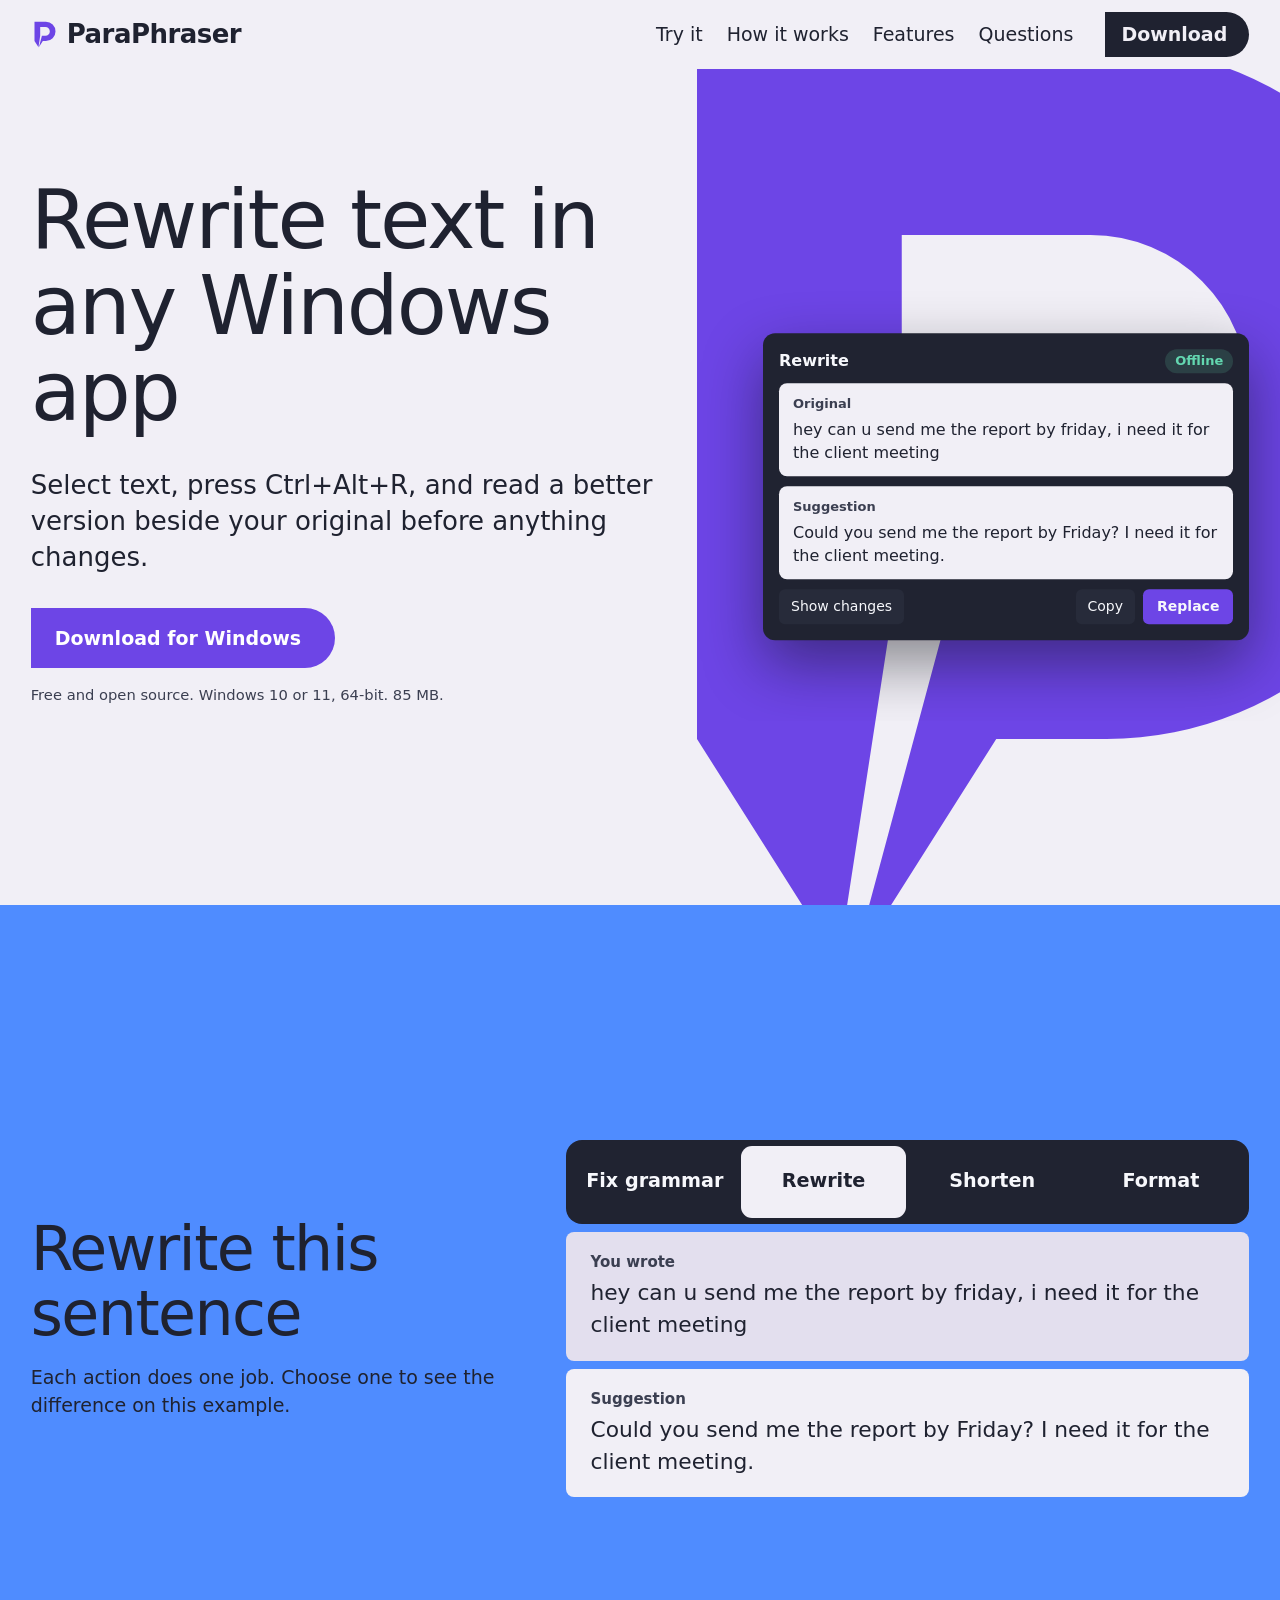
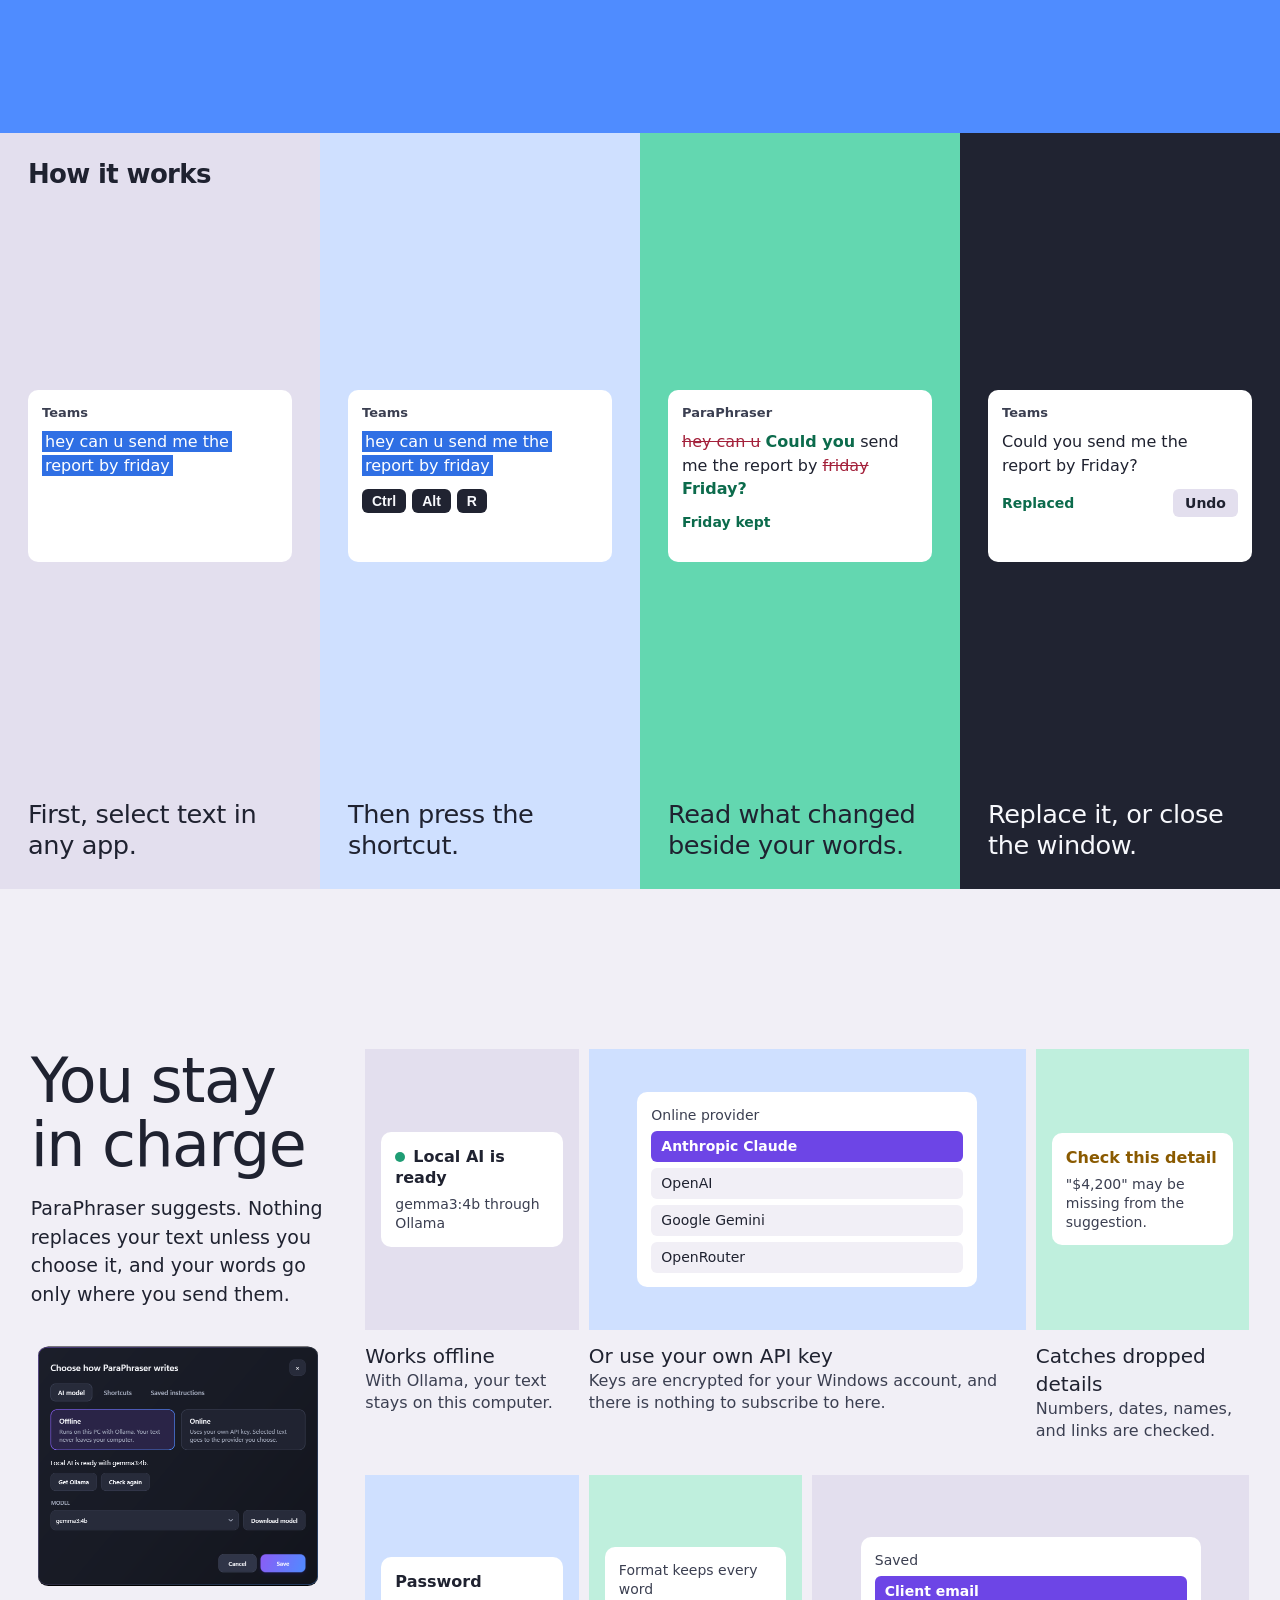
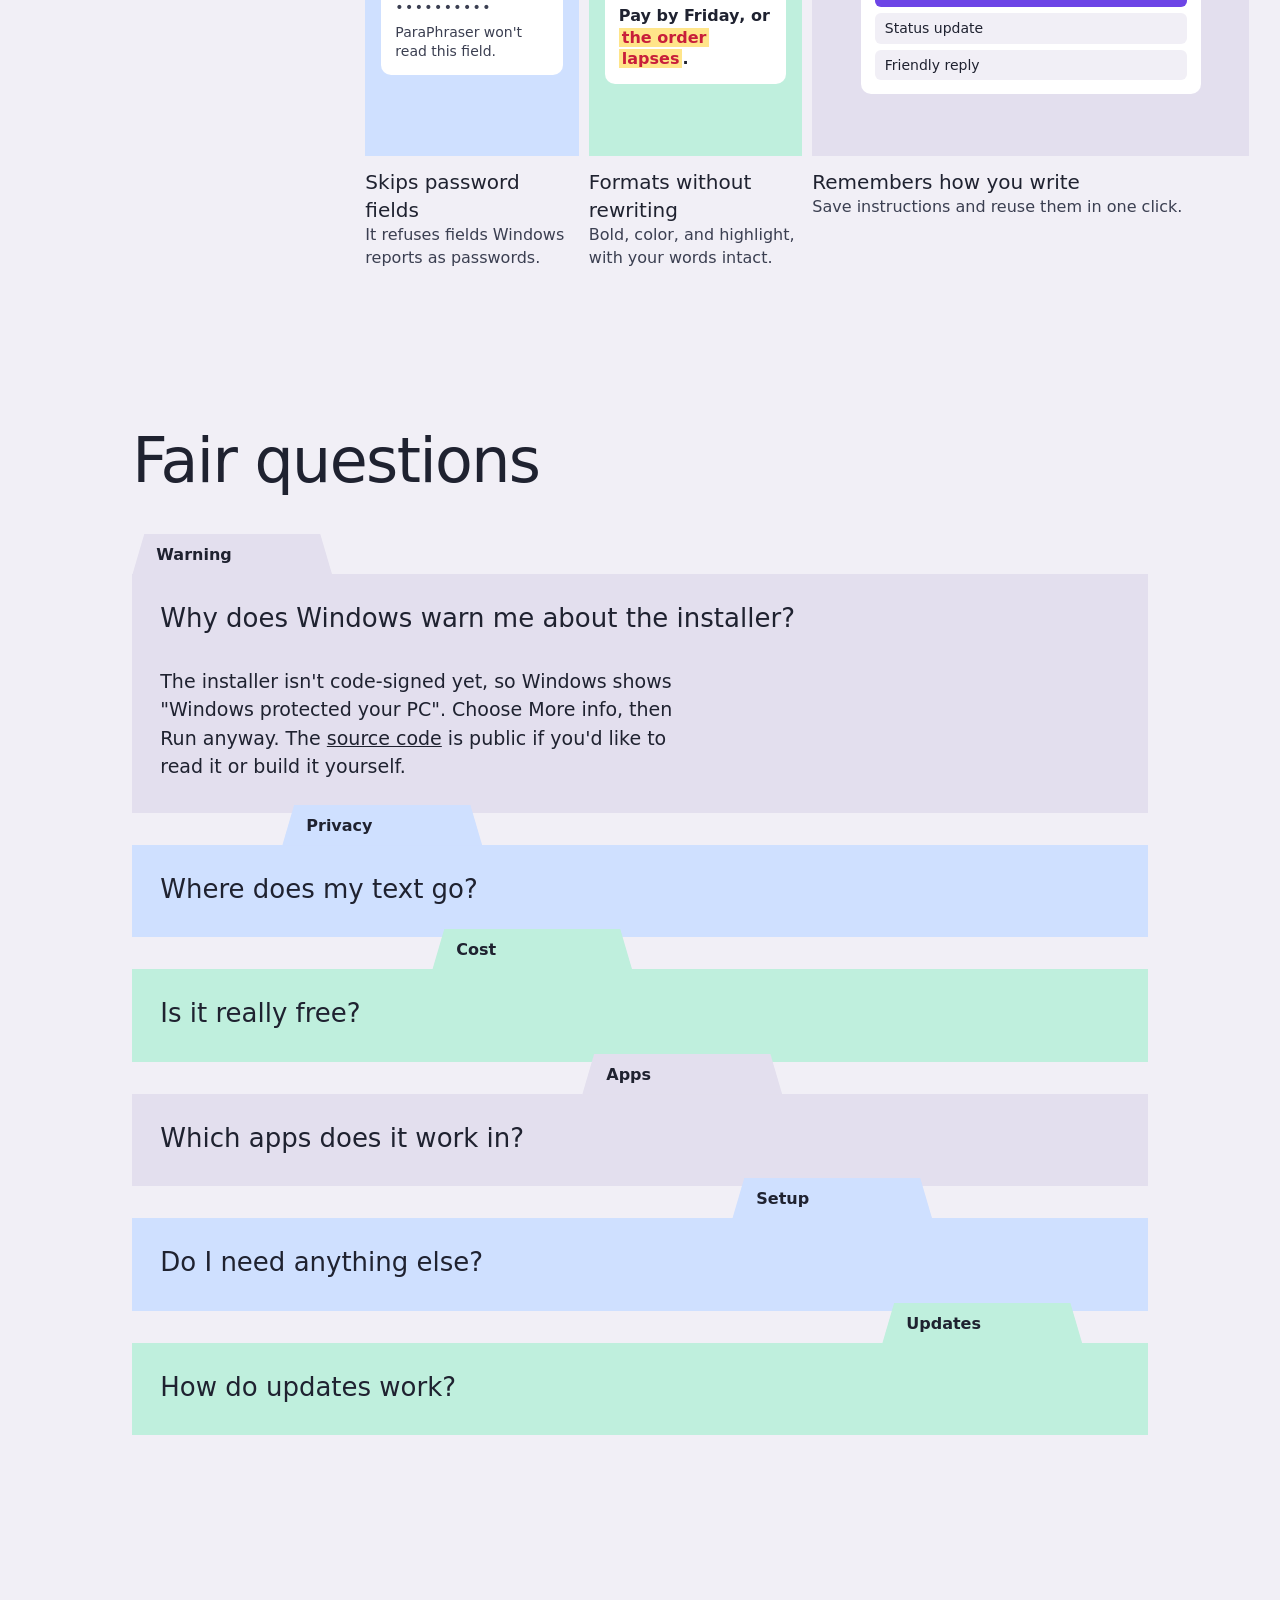
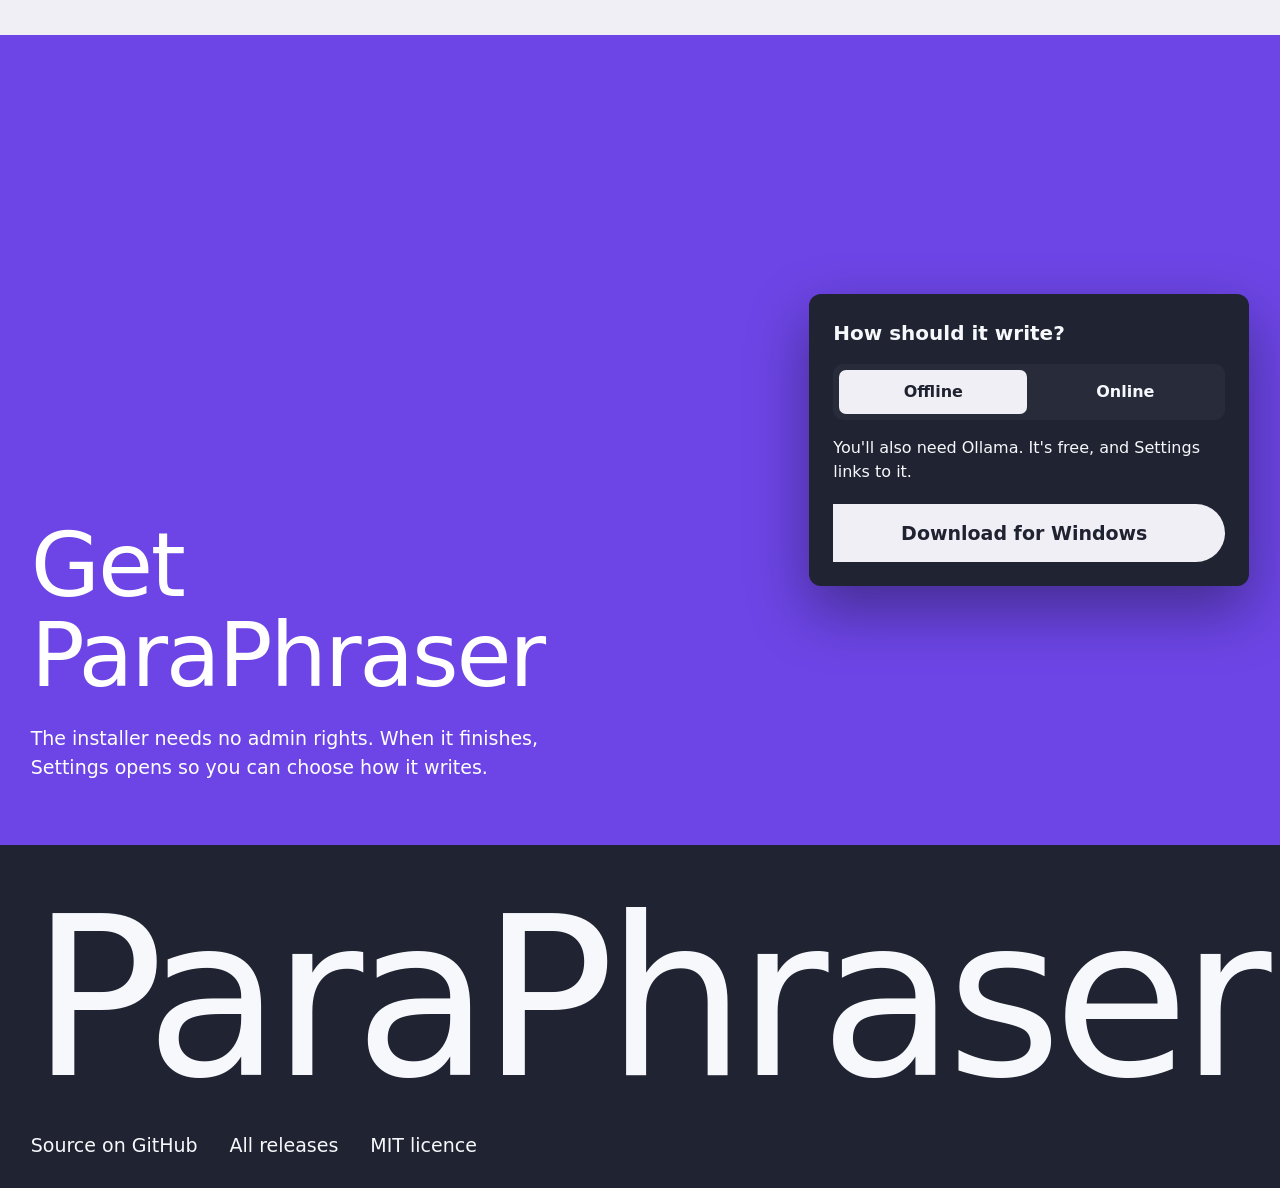
==== site/index.html @ 7316e39d "Add download page and GitHub Pages deployment - Add a static download page in site/ with an interact" ====
<!doctype html>
<html lang="en">
<head>
<meta charset="utf-8">
<meta name="viewport" content="width=device-width, initial-scale=1">
<title>ParaPhraser: rewrite text in any Windows app</title>
<meta name="description" content="Select text in any Windows app, press a shortcut, and review a better version beside your original. Free, open source, and able to run offline.">
<meta name="theme-color" content="#6D45E6">
<link rel="icon" href="logo.svg" type="image/svg+xml">
<link rel="preconnect" href="https://api.fontshare.com">
<link rel="preconnect" href="https://cdn.fontshare.com" crossorigin>
<link href="https://api.fontshare.com/v2/css?f[]=roundo@400,500,600&display=swap" rel="stylesheet">
<link rel="stylesheet" href="styles.css">
<script>document.documentElement.classList.add('js')</script>
</head>
<body>
<svg width="0" height="0" class="defs" aria-hidden="true">
  <symbol id="nib" viewBox="0 0 64 64"><path fill-rule="evenodd" d="M8 4H34A22 22 0 0 1 34 48H27L17.5 63L8 48ZM21 16H33A10 10 0 0 1 33 36H21ZM21 36H25L18 62H17Z"/></symbol>
</svg>

<header class="bar">
  <a class="wordmark" href="#top"><svg aria-hidden="true"><use href="#nib"/></svg>ParaPhraser</a>
  <nav aria-label="Main">
    <a href="#try">Try it</a>
    <a href="#how">How it works</a>
    <a href="#features">Features</a>
    <a href="#questions">Questions</a>
  </nav>
  <a class="bar-action" href="#download">Download</a>
</header>

<main id="top">
  <section class="hero">
    <svg class="hero-shape" aria-hidden="true"><use href="#nib"/></svg>
    <div class="hero-copy">
      <h1>Rewrite text in any Windows app</h1>
      <p class="lead">Select text, press Ctrl+Alt+R, and read a better version beside your original before anything changes.</p>
      <a class="button" href="https://github.com/KrishPatel10/ParaPhraser/releases/latest/download/KrishPatel.ParaPhraser-win-Setup.exe">Download for Windows</a>
      <p class="note">Free and open source. Windows 10 or 11, 64-bit. 85 MB.</p>
    </div>
    <div class="hero-picture" data-ui role="img" aria-label="The ParaPhraser window showing an original sentence above a more polished suggestion, with Copy and Replace buttons.">
      <div class="win">
        <div class="win-head"><span>Rewrite</span><span class="pill">Offline</span></div>
        <div class="paper"><b>Original</b>hey can u send me the report by friday, i need it for the client meeting</div>
        <div class="paper"><b>Suggestion</b>Could you send me the report by Friday? I need it for the client meeting.</div>
        <div class="win-actions"><span class="ghost">Show changes</span><span class="ghost">Copy</span><span class="solid">Replace</span></div>
      </div>
    </div>
  </section>

  <section class="try" id="try" data-mode="rewrite">
    <div class="try-copy reveal">
      <h2><span id="try-word">Rewrite</span> this sentence</h2>
      <p>Each action does one job. Choose one to see the difference on this example.</p>
    </div>
    <div class="try-control reveal" data-ui>
      <div class="segments" role="group" aria-label="Choose what ParaPhraser does">
        <button type="button" data-mode="grammar" aria-pressed="false">Fix grammar</button>
        <button type="button" data-mode="rewrite" aria-pressed="true">Rewrite</button>
        <button type="button" data-mode="shorten" aria-pressed="false">Shorten</button>
        <button type="button" data-mode="format" aria-pressed="false">Format</button>
      </div>
      <div class="try-result" aria-live="polite">
        <div class="paper quiet"><b>You wrote</b>hey can u send me the report by friday, i need it for the client meeting</div>
        <div class="paper"><b id="try-label">Suggestion</b><span id="try-output">Could you send me the report by Friday? I need it for the client meeting.</span></div>
      </div>
    </div>
  </section>

  <section class="how" id="how">
    <article class="step reveal">
      <h2>How it works</h2>
      <div class="card" data-ui><span class="card-app">Teams</span><p><mark>hey can u send me the report by friday</mark></p></div>
      <p class="clause">First, select text in any app.</p>
    </article>
    <article class="step reveal">
      <div class="card" data-ui><span class="card-app">Teams</span><p><mark>hey can u send me the report by friday</mark></p><div class="keys"><kbd>Ctrl</kbd><kbd>Alt</kbd><kbd>R</kbd></div></div>
      <p class="clause">Then press the shortcut.</p>
    </article>
    <article class="step reveal">
      <div class="card" data-ui><span class="card-app">ParaPhraser</span><p><del>hey can u</del> <ins>Could you</ins> send me the report by <del>friday</del> <ins>Friday?</ins></p><div class="keys"><span class="ok">Friday kept</span></div></div>
      <p class="clause">Read what changed beside your words.</p>
    </article>
    <article class="step reveal">
      <div class="card" data-ui><span class="card-app">Teams</span><p>Could you send me the report by Friday?</p><div class="keys"><span class="ok">Replaced</span><span class="undo">Undo</span></div></div>
      <p class="clause">Replace it, or close the window.</p>
    </article>
  </section>

  <section class="features" id="features">
    <div class="features-copy reveal">
      <h2>You stay in charge</h2>
      <p>ParaPhraser suggests. Nothing replaces your text unless you choose it, and your words go only where you send them.</p>
      <img class="shot" src="settings.png" width="588" height="503" loading="lazy" alt="ParaPhraser Settings, with Offline selected and the local gemma3:4b model ready.">
    </div>
    <div class="tiles">
      <figure class="reveal">
        <div class="tile t1"><div class="spec" data-ui><span class="row"><i class="dot"></i>Local AI is ready</span><span class="sub">gemma3:4b through Ollama</span></div></div>
        <figcaption><strong>Works offline</strong>With Ollama, your text stays on this computer.</figcaption>
      </figure>
      <figure class="reveal wide">
        <div class="tile t2"><div class="spec spec-wide" data-ui><span class="sub">Online provider</span><span class="choice on">Anthropic Claude</span><span class="choice">OpenAI</span><span class="choice">Google Gemini</span><span class="choice">OpenRouter</span></div></div>
        <figcaption><strong>Or use your own API key</strong>Keys are encrypted for your Windows account, and there is nothing to subscribe to here.</figcaption>
      </figure>
      <figure class="reveal">
        <div class="tile t3"><div class="spec" data-ui><span class="row warn">Check this detail</span><span class="sub">"$4,200" may be missing from the suggestion.</span></div></div>
        <figcaption><strong>Catches dropped details</strong>Numbers, dates, names, and links are checked.</figcaption>
      </figure>
      <figure class="reveal">
        <div class="tile t2"><div class="spec" data-ui><span class="row">Password</span><span class="sub dots">••••••••••</span><span class="sub">ParaPhraser won't read this field.</span></div></div>
        <figcaption><strong>Skips password fields</strong>It refuses fields Windows reports as passwords.</figcaption>
      </figure>
      <figure class="reveal">
        <div class="tile t3"><div class="spec" data-ui><span class="sub">Format keeps every word</span><span class="row">Pay by <strong>Friday</strong>, or <span class="red">the order lapses</span>.</span></div></div>
        <figcaption><strong>Formats without rewriting</strong>Bold, color, and highlight, with your words intact.</figcaption>
      </figure>
      <figure class="reveal wide">
        <div class="tile t1"><div class="spec spec-wide" data-ui><span class="sub">Saved</span><span class="choice on">Client email</span><span class="choice">Status update</span><span class="choice">Friendly reply</span></div></div>
        <figcaption><strong>Remembers how you write</strong>Save instructions and reuse them in one click.</figcaption>
      </figure>
    </div>
  </section>

  <section class="faq" id="questions">
    <h2 class="reveal">Fair questions</h2>
    <div class="drawer">
      <details name="faq" open style="--i:0">
        <summary><span class="tab">Warning</span><span class="q">Why does Windows warn me about the installer?</span></summary>
        <p>The installer isn't code-signed yet, so Windows shows "Windows protected your PC". Choose More info, then Run anyway. The <a href="https://github.com/KrishPatel10/ParaPhraser">source code</a> is public if you'd like to read it or build it yourself.</p>
      </details>
      <details name="faq" style="--i:1">
        <summary><span class="tab">Privacy</span><span class="q">Where does my text go?</span></summary>
        <p>In offline mode, it stays on your computer. In online mode, the selected text and your instruction go to the provider you chose. ParaPhraser keeps no history, and its logs never contain your text or keys.</p>
      </details>
      <details name="faq" style="--i:2">
        <summary><span class="tab">Cost</span><span class="q">Is it really free?</span></summary>
        <p>Yes. ParaPhraser is open source under the MIT licence and needs no account. Offline mode costs nothing. In online mode, your provider's own pricing applies to your key.</p>
      </details>
      <details name="faq" style="--i:3">
        <summary><span class="tab">Apps</span><span class="q">Which apps does it work in?</span></summary>
        <p>Most apps where you can copy and paste, such as Notepad, Word, Outlook, Teams, and browsers. Windows blocks it from typing into apps running as administrator, and rich formatting depends on what the app supports.</p>
      </details>
      <details name="faq" style="--i:4">
        <summary><span class="tab">Setup</span><span class="q">Do I need anything else?</span></summary>
        <p>Yes, one of two things: <a href="https://ollama.com/">Ollama</a> for offline mode, or an API key from Anthropic, OpenAI, Google, or OpenRouter. Settings opens on first launch and walks you through it, and can download the offline model for you.</p>
      </details>
      <details name="faq" style="--i:5">
        <summary><span class="tab">Updates</span><span class="q">How do updates work?</span></summary>
        <p>ParaPhraser checks GitHub when it starts, even in offline mode, and downloads new versions in the background. That check contains none of your text, and it won't restart until you choose to. Uninstall it from Windows Settings at any time.</p>
      </details>
    </div>
  </section>

  <section class="close" id="download">
    <div class="close-copy reveal">
      <h2>Get ParaPhraser</h2>
      <p>The installer needs no admin rights. When it finishes, Settings opens so you can choose how it writes.</p>
    </div>
    <div class="dialog reveal" data-ui>
      <h3>How should it write?</h3>
      <div class="segments small" role="group" aria-label="Choose how ParaPhraser writes">
        <button type="button" data-how="offline" aria-pressed="true">Offline</button>
        <button type="button" data-how="online" aria-pressed="false">Online</button>
      </div>
      <p id="how-note">You'll also need Ollama. It's free, and Settings links to it.</p>
      <a class="button full" href="https://github.com/KrishPatel10/ParaPhraser/releases/latest/download/KrishPatel.ParaPhraser-win-Setup.exe">Download for Windows</a>
    </div>
  </section>
</main>

<footer class="end">
  <p class="end-name">ParaPhraser</p>
  <nav aria-label="Project">
    <a href="https://github.com/KrishPatel10/ParaPhraser">Source on GitHub</a>
    <a href="https://github.com/KrishPatel10/ParaPhraser/releases">All releases</a>
    <a href="https://github.com/KrishPatel10/ParaPhraser/blob/main/LICENSE">MIT licence</a>
  </nav>
</footer>
<script src="site.js"></script>
</body>
</html>
---- site/styles.css ----
:root {
  --ground: #f1eff6;
  --ground-2: #e3dfee;
  --ink: #1f2230;
  --soft: #3b3f51;
  --accent: #6d45e6;
  --on-accent: #ffffff;
  --blue: #4f8cff;
  --mint: #63d7b0;
  --night: #202331;
  --night-2: #272b3a;
  --tile-1: #e3dfee;
  --tile-2: #cfe0ff;
  --tile-3: #bfefdd;
  --margin: clamp(16px, 2.4vw, 32px);
  --step-small: clamp(0.875rem, 0.84rem + 0.1vw, 0.9375rem);
  --step-body: clamp(1.0625rem, 1rem + 0.25vw, 1.1875rem);
  --step-lead: clamp(1.25rem, 1.1rem + 0.7vw, 1.625rem);
  --step-head: clamp(2rem, 1.3rem + 3.2vw, 4rem);
  --step-hero: clamp(2.75rem, 6.4vw, 7rem);
  --ease: cubic-bezier(.2, .8, .2, 1);
  --face: "Roundo", "Segoe UI Variable Text", "Segoe UI", system-ui, sans-serif;
}

*, *::before, *::after { box-sizing: border-box; }
html { scroll-behavior: smooth; scroll-padding-top: 72px; -webkit-text-size-adjust: 100%; }
body { margin: 0; background: var(--ground); color: var(--ink); font: 400 var(--step-body)/1.5 var(--face); overflow-x: clip; }
h1, h2, h3, p, figure { margin: 0; }
h1, h2 { font-weight: 500; letter-spacing: -.025em; line-height: 1.05; }
h2 { font-size: var(--step-head); }
a { color: inherit; }
button { font: inherit; color: inherit; cursor: pointer; }
.defs { position: absolute; }
:focus-visible { outline: 3px solid var(--blue); outline-offset: 3px; }
::selection { background: var(--accent); color: var(--on-accent); }

/* Bowl of the P on the right, square stem on the left: the logo's own shape. */
.button {
  display: inline-block; padding: 16px 34px 16px 24px; border-radius: 0 999px 999px 0;
  background: var(--accent); color: var(--on-accent); font-weight: 600; text-decoration: none;
  transition: transform .15s var(--ease), background-color .15s;
}
.button:hover { background: #5a35cf; transform: translateX(4px); }
.button:active { transform: translateX(1px) scale(.98); }

.bar {
  position: sticky; top: 0; z-index: 10; display: flex; align-items: center; gap: 32px;
  padding: 12px var(--margin); background: var(--ground);
}
.wordmark { display: inline-flex; align-items: center; gap: 8px; font-weight: 600; font-size: var(--step-lead); letter-spacing: -.02em; text-decoration: none; }
.wordmark svg { width: 28px; height: 28px; fill: var(--accent); }
.bar nav { display: flex; gap: 24px; margin-left: auto; }
.bar nav a, .end nav a { text-decoration: none; }
.bar nav a:hover, .end nav a:hover { text-decoration: underline; text-underline-offset: 4px; }
.bar-action { padding: 8px 22px 8px 16px; border-radius: 0 999px 999px 0; background: var(--ink); color: var(--ground); font-weight: 600; text-decoration: none; transition: transform .15s var(--ease); }
.bar-action:hover { transform: translateX(3px); }

.hero { position: relative; min-height: calc(100svh - 64px); overflow: hidden; padding: clamp(40px, 12vh, 120px) var(--margin) 48px; }
.hero-shape { position: absolute; width: 112vh; height: 112vh; left: calc(84% - 56vh); top: calc(50% - 56vh); fill: var(--accent); }
.hero-copy { position: relative; max-width: 54vw; }
h1 { font-size: var(--step-hero); max-width: 12.4em; }
.lead { margin-top: 32px; max-width: 30em; font-size: var(--step-lead); line-height: 1.4; }
.hero-copy .button { margin-top: 32px; }
.note { margin-top: 16px; font-size: var(--step-small); color: var(--soft); }
.hero-picture { position: absolute; right: var(--margin); top: 50%; width: min(38vw, 560px); translate: 0 -50%; }

/* Everything below this line inside [data-ui] is the product's own interface. */
[data-ui] { font-family: "Segoe UI Variable Text", "Segoe UI", var(--face); }
[data-ui] .win { background: var(--night); color: #f7f8fc; border-radius: 12px; padding: 16px; display: grid; gap: 10px; box-shadow: 0 24px 60px rgb(8 10 16 / .45); }
[data-ui] .win-head { display: flex; justify-content: space-between; align-items: center; font-weight: 600; font-size: 16px; }
[data-ui] .pill { padding: 2px 10px; border-radius: 999px; background: rgb(99 215 176 / .16); color: var(--mint); font-size: 13px; }
[data-ui] .paper { background: var(--ground); color: var(--ink); border-radius: 8px; padding: 12px 14px; font-size: 16px; line-height: 1.45; }
[data-ui] .paper b { display: block; margin-bottom: 4px; font-size: 13px; font-weight: 600; color: var(--soft); }
[data-ui] .win-actions { display: flex; gap: 8px; justify-content: flex-end; font-size: 14px; }
[data-ui] .ghost { padding: 7px 12px; border-radius: 6px; background: var(--night-2); margin-right: auto; }
[data-ui] .ghost + .ghost { margin-right: 0; }
[data-ui] .solid { padding: 7px 14px; border-radius: 6px; background: var(--accent); font-weight: 600; }

.try { display: grid; grid-template-columns: 5fr 7fr; gap: 48px; align-items: center; min-height: 92svh; padding: 120px var(--margin); background: var(--blue); color: var(--ink); transition: background-color .3s; }
.try[data-mode="grammar"] { background: var(--mint); }
.try[data-mode="shorten"] { background: #f7c64a; }
.try[data-mode="format"] { background: #f49ac1; }
.try-copy p { margin-top: 16px; max-width: 28em; }
.segments { display: grid; grid-template-columns: repeat(4, 1fr); gap: 4px; padding: 6px; border-radius: 16px; background: var(--night); }
.segments button { min-height: 72px; padding: 8px; border: 0; border-radius: 11px; background: transparent; color: #f7f8fc; font-size: clamp(16px, 1.5vw, 22px); font-weight: 600; transition: background-color .15s, transform .1s; }
.segments button:hover { background: var(--night-2); }
.segments button:active { transform: scale(.97); }
.segments button[aria-pressed="true"] { background: var(--ground); color: var(--ink); }
.try-result { display: grid; gap: 8px; margin-top: 8px; }
.try-result .paper { font-size: clamp(18px, 1.7vw, 24px); padding: 20px 24px; }
.try-result .paper b { font-size: 15px; }
.try-result .quiet { background: var(--ground-2); }
#try-output strong { background: #ffe58a; font-weight: 700; padding: 0 2px; }

.how { display: grid; grid-template-columns: repeat(4, 1fr); }
.step { position: relative; display: flex; flex-direction: column; min-height: 84svh; padding: 28px; }
.step:nth-child(1) { background: var(--ground-2); }
.step:nth-child(2) { background: var(--tile-2); }
.step:nth-child(3) { background: var(--mint); }
.step:nth-child(4) { background: var(--night); color: #f7f8fc; }
.step h2 { position: absolute; left: 28px; top: 28px; font-size: var(--step-lead); font-weight: 600; }
.card { position: absolute; left: 28px; right: 28px; top: 34%; max-width: 280px; margin-inline: auto; min-height: 172px; padding: 14px; border-radius: 10px; background: #fff; color: var(--ink); font-size: 16px; line-height: 1.45; transition: transform .15s var(--ease); }
.step:hover .card { transform: translateY(-6px); }
[data-ui] .card-app { display: block; margin-bottom: 8px; font-size: 13px; font-weight: 600; color: var(--soft); }
[data-ui] mark { background: #2f6fe4; color: #fff; padding: 1px 3px; -webkit-box-decoration-break: clone; box-decoration-break: clone; }
[data-ui] del { color: #a3203a; }
[data-ui] ins { color: #0c6b4c; text-decoration: none; font-weight: 600; }
[data-ui] .keys { display: flex; align-items: center; gap: 6px; margin-top: 12px; }
[data-ui] kbd { padding: 4px 10px; border-radius: 6px; background: var(--night); color: #f7f8fc; font: 600 14px "Segoe UI", sans-serif; }
[data-ui] .ok { color: #0c6b4c; font-size: 14px; font-weight: 600; }
[data-ui] .undo { margin-left: auto; padding: 4px 12px; border-radius: 6px; background: var(--ground-2); font-size: 14px; font-weight: 600; }
.clause { margin-top: auto; font-size: clamp(22px, 2vw, 30px); line-height: 1.2; letter-spacing: -.015em; }

.features { display: grid; grid-template-columns: 3fr 9fr; gap: 40px; padding: 160px var(--margin); }
.features-copy p { margin-top: 16px; max-width: 30ch; }
.shot { display: block; width: 100%; height: auto; margin-top: 32px; clip-path: inset(2.5% round 3.5%); }
.tiles { display: grid; grid-template-columns: repeat(4, 1fr); gap: 32px 10px; }
.tiles figure.wide { grid-column: span 2; }
.tile { display: grid; place-items: center; height: clamp(240px, 22vw, 320px); padding: 16px; }
.t1 { background: var(--tile-1); } .t2 { background: var(--tile-2); } .t3 { background: var(--tile-3); }
figcaption { margin-top: 12px; color: var(--soft); font-size: 16px; line-height: 1.4; }
figcaption strong { display: block; color: var(--ink); font-size: 20px; font-weight: 500; }
.spec { display: grid; gap: 6px; width: 100%; max-width: 280px; padding: 14px; border-radius: 10px; background: #fff; font-size: 15px; line-height: 1.35; }
.spec-wide { max-width: 340px; }
[data-ui] .row { font-size: 16px; font-weight: 600; }
[data-ui] .row strong { font-weight: 700; }
[data-ui] .sub { font-size: 14px; color: var(--soft); }
[data-ui] .dots { letter-spacing: .1em; }
[data-ui] .dot { display: inline-block; width: 10px; height: 10px; margin-right: 8px; border-radius: 50%; background: #1f9d74; }
[data-ui] .warn { color: #8a5a00; }
[data-ui] .red { color: #c81e3a; background: #ffe58a; padding: 0 3px; -webkit-box-decoration-break: clone; box-decoration-break: clone; }
[data-ui] .choice { padding: 6px 10px; border-radius: 6px; background: var(--ground); font-size: 14px; }
[data-ui] .choice.on { background: var(--accent); color: #fff; font-weight: 600; }

.faq { padding: 0 var(--margin) 200px; display: grid; grid-template-columns: repeat(12, 1fr); }
.faq h2, .drawer { grid-column: 2 / 12; }
.drawer { margin-top: 88px; }
details { position: relative; margin-top: -8px; padding: 0; background: var(--bg); --bg: var(--tile-1); }
details:nth-child(3n + 2) { --bg: var(--tile-2); }
details:nth-child(3n) { --bg: var(--tile-3); }
details + details { margin-top: 32px; }
summary { display: block; list-style: none; cursor: pointer; padding: 28px 28px 32px; }
summary::-webkit-details-marker { display: none; }
.tab { position: absolute; top: -40px; left: calc(var(--i) * 150px); width: 200px; height: 41px; padding: 9px 24px; background: var(--bg); font-size: 16px; font-weight: 600; clip-path: polygon(0 100%, 12px 0, calc(100% - 12px) 0, 100% 100%); }
.q { display: block; font-size: var(--step-lead); font-weight: 500; line-height: 1.25; transition: transform .15s var(--ease); }
summary:hover .q { transform: translateX(6px); }
details p { max-width: 50ch; padding: 0 28px 32px; }

.close { display: grid; grid-template-columns: 6fr 6fr; gap: 48px; min-height: 90svh; padding: 64px var(--margin); background: var(--accent); color: var(--on-accent); align-items: center; }
.close-copy { align-self: end; }
.close h2 { font-size: clamp(3.25rem, 7vw, 7rem); line-height: 1; max-width: 6em; }
.close-copy p { margin-top: 24px; max-width: 30em; }
[data-ui].dialog { justify-self: end; width: min(100%, 440px); padding: 24px; border-radius: 12px; background: var(--night); color: #f7f8fc; box-shadow: 0 24px 60px rgb(8 10 16 / .4); }
.dialog h3 { font-size: 20px; font-weight: 600; margin-bottom: 16px; }
.segments.small { grid-template-columns: 1fr 1fr; background: var(--night-2); border-radius: 10px; }
.segments.small button { min-height: 44px; font-size: 16px; border-radius: 7px; }
.dialog p { margin: 16px 0 20px; font-size: 16px; min-height: 3em; }
.button.full { display: block; text-align: center; padding-block: 15px; background: var(--ground); color: var(--ink); }
.button.full:hover { background: #fff; }

.end { padding: 48px var(--margin) 28px; background: var(--night); color: #f7f8fc; }
.end-name { font-size: clamp(3rem, 17.3vw, 26rem); font-weight: 500; letter-spacing: -.04em; line-height: .95; white-space: nowrap; }
.end nav { display: flex; flex-wrap: wrap; gap: 8px 32px; margin-top: 28px; }

@media (max-width: 960px) {
  .bar nav { display: none; }
  .bar-action { margin-left: auto; }
  .hero { padding-top: 40px; padding-bottom: 0; display: flex; flex-direction: column; }
  .hero-copy { max-width: none; }
  h1 { font-size: clamp(2.5rem, 11.5vw, 5.5rem); }
  .lead { font-size: 18px; margin-top: 24px; }
  .hero-picture { position: relative; right: auto; top: auto; translate: none; width: 100%; max-width: 520px; margin: 40px 0 32px auto; }
  .hero-shape { width: 110vw; height: 110vw; left: -5vw; top: auto; bottom: calc(280px - 110vw); }
  .try { grid-template-columns: 1fr; padding-block: 72px; min-height: 86svh; }
  .segments { grid-template-columns: 1fr 1fr; }
  .segments button { min-height: 56px; }
  .how { grid-template-columns: 1fr; }
  .step { min-height: 0; padding: 24px 20px 40px; }
  .step h2 { position: static; order: -2; margin-bottom: 16px; font-size: 24px; }
  .clause { order: -1; margin-top: 0; font-size: 24px; }
  .card { position: static; margin: 24px 0 0; width: 100%; max-width: none; min-height: 0; }
  .features { grid-template-columns: 1fr; padding-block: 96px; }
  .tiles { grid-template-columns: 1fr 1fr; gap: 24px 8px; }
  .tiles figure.wide:nth-child(2) { order: -1; }
  .tile { height: 220px; padding: 8px; }
  .tiles figure.wide .tile { height: auto; padding: 24px 16px; }
  figcaption { font-size: 15px; }
  figcaption strong { font-size: 17px; }
  .spec { padding: 10px; font-size: 14px; }
  .faq { display: block; padding-bottom: 120px; }
  .faq h2 { font-size: 9vw; }
  .tab { width: 120px; left: calc(var(--i) * 48px); padding: 9px 16px; font-size: 15px; }
  summary { padding: 20px 20px 24px; }
  details p { padding: 0 20px 24px; font-size: 16px; }
  .close { grid-template-columns: 1fr; align-items: start; min-height: 84svh; }
  .close-copy { align-self: start; }
  .close h2 { font-size: 13vw; }
  .dialog { justify-self: stretch; width: 100%; }
}

/* Motion. Hidden only when the script is here to reveal it. */
.js .reveal { opacity: 0; transform: translateY(24px); }
.js .reveal.in { opacity: 1; transform: none; transition: opacity .6s var(--ease) var(--delay, 0ms), transform .6s var(--ease) var(--delay, 0ms); }
.js .hero-picture { animation: shutter 1.1s var(--ease) .15s both; }
.js .hero-copy > * { animation: rise .6s var(--ease) both; }
.js .hero-copy > :nth-child(2) { animation-delay: 80ms; }
.js .hero-copy > :nth-child(3) { animation-delay: 160ms; }
.js .hero-copy > :nth-child(4) { animation-delay: 240ms; }
.hero-shape { animation: settle 1.6s var(--ease) both; transform-origin: 40% 60%; }
@keyframes shutter { from { clip-path: inset(0 0 100% 0); scale: 1.06; } to { clip-path: inset(-80px); scale: 1; } }
@keyframes rise { from { opacity: 0; transform: translateY(24px); } }
@keyframes settle { from { transform: scale(1.08) rotate(-2deg); } }

@media (prefers-reduced-motion: reduce) {
  html { scroll-behavior: auto; }
  *, *::before, *::after { animation: none !important; transition: none !important; }
  .js .reveal { opacity: 1; transform: none; }
}
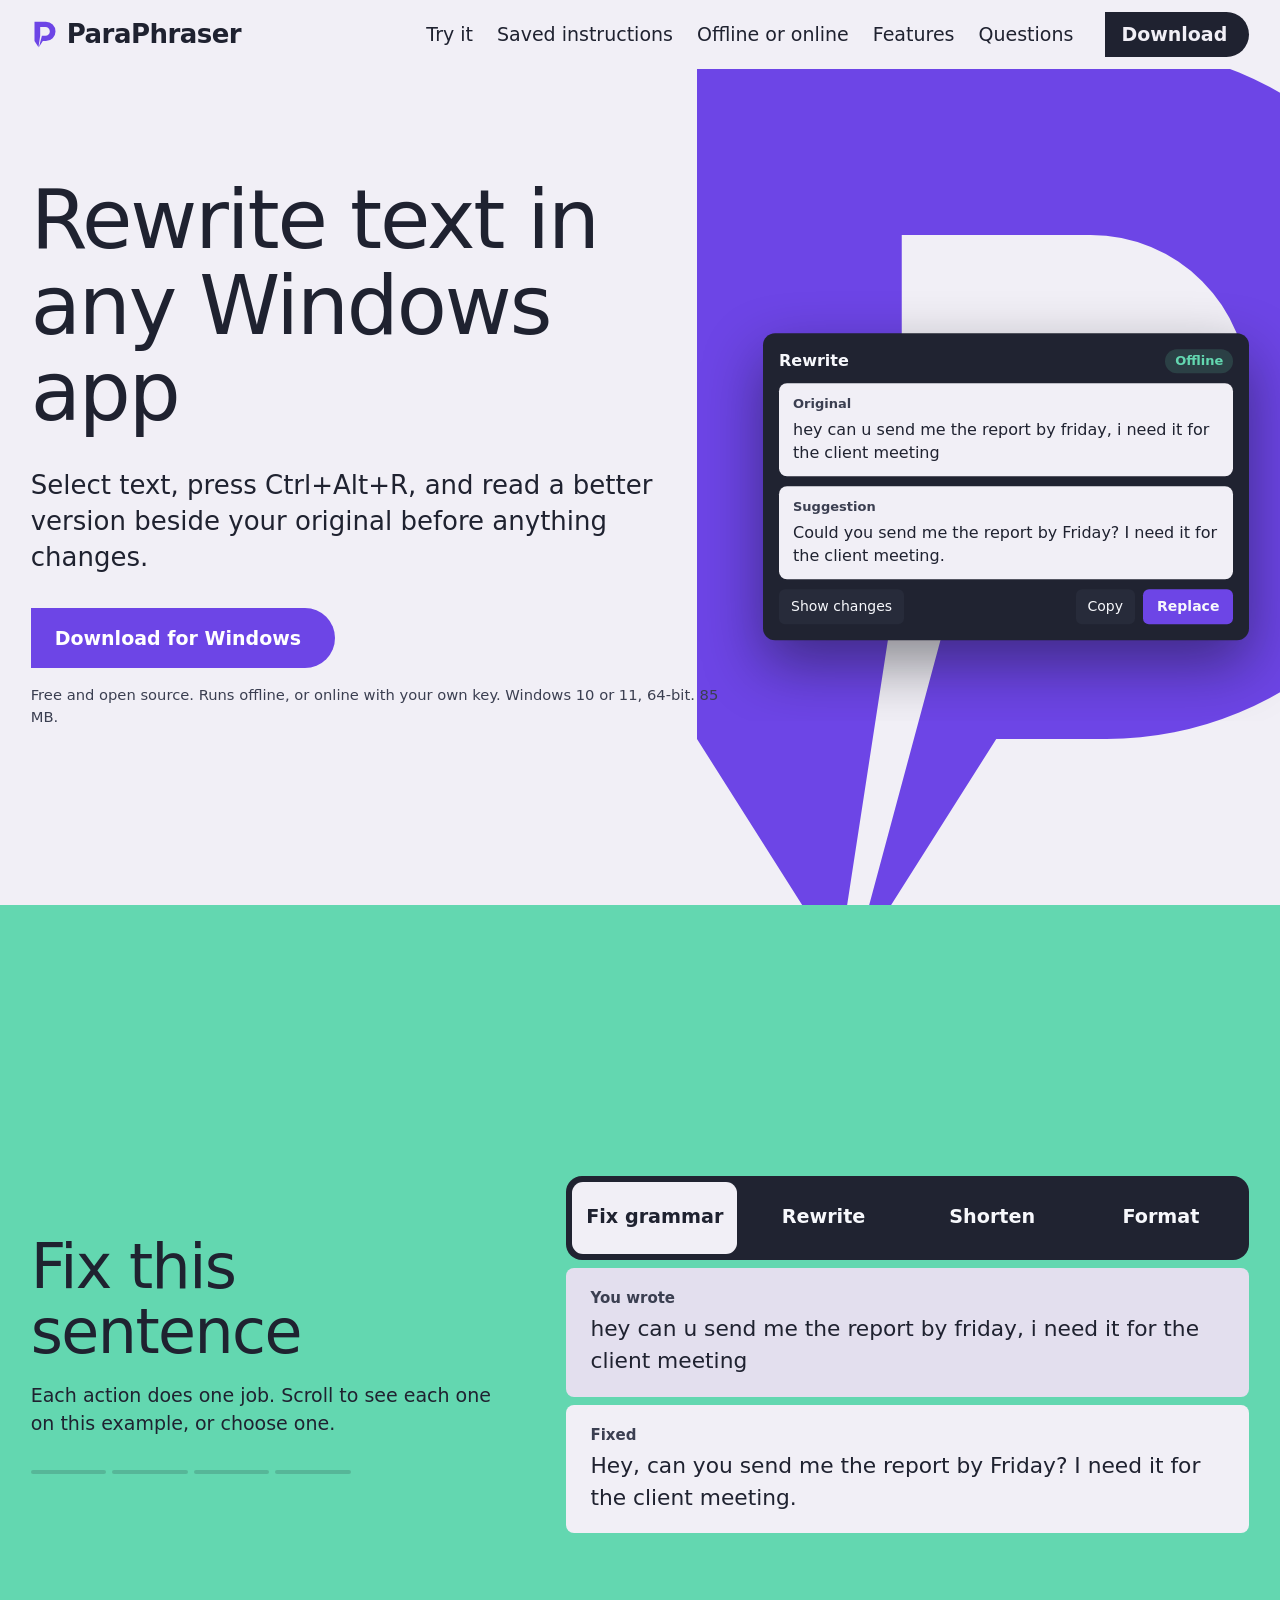
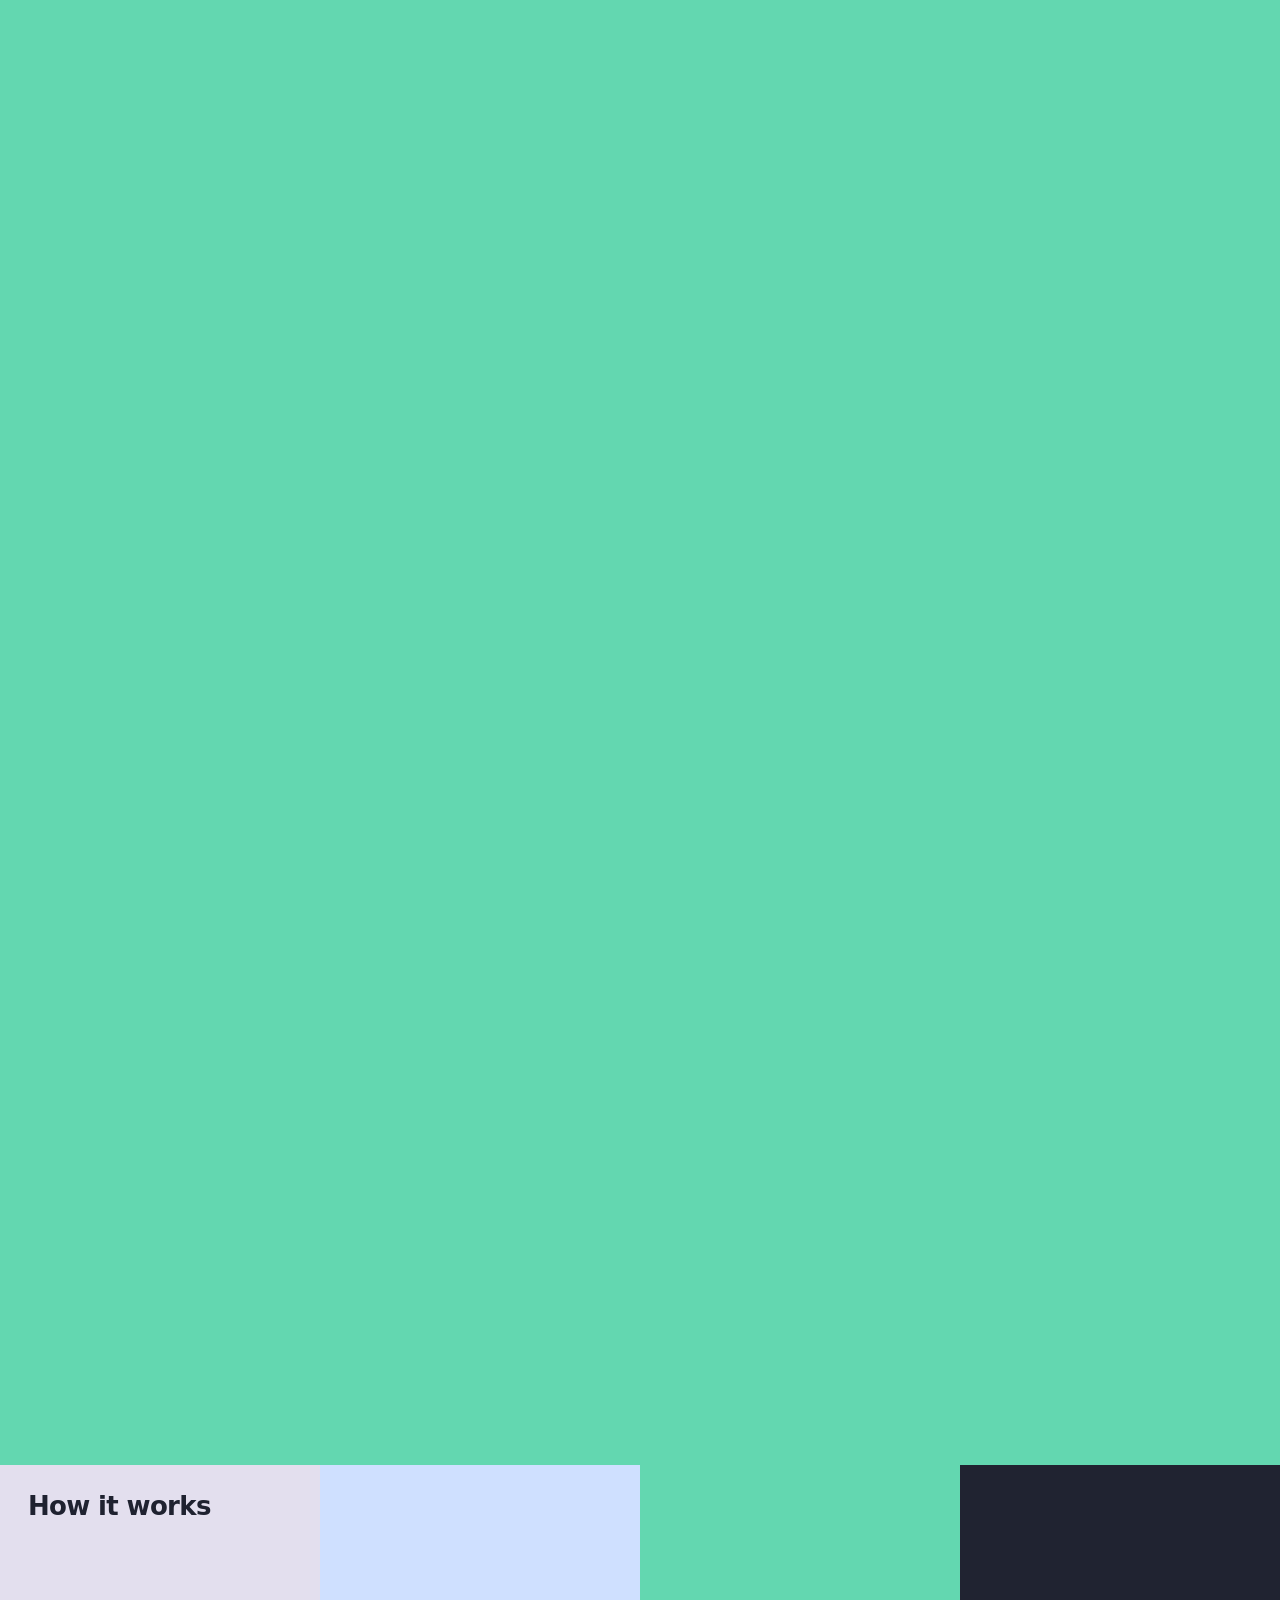
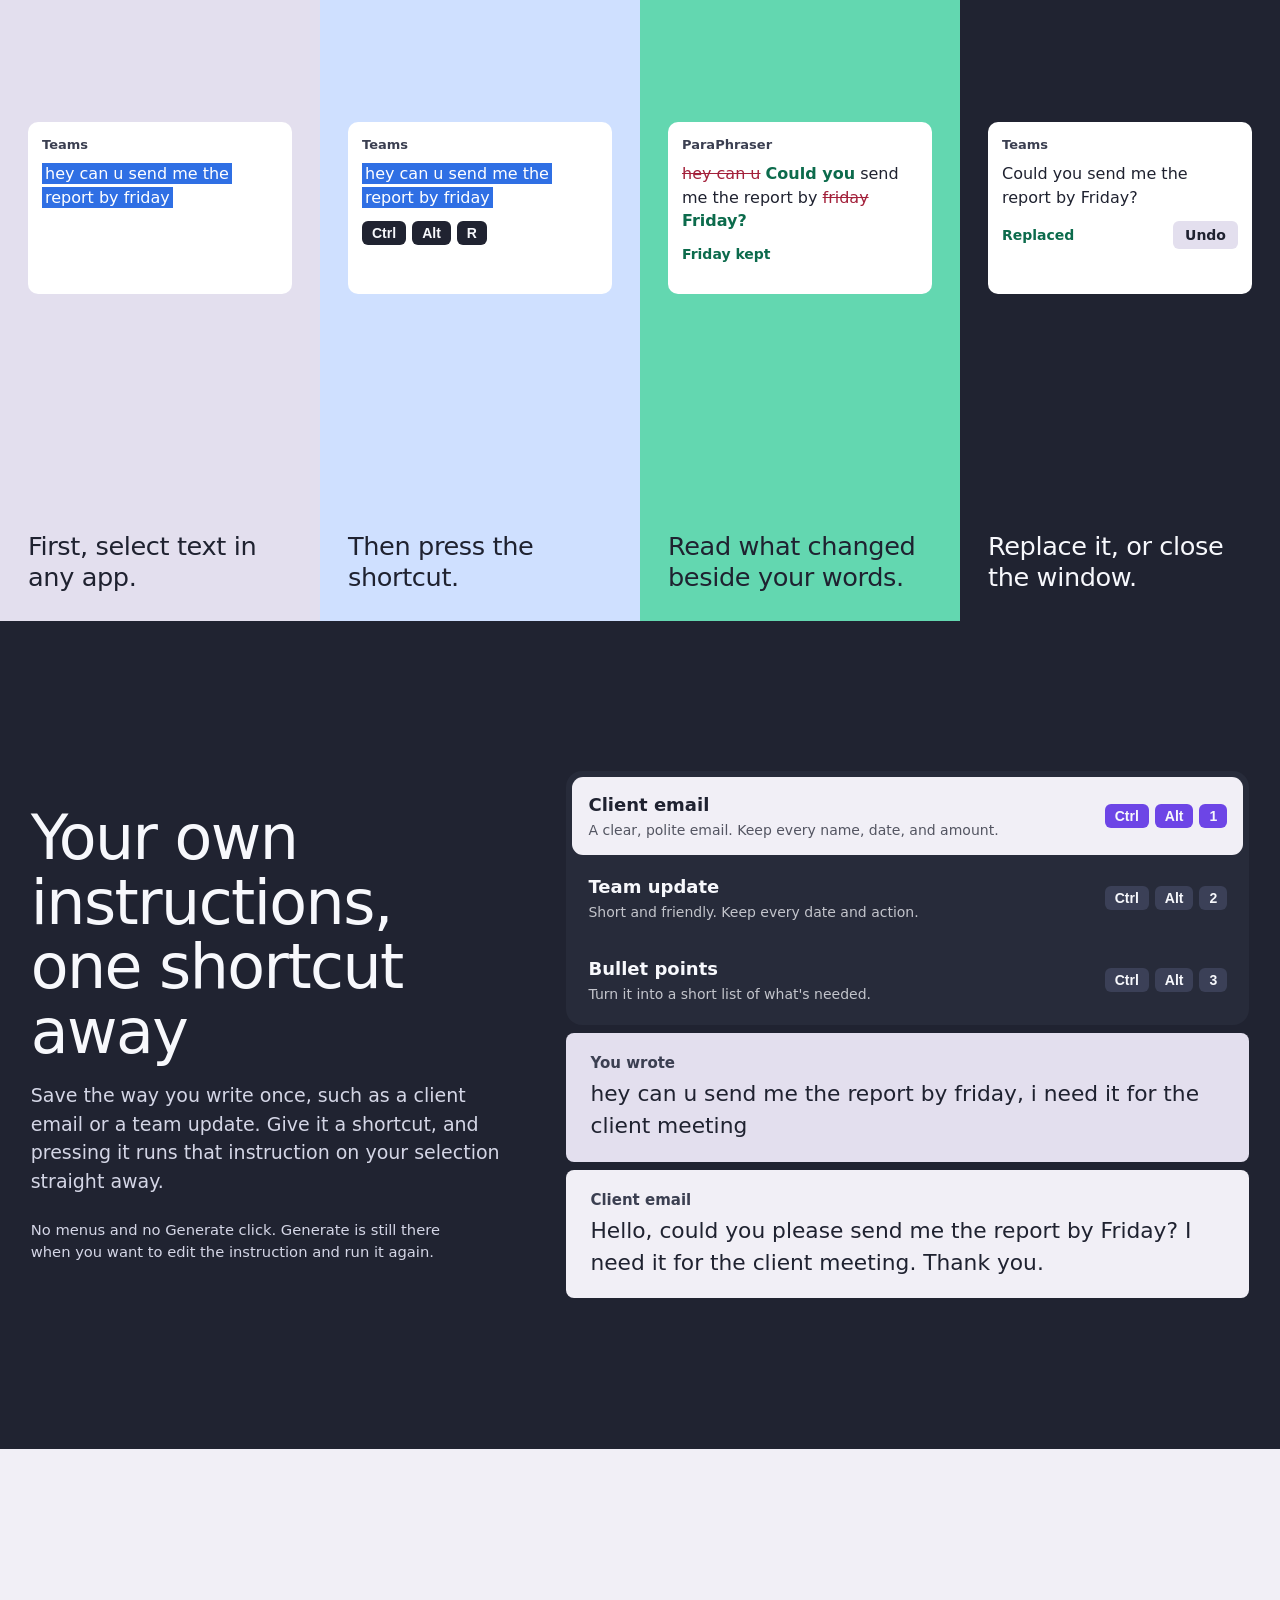
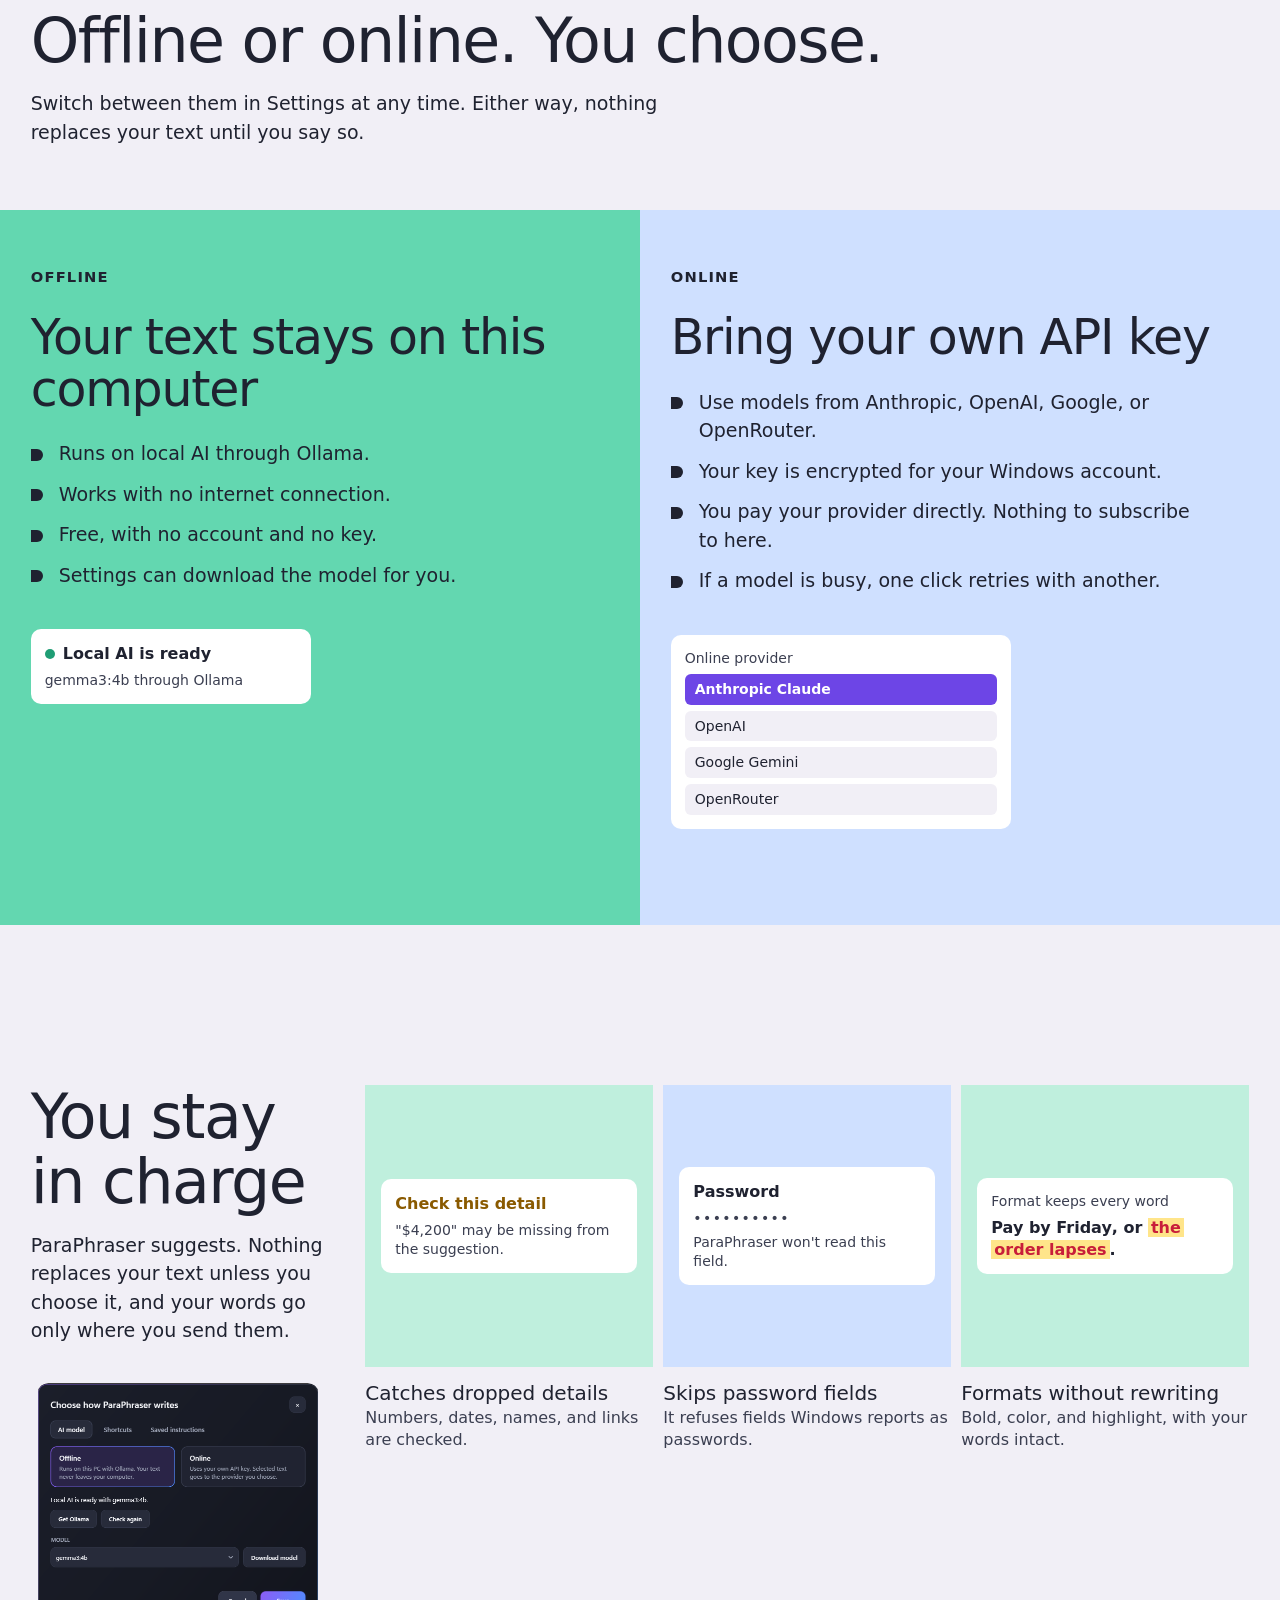
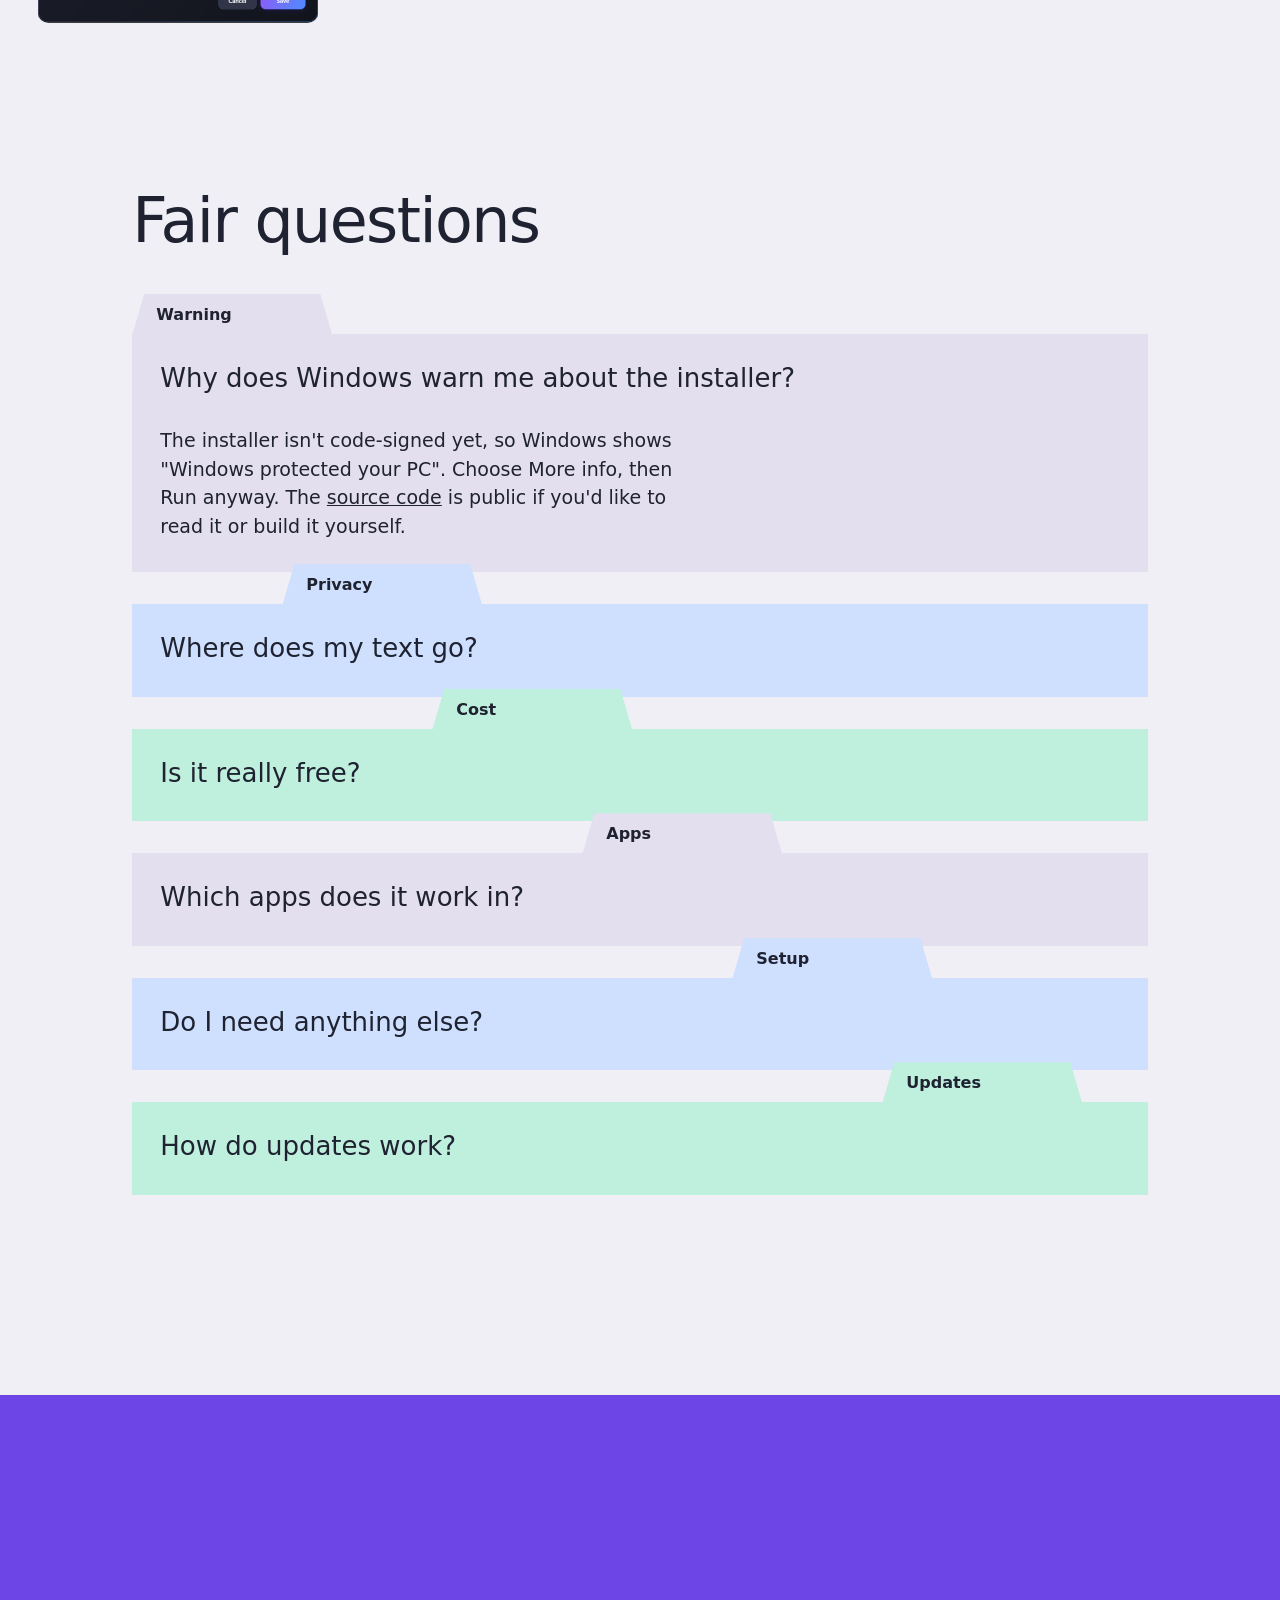
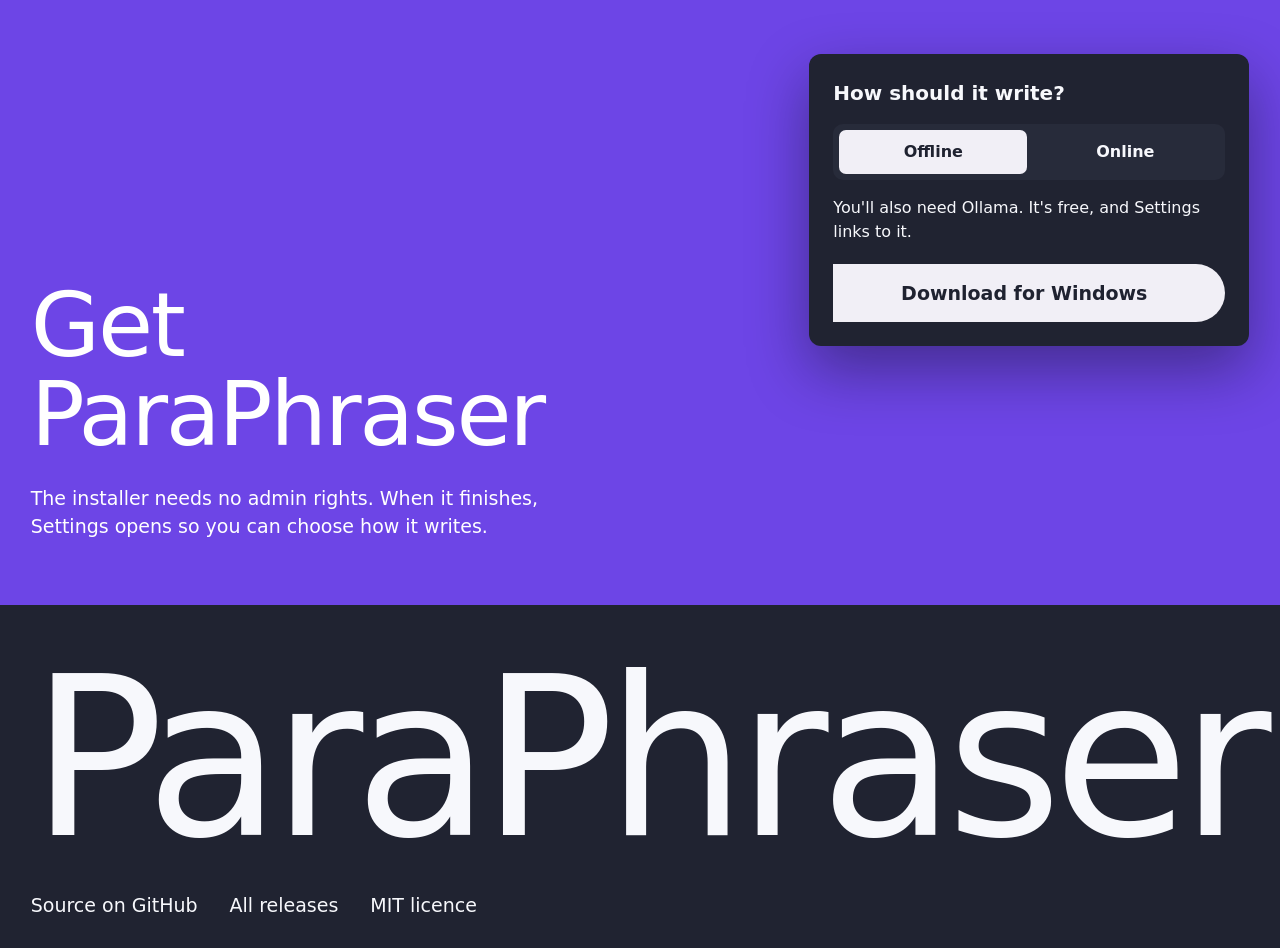
==== commit 1af4d094: "Add shortcuts for saved instructions and feature them on the site Each saved instruction can now hav" ====
--- a/site/index.html
+++ b/site/index.html
@@ -22,7 +22,8 @@
   <a class="wordmark" href="#top"><svg aria-hidden="true"><use href="#nib"/></svg>ParaPhraser</a>
   <nav aria-label="Main">
     <a href="#try">Try it</a>
-    <a href="#how">How it works</a>
+    <a href="#instructions">Saved instructions</a>
+    <a href="#modes">Offline or online</a>
     <a href="#features">Features</a>
     <a href="#questions">Questions</a>
   </nav>
@@ -35,8 +36,8 @@
     <div class="hero-copy">
       <h1>Rewrite text in any Windows app</h1>
       <p class="lead">Select text, press Ctrl+Alt+R, and read a better version beside your original before anything changes.</p>
-      <a class="button" href="https://github.com/KrishPatel10/ParaPhraser/releases/latest/download/KrishPatel.ParaPhraser-win-Setup.exe">Download for Windows</a>
-      <p class="note">Free and open source. Windows 10 or 11, 64-bit. 85 MB.</p>
+      <a class="button" data-download href="https://github.com/KrishPatel10/ParaPhraser/releases/latest">Download for Windows</a>
+      <p class="note">Free and open source. Runs offline, or online with your own key. Windows 10 or 11, 64-bit. 85 MB.</p>
     </div>
     <div class="hero-picture" data-ui role="img" aria-label="The ParaPhraser window showing an original sentence above a more polished suggestion, with Copy and Replace buttons.">
       <div class="win">
@@ -48,22 +49,25 @@
     </div>
   </section>
 
-  <section class="try" id="try" data-mode="rewrite">
+  <section class="try" id="try" data-mode="grammar">
+    <div class="try-stage">
     <div class="try-copy reveal">
-      <h2><span id="try-word">Rewrite</span> this sentence</h2>
-      <p>Each action does one job. Choose one to see the difference on this example.</p>
+      <h2><span id="try-word">Fix</span> this sentence</h2>
+      <p>Each action does one job. Scroll to see each one on this example, or choose one.</p>
+      <div class="try-steps" aria-hidden="true"><span></span><span></span><span></span><span></span></div>
     </div>
     <div class="try-control reveal" data-ui>
       <div class="segments" role="group" aria-label="Choose what ParaPhraser does">
-        <button type="button" data-mode="grammar" aria-pressed="false">Fix grammar</button>
-        <button type="button" data-mode="rewrite" aria-pressed="true">Rewrite</button>
+        <button type="button" data-mode="grammar" aria-pressed="true">Fix grammar</button>
+        <button type="button" data-mode="rewrite" aria-pressed="false">Rewrite</button>
         <button type="button" data-mode="shorten" aria-pressed="false">Shorten</button>
         <button type="button" data-mode="format" aria-pressed="false">Format</button>
       </div>
       <div class="try-result" aria-live="polite">
         <div class="paper quiet"><b>You wrote</b>hey can u send me the report by friday, i need it for the client meeting</div>
-        <div class="paper"><b id="try-label">Suggestion</b><span id="try-output">Could you send me the report by Friday? I need it for the client meeting.</span></div>
-      </div>
+        <div class="paper"><b id="try-label">Fixed</b><span id="try-output">Hey, can you send me the report by Friday? I need it for the client meeting.</span></div>
+      </div>
+    </div>
     </div>
   </section>
 
@@ -84,6 +88,54 @@
     <article class="step reveal">
       <div class="card" data-ui><span class="card-app">Teams</span><p>Could you send me the report by Friday?</p><div class="keys"><span class="ok">Replaced</span><span class="undo">Undo</span></div></div>
       <p class="clause">Replace it, or close the window.</p>
+    </article>
+  </section>
+
+  <section class="saved" id="instructions">
+    <div class="saved-copy reveal">
+      <h2>Your own instructions, one shortcut away</h2>
+      <p>Save the way you write once, such as a client email or a team update. Give it a shortcut, and pressing it runs that instruction on your selection straight away.</p>
+      <p class="saved-note">No menus and no Generate click. Generate is still there when you want to edit the instruction and run it again.</p>
+    </div>
+    <div class="reveal" data-ui>
+      <div class="saved-list" role="group" aria-label="Choose a saved instruction">
+        <button type="button" data-saved="email" aria-pressed="true"><span class="saved-name">Client email</span><span class="saved-text">A clear, polite email. Keep every name, date, and amount.</span><span class="keys"><kbd>Ctrl</kbd><kbd>Alt</kbd><kbd>1</kbd></span></button>
+        <button type="button" data-saved="update" aria-pressed="false"><span class="saved-name">Team update</span><span class="saved-text">Short and friendly. Keep every date and action.</span><span class="keys"><kbd>Ctrl</kbd><kbd>Alt</kbd><kbd>2</kbd></span></button>
+        <button type="button" data-saved="bullets" aria-pressed="false"><span class="saved-name">Bullet points</span><span class="saved-text">Turn it into a short list of what's needed.</span><span class="keys"><kbd>Ctrl</kbd><kbd>Alt</kbd><kbd>3</kbd></span></button>
+      </div>
+      <div class="try-result" aria-live="polite">
+        <div class="paper quiet"><b>You wrote</b>hey can u send me the report by friday, i need it for the client meeting</div>
+        <div class="paper"><b id="saved-label">Client email</b><span id="saved-output">Hello, could you please send me the report by Friday? I need it for the client meeting. Thank you.</span></div>
+      </div>
+    </div>
+  </section>
+
+  <section class="modes" id="modes">
+    <div class="modes-head reveal">
+      <h2>Offline or online. You choose.</h2>
+      <p>Switch between them in Settings at any time. Either way, nothing replaces your text until you say so.</p>
+    </div>
+    <article class="mode offline reveal">
+      <p class="mode-tag">Offline</p>
+      <h3>Your text stays on this computer</h3>
+      <ul>
+        <li>Runs on local AI through Ollama.</li>
+        <li>Works with no internet connection.</li>
+        <li>Free, with no account and no key.</li>
+        <li>Settings can download the model for you.</li>
+      </ul>
+      <div class="spec" data-ui><span class="row"><i class="dot"></i>Local AI is ready</span><span class="sub">gemma3:4b through Ollama</span></div>
+    </article>
+    <article class="mode online reveal">
+      <p class="mode-tag">Online</p>
+      <h3>Bring your own API key</h3>
+      <ul>
+        <li>Use models from Anthropic, OpenAI, Google, or OpenRouter.</li>
+        <li>Your key is encrypted for your Windows account.</li>
+        <li>You pay your provider directly. Nothing to subscribe to here.</li>
+        <li>If a model is busy, one click retries with another.</li>
+      </ul>
+      <div class="spec spec-wide" data-ui><span class="sub">Online provider</span><span class="choice on">Anthropic Claude</span><span class="choice">OpenAI</span><span class="choice">Google Gemini</span><span class="choice">OpenRouter</span></div>
     </article>
   </section>
 
@@ -94,14 +146,6 @@
       <img class="shot" src="settings.png" width="588" height="503" loading="lazy" alt="ParaPhraser Settings, with Offline selected and the local gemma3:4b model ready.">
     </div>
     <div class="tiles">
-      <figure class="reveal">
-        <div class="tile t1"><div class="spec" data-ui><span class="row"><i class="dot"></i>Local AI is ready</span><span class="sub">gemma3:4b through Ollama</span></div></div>
-        <figcaption><strong>Works offline</strong>With Ollama, your text stays on this computer.</figcaption>
-      </figure>
-      <figure class="reveal wide">
-        <div class="tile t2"><div class="spec spec-wide" data-ui><span class="sub">Online provider</span><span class="choice on">Anthropic Claude</span><span class="choice">OpenAI</span><span class="choice">Google Gemini</span><span class="choice">OpenRouter</span></div></div>
-        <figcaption><strong>Or use your own API key</strong>Keys are encrypted for your Windows account, and there is nothing to subscribe to here.</figcaption>
-      </figure>
       <figure class="reveal">
         <div class="tile t3"><div class="spec" data-ui><span class="row warn">Check this detail</span><span class="sub">"$4,200" may be missing from the suggestion.</span></div></div>
         <figcaption><strong>Catches dropped details</strong>Numbers, dates, names, and links are checked.</figcaption>
@@ -114,10 +158,6 @@
         <div class="tile t3"><div class="spec" data-ui><span class="sub">Format keeps every word</span><span class="row">Pay by <strong>Friday</strong>, or <span class="red">the order lapses</span>.</span></div></div>
         <figcaption><strong>Formats without rewriting</strong>Bold, color, and highlight, with your words intact.</figcaption>
       </figure>
-      <figure class="reveal wide">
-        <div class="tile t1"><div class="spec spec-wide" data-ui><span class="sub">Saved</span><span class="choice on">Client email</span><span class="choice">Status update</span><span class="choice">Friendly reply</span></div></div>
-        <figcaption><strong>Remembers how you write</strong>Save instructions and reuse them in one click.</figcaption>
-      </figure>
     </div>
   </section>
 
@@ -163,7 +203,7 @@
         <button type="button" data-how="online" aria-pressed="false">Online</button>
       </div>
       <p id="how-note">You'll also need Ollama. It's free, and Settings links to it.</p>
-      <a class="button full" href="https://github.com/KrishPatel10/ParaPhraser/releases/latest/download/KrishPatel.ParaPhraser-win-Setup.exe">Download for Windows</a>
+      <a class="button full" data-download href="https://github.com/KrishPatel10/ParaPhraser/releases/latest">Download for Windows</a>
     </div>
   </section>
 </main>
--- a/site/styles.css
+++ b/site/styles.css
@@ -76,7 +76,15 @@
 [data-ui] .ghost + .ghost { margin-right: 0; }
 [data-ui] .solid { padding: 7px 14px; border-radius: 6px; background: var(--accent); font-weight: 600; }
 
-.try { display: grid; grid-template-columns: 5fr 7fr; gap: 48px; align-items: center; min-height: 92svh; padding: 120px var(--margin); background: var(--blue); color: var(--ink); transition: background-color .3s; }
+.try { background: var(--blue); color: var(--ink); transition: background-color .3s; }
+.try-stage { display: grid; grid-template-columns: 5fr 7fr; gap: 48px; align-items: center; min-height: 92svh; padding: 120px var(--margin); }
+/* With the script, the section pins while scrolling steps through each action. */
+.js .try { height: 240svh; }
+.try-steps { display: none; }
+.js .try-steps { display: grid; grid-template-columns: repeat(4, 1fr); gap: 6px; max-width: 320px; margin-top: 32px; }
+.try-steps span { height: 4px; overflow: hidden; border-radius: 2px; background: rgb(31 34 48 / .18); }
+.try-steps span::before { content: ""; display: block; height: 100%; background: var(--ink); transform: scaleX(var(--fill, 0)); transform-origin: left; }
+.js .try-stage { position: sticky; top: 0; height: 100svh; min-height: 0; padding-block: 64px; }
 .try[data-mode="grammar"] { background: var(--mint); }
 .try[data-mode="shorten"] { background: #f7c64a; }
 .try[data-mode="format"] { background: #f49ac1; }
@@ -111,11 +119,39 @@
 [data-ui] .undo { margin-left: auto; padding: 4px 12px; border-radius: 6px; background: var(--ground-2); font-size: 14px; font-weight: 600; }
 .clause { margin-top: auto; font-size: clamp(22px, 2vw, 30px); line-height: 1.2; letter-spacing: -.015em; }
 
+.saved { display: grid; grid-template-columns: 5fr 7fr; gap: 48px; align-items: center; min-height: 92svh; padding: 140px var(--margin); background: var(--night); color: #f7f8fc; }
+.saved-copy p { margin-top: 16px; max-width: 30em; color: #d4d6e6; }
+.saved-copy .saved-note { margin-top: 24px; font-size: var(--step-small); }
+[data-ui] .saved-list { display: grid; gap: 4px; padding: 6px; border-radius: 16px; background: var(--night-2); }
+[data-ui] .saved-list button { display: grid; grid-template-columns: 1fr auto; gap: 2px 16px; align-items: center; padding: 14px 16px; border: 0; border-radius: 11px; background: transparent; color: #f7f8fc; text-align: left; transition: background-color .15s, transform .1s; }
+[data-ui] .saved-list button:hover { background: #313648; }
+[data-ui] .saved-list button:active { transform: scale(.99); }
+[data-ui] .saved-list button[aria-pressed="true"] { background: var(--ground); color: var(--ink); }
+[data-ui] .saved-name { font-size: 18px; font-weight: 600; }
+[data-ui] .saved-text { grid-column: 1; font-size: 14px; opacity: .75; }
+[data-ui] .saved-list .keys { grid-column: 2; grid-row: 1 / span 2; margin: 0; }
+[data-ui] .saved-list kbd { background: #3b4057; }
+[data-ui] .saved-list [aria-pressed="true"] kbd { background: var(--accent); }
+.saved .try-result { margin-top: 8px; }
+
+.modes { display: grid; grid-template-columns: 1fr 1fr; }
+.modes-head { grid-column: 1 / -1; padding: 160px var(--margin) 64px; }
+.modes-head p { margin-top: 16px; max-width: 34em; }
+.mode { display: flex; flex-direction: column; gap: 24px; padding: 56px var(--margin) 96px; }
+.mode.offline { background: var(--mint); }
+.mode.online { background: var(--tile-2); }
+.mode-tag { font-size: var(--step-small); font-weight: 600; letter-spacing: .08em; text-transform: uppercase; }
+.mode h3 { max-width: 12em; font-size: clamp(2rem, 1.3rem + 2.2vw, 3.5rem); font-weight: 500; letter-spacing: -.025em; line-height: 1.05; }
+.mode ul { display: grid; gap: 12px; max-width: 28em; margin: 0; padding: 0; list-style: none; }
+/* Each point is the logo's P bowl. */
+.mode li { position: relative; padding-left: 28px; }
+.mode li::before { content: ""; position: absolute; left: 0; top: .5em; width: 12px; height: 12px; border-radius: 0 999px 999px 0; background: var(--ink); }
+.mode .spec { margin-top: 16px; }
+
 .features { display: grid; grid-template-columns: 3fr 9fr; gap: 40px; padding: 160px var(--margin); }
 .features-copy p { margin-top: 16px; max-width: 30ch; }
 .shot { display: block; width: 100%; height: auto; margin-top: 32px; clip-path: inset(2.5% round 3.5%); }
-.tiles { display: grid; grid-template-columns: repeat(4, 1fr); gap: 32px 10px; }
-.tiles figure.wide { grid-column: span 2; }
+.tiles { display: grid; grid-template-columns: repeat(3, 1fr); gap: 32px 10px; }
 .tile { display: grid; place-items: center; height: clamp(240px, 22vw, 320px); padding: 16px; }
 .t1 { background: var(--tile-1); } .t2 { background: var(--tile-2); } .t3 { background: var(--tile-3); }
 figcaption { margin-top: 12px; color: var(--soft); font-size: 16px; line-height: 1.4; }
@@ -171,7 +207,9 @@
   .lead { font-size: 18px; margin-top: 24px; }
   .hero-picture { position: relative; right: auto; top: auto; translate: none; width: 100%; max-width: 520px; margin: 40px 0 32px auto; }
   .hero-shape { width: 110vw; height: 110vw; left: -5vw; top: auto; bottom: calc(280px - 110vw); }
-  .try { grid-template-columns: 1fr; padding-block: 72px; min-height: 86svh; }
+  .try-stage { grid-template-columns: 1fr; gap: 24px; align-content: center; padding-block: 72px; min-height: 86svh; }
+  .js .try-stage { padding-block: 72px 24px; }
+  .js .try-steps { margin-top: 16px; }
   .segments { grid-template-columns: 1fr 1fr; }
   .segments button { min-height: 56px; }
   .how { grid-template-columns: 1fr; }
@@ -179,11 +217,16 @@
   .step h2 { position: static; order: -2; margin-bottom: 16px; font-size: 24px; }
   .clause { order: -1; margin-top: 0; font-size: 24px; }
   .card { position: static; margin: 24px 0 0; width: 100%; max-width: none; min-height: 0; }
+  .saved { grid-template-columns: 1fr; padding-block: 72px; min-height: 0; }
+  [data-ui] .saved-list .keys { grid-column: 1; grid-row: auto; margin-top: 6px; }
+  .modes { grid-template-columns: 1fr; }
+  .modes-head { padding: 96px 20px 40px; }
+  .mode { padding: 40px 20px 48px; }
+  .mode h3 { font-size: clamp(2rem, 9vw, 3rem); }
   .features { grid-template-columns: 1fr; padding-block: 96px; }
   .tiles { grid-template-columns: 1fr 1fr; gap: 24px 8px; }
-  .tiles figure.wide:nth-child(2) { order: -1; }
+  .tiles figure:last-child { grid-column: span 2; }
   .tile { height: 220px; padding: 8px; }
-  .tiles figure.wide .tile { height: auto; padding: 24px 16px; }
   figcaption { font-size: 15px; }
   figcaption strong { font-size: 17px; }
   .spec { padding: 10px; font-size: 14px; }
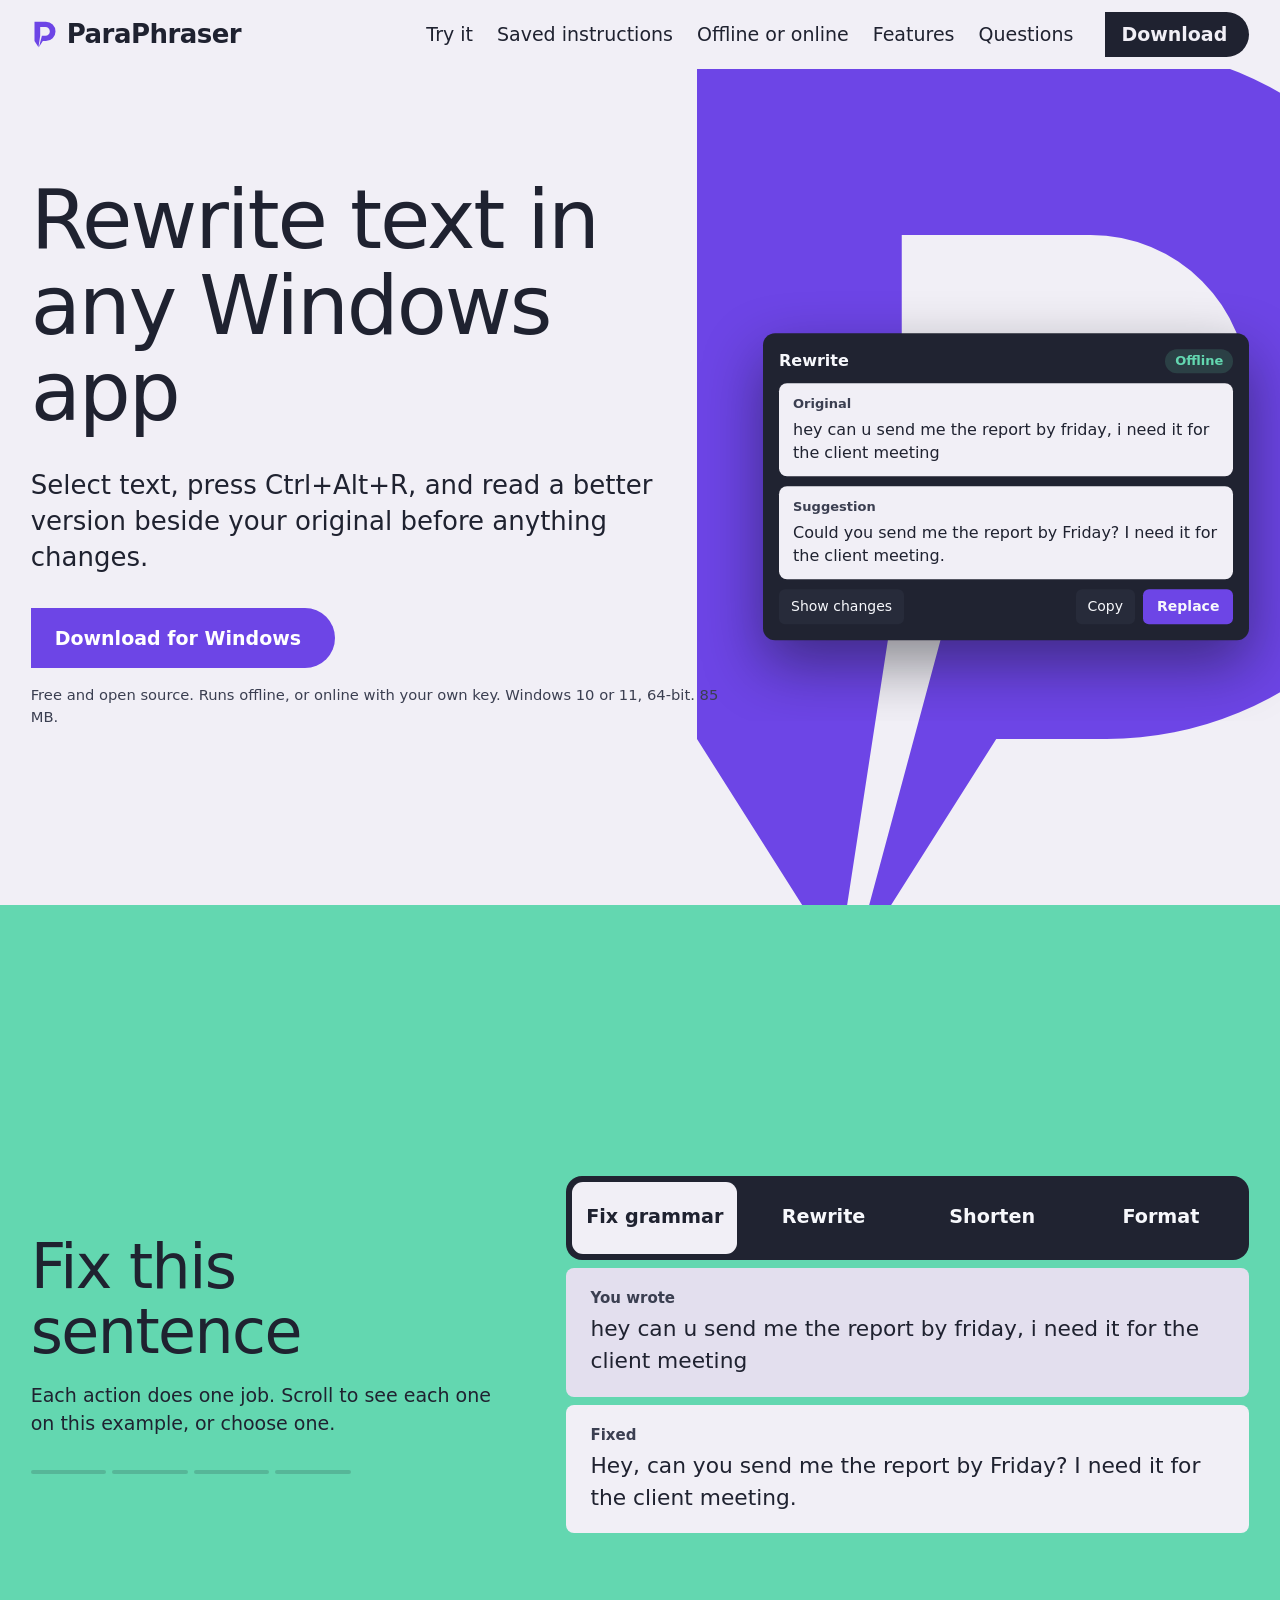
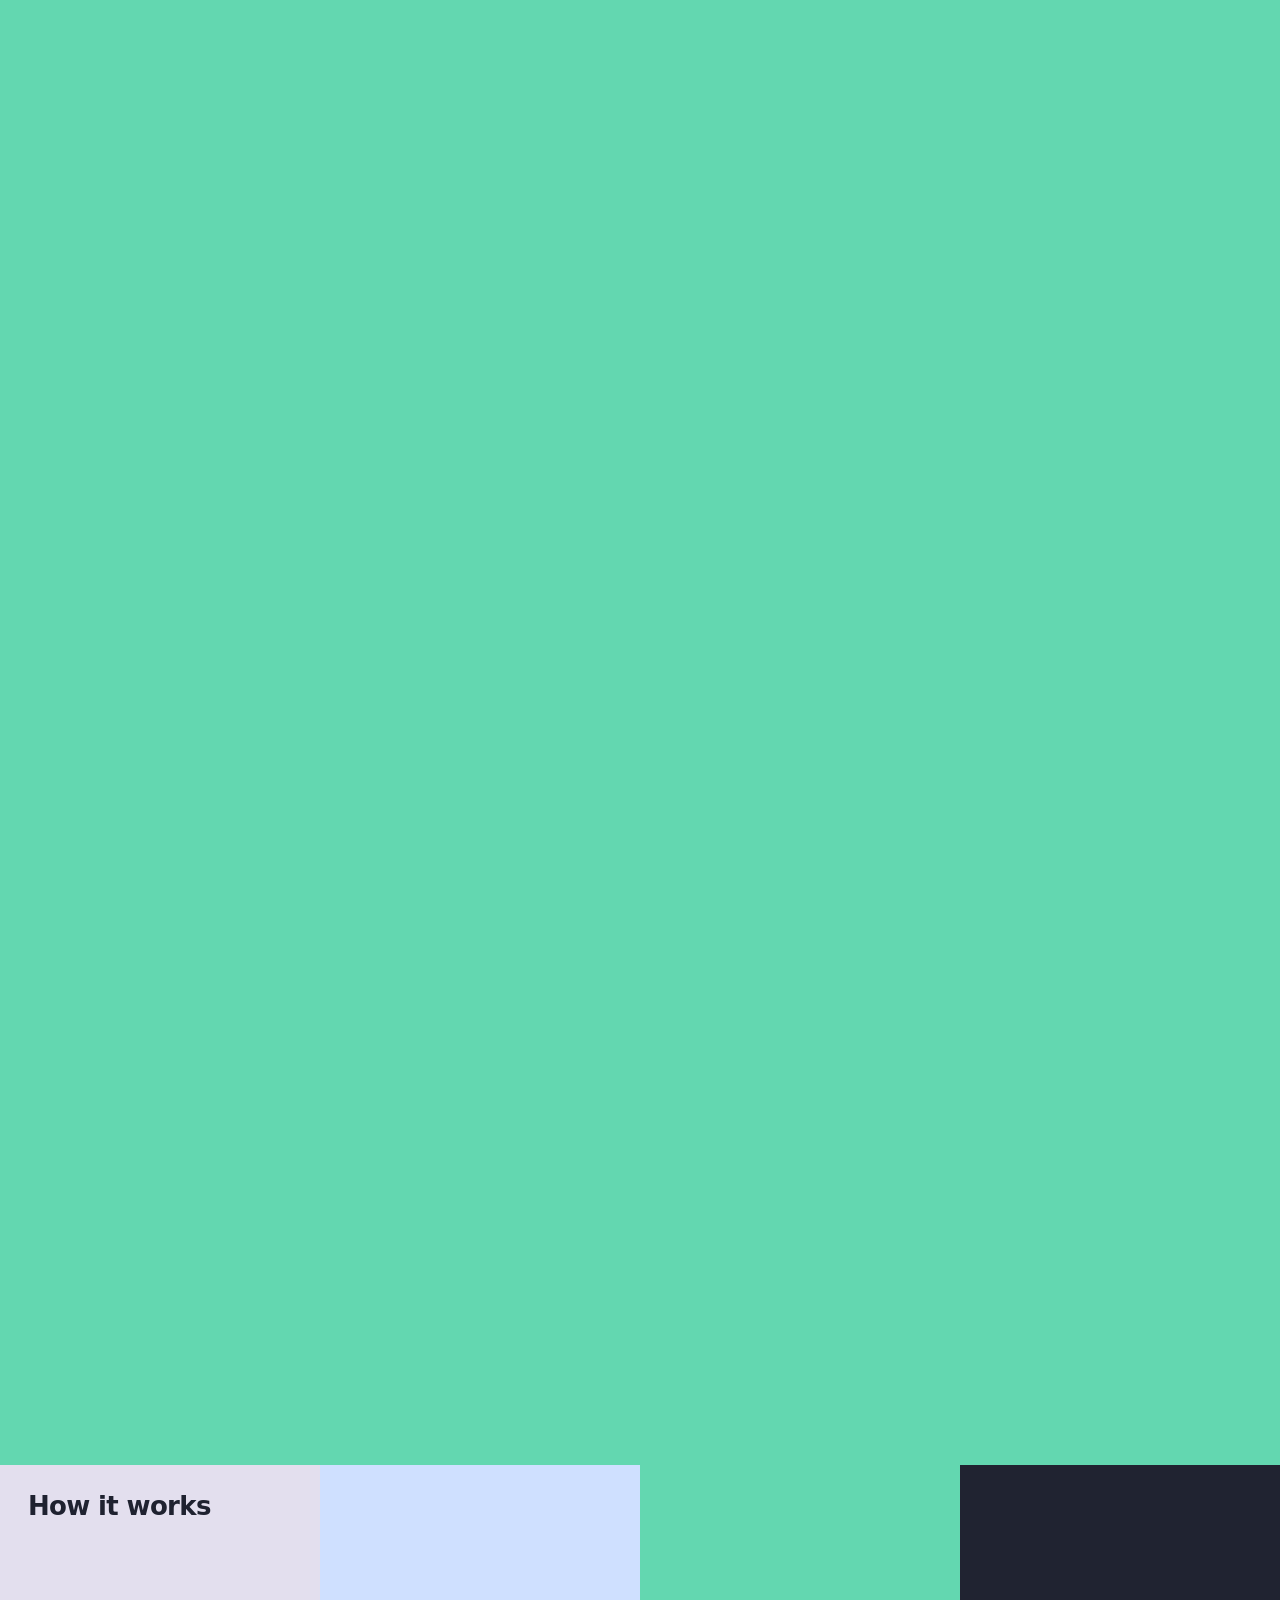
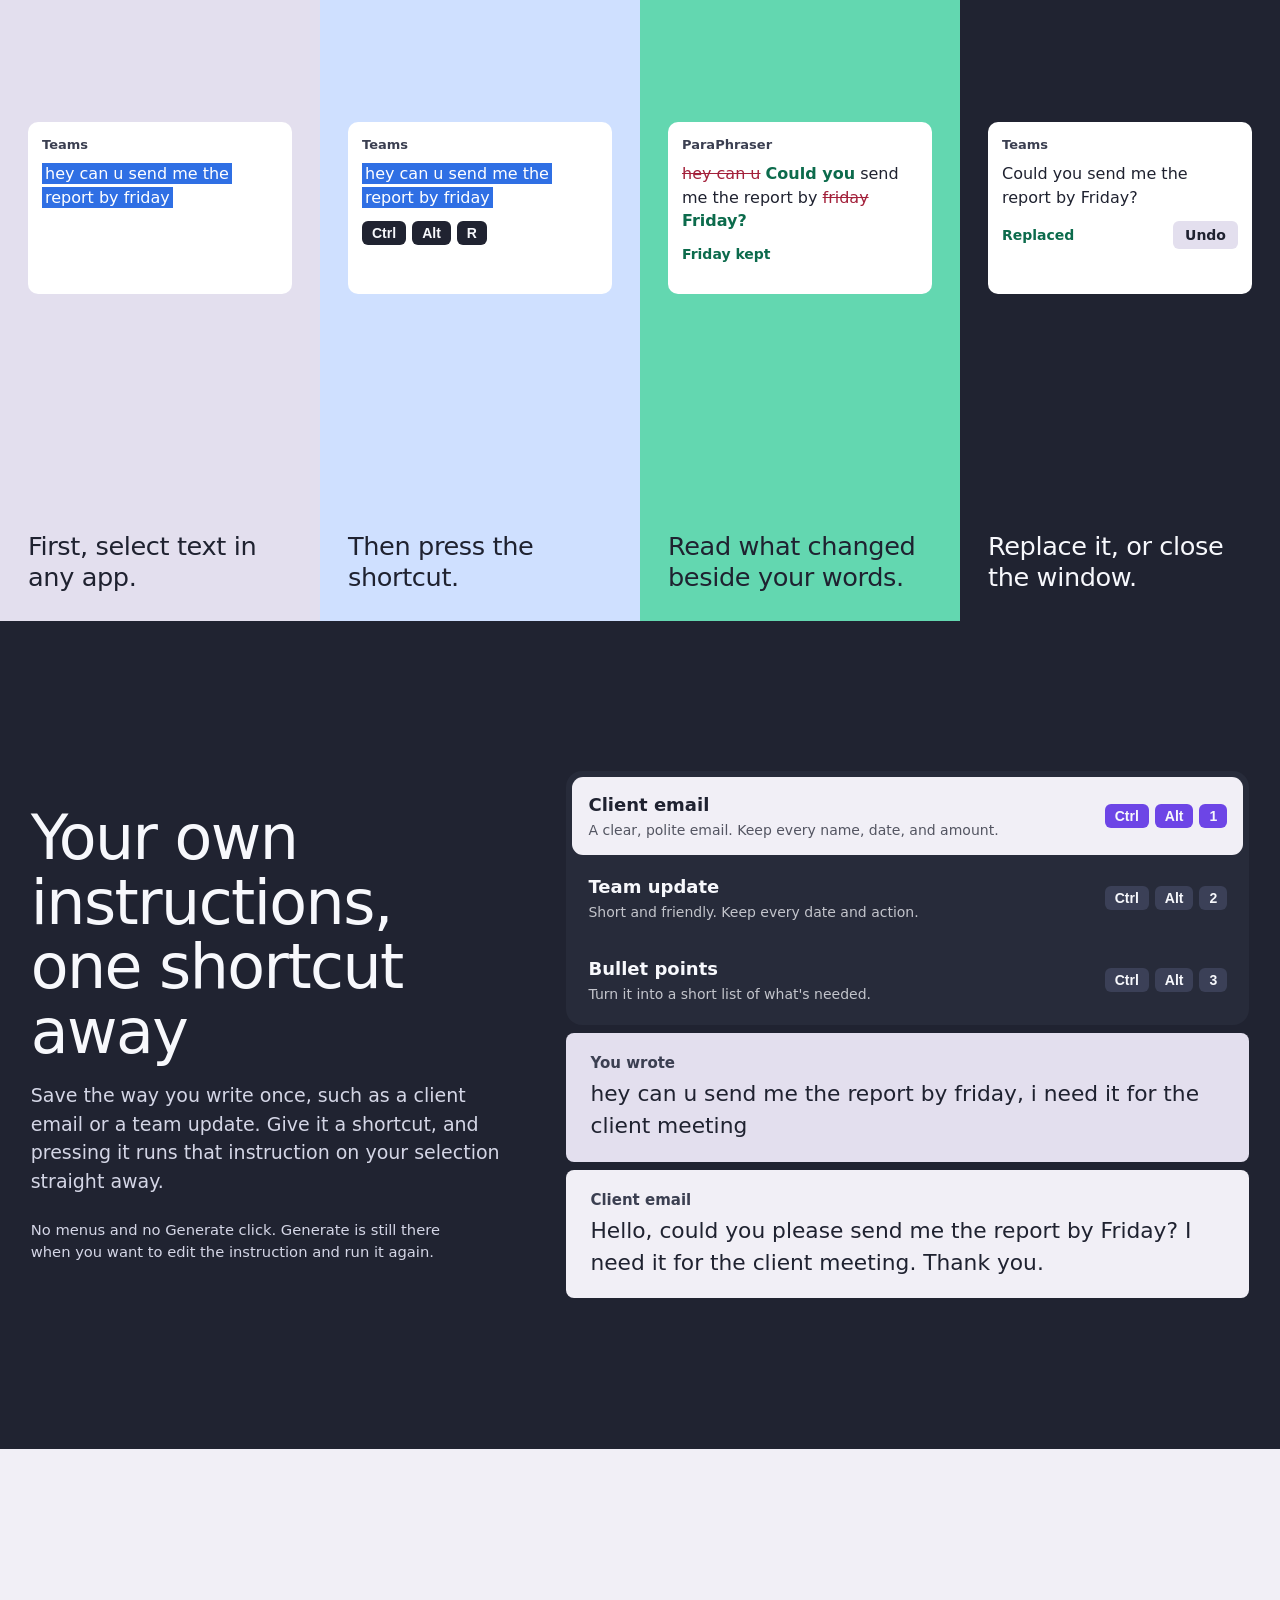
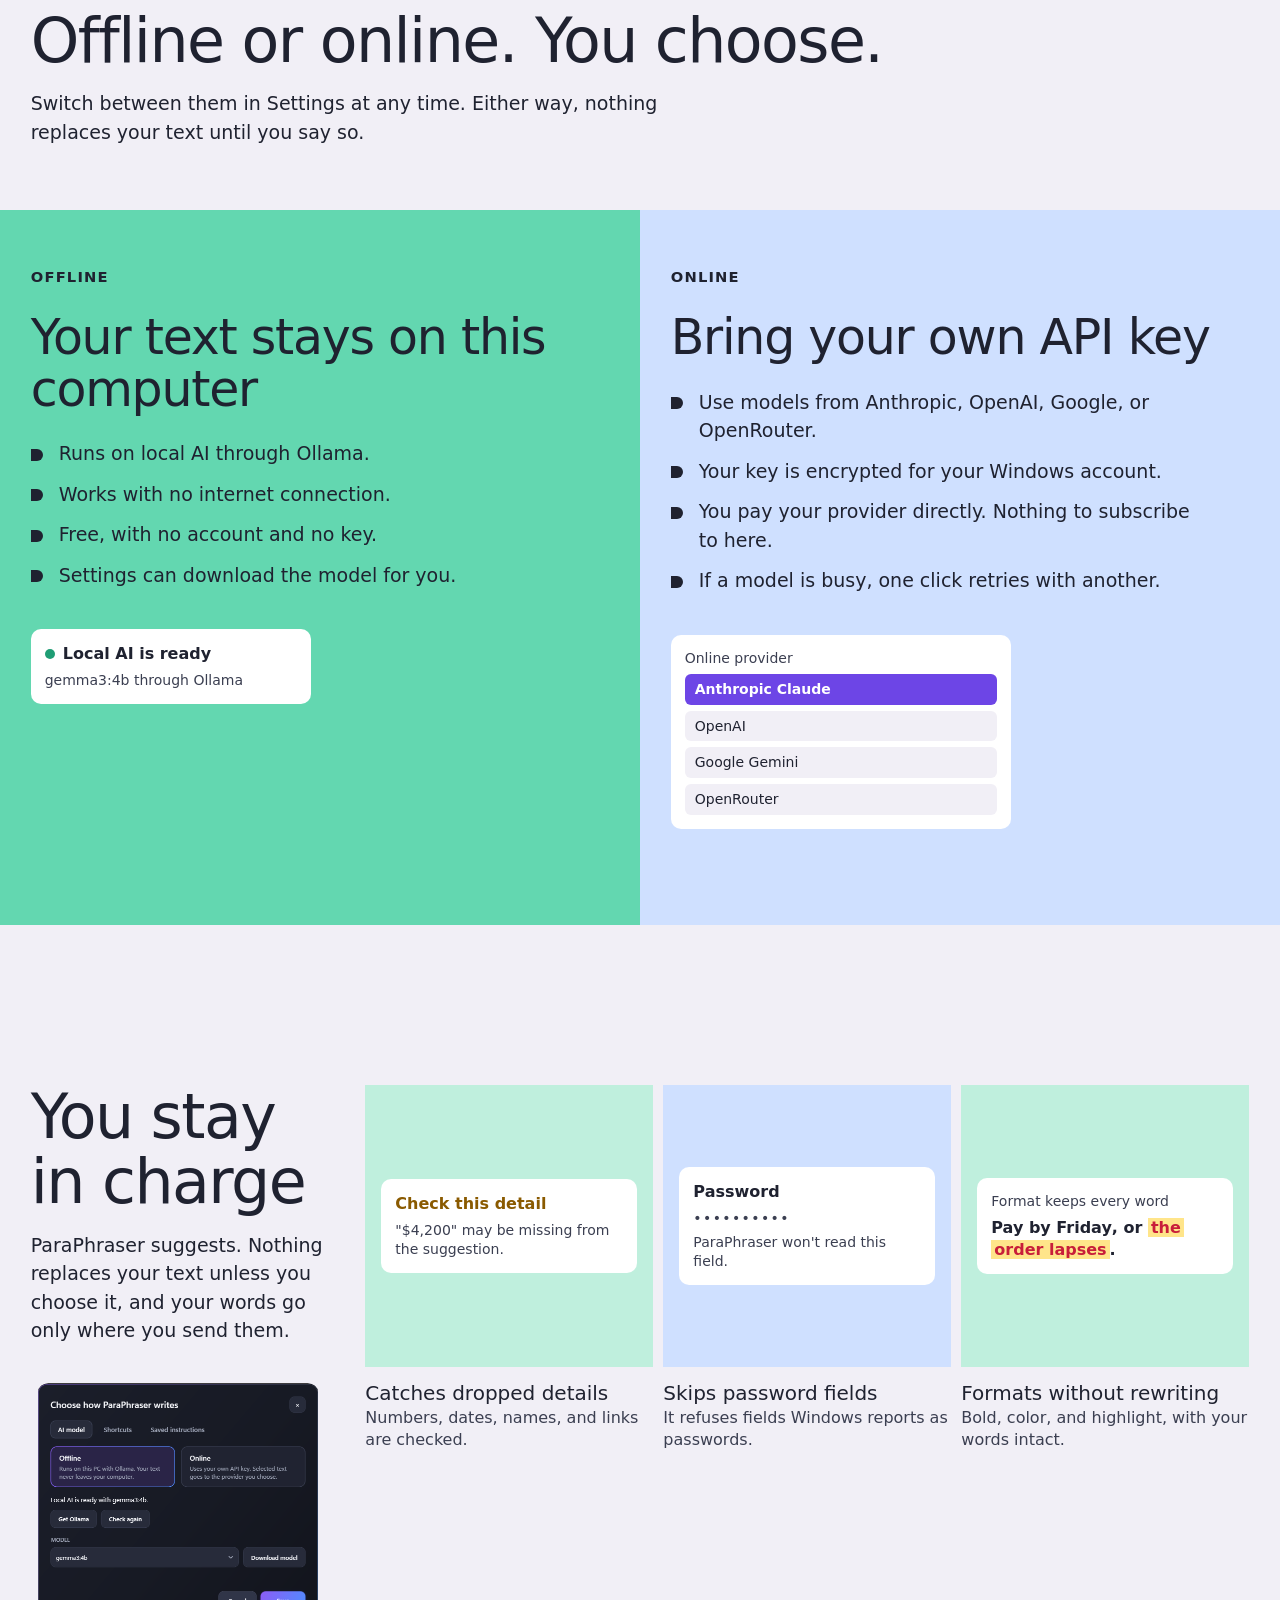
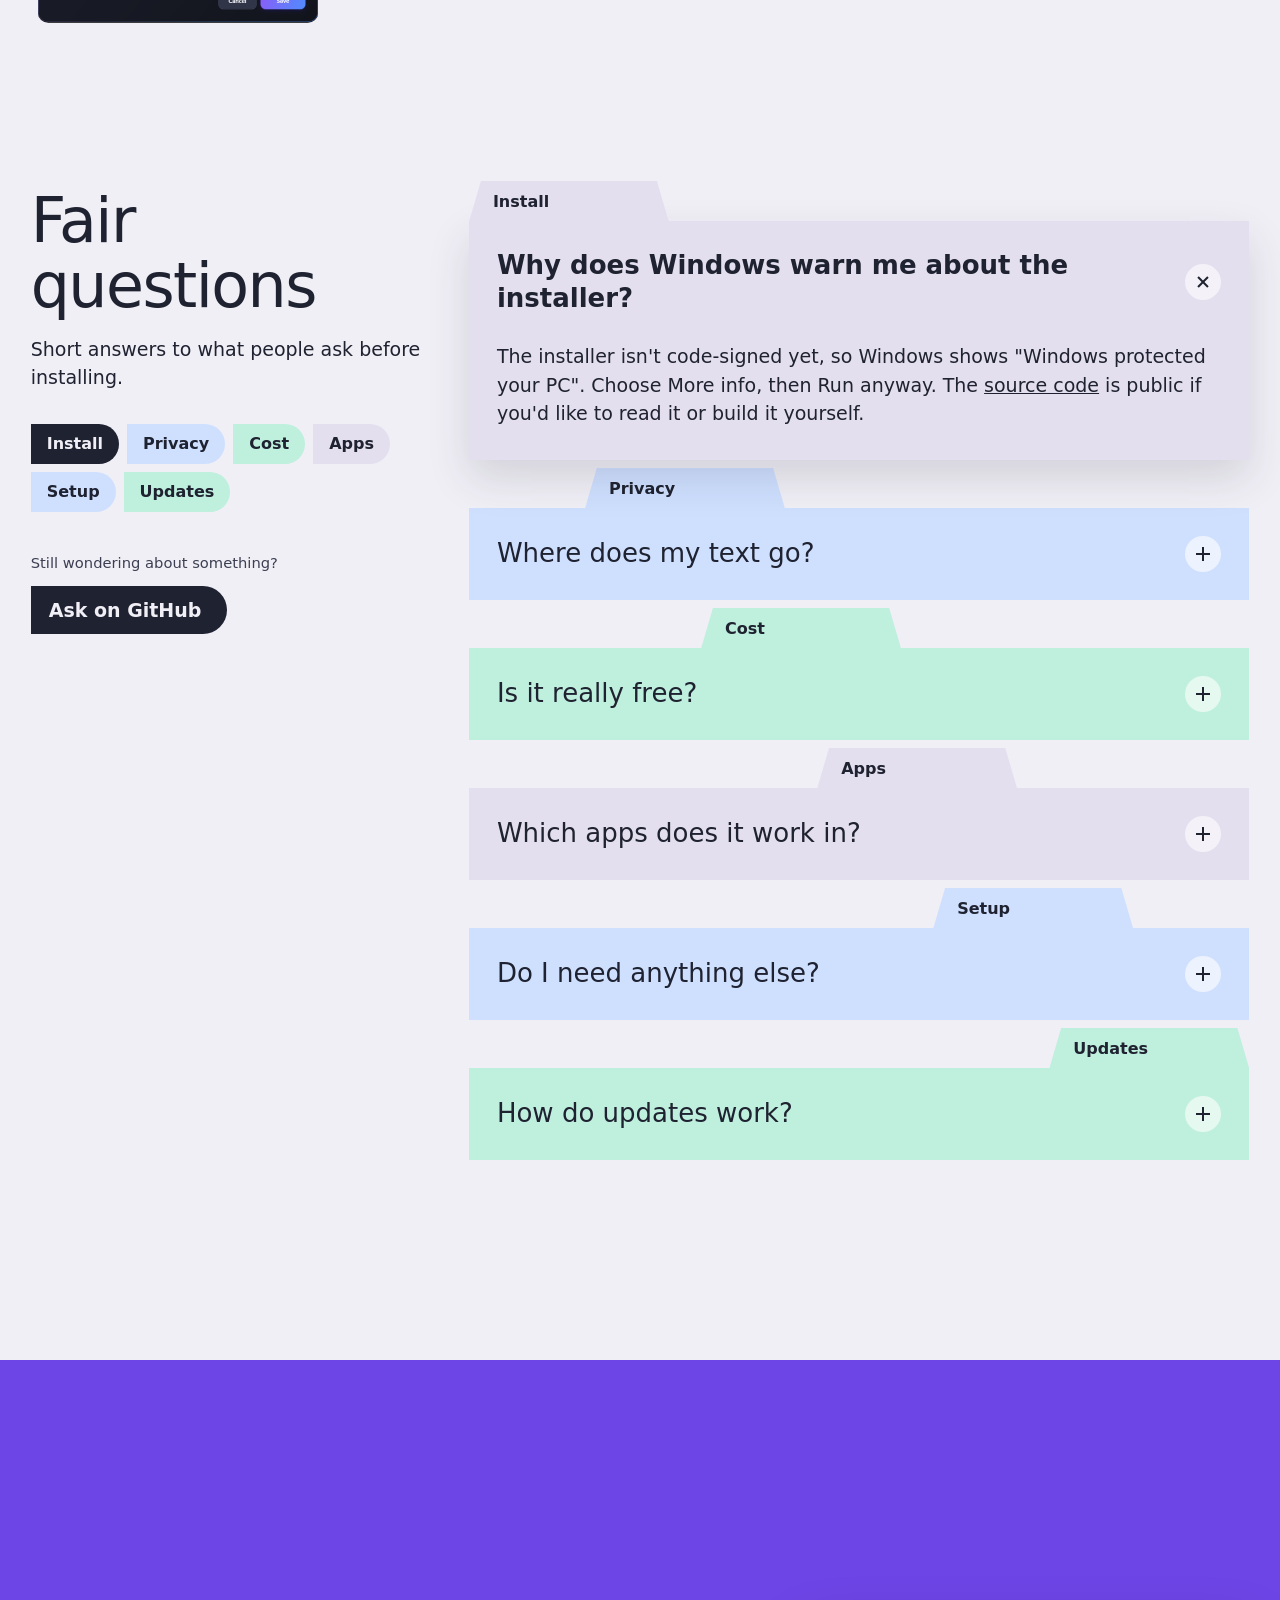
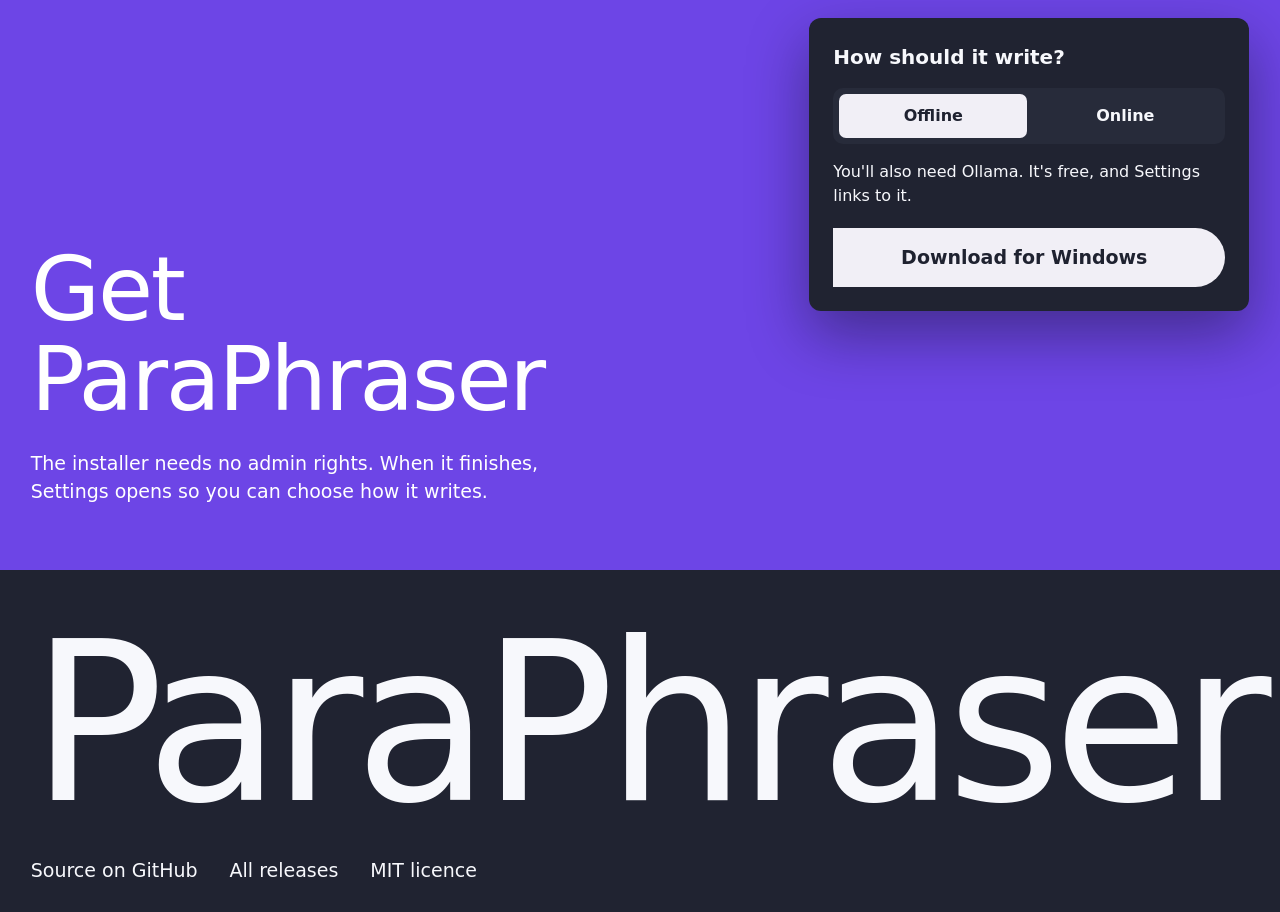
==== commit 521dc896: "Improve the questions section on the site - Two columns on wide screens: the heading, topic chips an" ====
--- a/site/index.html
+++ b/site/index.html
@@ -162,29 +162,42 @@
   </section>
 
   <section class="faq" id="questions">
-    <h2 class="reveal">Fair questions</h2>
+    <div class="faq-intro reveal">
+      <h2>Fair questions</h2>
+      <p>Short answers to what people ask before installing.</p>
+      <nav class="faq-topics" aria-label="Question topics">
+        <a href="#q-install">Install</a>
+        <a href="#q-privacy">Privacy</a>
+        <a href="#q-cost">Cost</a>
+        <a href="#q-apps">Apps</a>
+        <a href="#q-setup">Setup</a>
+        <a href="#q-updates">Updates</a>
+      </nav>
+      <p class="faq-more">Still wondering about something?</p>
+      <a class="faq-ask" href="https://github.com/KrishPatel10/ParaPhraser/issues/new" target="_blank" rel="noopener">Ask on GitHub <span class="visually-hidden">(opens in a new tab)</span></a>
+    </div>
     <div class="drawer">
-      <details name="faq" open style="--i:0">
-        <summary><span class="tab">Warning</span><span class="q">Why does Windows warn me about the installer?</span></summary>
+      <details name="faq" id="q-install" open style="--i:0">
+        <summary><span class="tab">Install</span><span class="q">Why does Windows warn me about the installer?</span></summary>
         <p>The installer isn't code-signed yet, so Windows shows "Windows protected your PC". Choose More info, then Run anyway. The <a href="https://github.com/KrishPatel10/ParaPhraser">source code</a> is public if you'd like to read it or build it yourself.</p>
       </details>
-      <details name="faq" style="--i:1">
+      <details name="faq" id="q-privacy" style="--i:1">
         <summary><span class="tab">Privacy</span><span class="q">Where does my text go?</span></summary>
         <p>In offline mode, it stays on your computer. In online mode, the selected text and your instruction go to the provider you chose. ParaPhraser keeps no history, and its logs never contain your text or keys.</p>
       </details>
-      <details name="faq" style="--i:2">
+      <details name="faq" id="q-cost" style="--i:2">
         <summary><span class="tab">Cost</span><span class="q">Is it really free?</span></summary>
         <p>Yes. ParaPhraser is open source under the MIT licence and needs no account. Offline mode costs nothing. In online mode, your provider's own pricing applies to your key.</p>
       </details>
-      <details name="faq" style="--i:3">
+      <details name="faq" id="q-apps" style="--i:3">
         <summary><span class="tab">Apps</span><span class="q">Which apps does it work in?</span></summary>
         <p>Most apps where you can copy and paste, such as Notepad, Word, Outlook, Teams, and browsers. Windows blocks it from typing into apps running as administrator, and rich formatting depends on what the app supports.</p>
       </details>
-      <details name="faq" style="--i:4">
+      <details name="faq" id="q-setup" style="--i:4">
         <summary><span class="tab">Setup</span><span class="q">Do I need anything else?</span></summary>
         <p>Yes, one of two things: <a href="https://ollama.com/">Ollama</a> for offline mode, or an API key from Anthropic, OpenAI, Google, or OpenRouter. Settings opens on first launch and walks you through it, and can download the offline model for you.</p>
       </details>
-      <details name="faq" style="--i:5">
+      <details name="faq" id="q-updates" style="--i:5">
         <summary><span class="tab">Updates</span><span class="q">How do updates work?</span></summary>
         <p>ParaPhraser checks GitHub when it starts, even in offline mode, and downloads new versions in the background. That check contains none of your text, and it won't restart until you choose to. Uninstall it from Windows Settings at any time.</p>
       </details>
--- a/site/styles.css
+++ b/site/styles.css
@@ -31,6 +31,7 @@
 a { color: inherit; }
 button { font: inherit; color: inherit; cursor: pointer; }
 .defs { position: absolute; }
+.visually-hidden { position: absolute; width: 1px; height: 1px; overflow: hidden; clip-path: inset(50%); white-space: nowrap; }
 :focus-visible { outline: 3px solid var(--blue); outline-offset: 3px; }
 ::selection { background: var(--accent); color: var(--on-accent); }
 
@@ -168,19 +169,43 @@
 [data-ui] .choice { padding: 6px 10px; border-radius: 6px; background: var(--ground); font-size: 14px; }
 [data-ui] .choice.on { background: var(--accent); color: #fff; font-weight: 600; }
 
-.faq { padding: 0 var(--margin) 200px; display: grid; grid-template-columns: repeat(12, 1fr); }
-.faq h2, .drawer { grid-column: 2 / 12; }
-.drawer { margin-top: 88px; }
-details { position: relative; margin-top: -8px; padding: 0; background: var(--bg); --bg: var(--tile-1); }
+.faq { display: grid; grid-template-columns: 4fr 8fr; gap: 48px; align-items: start; padding: 0 var(--margin) 200px; }
+.faq-intro { position: sticky; top: 96px; }
+.faq-intro p { margin-top: 16px; max-width: 26em; }
+.faq-topics { display: flex; flex-wrap: wrap; gap: 8px; margin-top: 32px; }
+.faq-topics a { padding: 8px 16px; border-radius: 0 999px 999px 0; background: var(--tile-1); font-size: 16px; font-weight: 600; text-decoration: none; transition: background-color .15s, color .15s, transform .15s var(--ease); }
+.faq-topics a:nth-child(3n + 2) { background: var(--tile-2); }
+.faq-topics a:nth-child(3n) { background: var(--tile-3); }
+.faq-topics a:hover { transform: translateX(3px); }
+.faq-topics a[aria-current="true"] { background: var(--ink); color: var(--ground); }
+.faq-intro .faq-more { margin-top: 40px; color: var(--soft); font-size: var(--step-small); }
+.faq-ask { display: inline-block; margin-top: 12px; padding: 10px 26px 10px 18px; border-radius: 0 999px 999px 0; background: var(--ink); color: var(--ground); font-weight: 600; text-decoration: none; transition: transform .15s var(--ease); }
+.faq-ask:hover { transform: translateX(3px); }
+/* Room for the first tab, which sits above its panel. */
+.drawer { padding-top: 40px; --tab-width: min(200px, 30%); }
+details { position: relative; margin-top: -8px; padding: 0; background: var(--panel); --bg: var(--tile-1); --panel: var(--bg); transition: background-color .15s, box-shadow .25s; scroll-margin-top: 120px; interpolate-size: allow-keywords; }
 details:nth-child(3n + 2) { --bg: var(--tile-2); }
 details:nth-child(3n) { --bg: var(--tile-3); }
-details + details { margin-top: 32px; }
-summary { display: block; list-style: none; cursor: pointer; padding: 28px 28px 32px; }
+details:has(> summary:hover) { --panel: color-mix(in srgb, var(--bg) 92%, var(--ink)); }
+/* Enough room that each tab sits clear of the panel above it. */
+details + details { margin-top: 48px; }
+summary { display: grid; grid-template-columns: 1fr auto; align-items: center; gap: 24px; list-style: none; cursor: pointer; padding: 28px; }
 summary::-webkit-details-marker { display: none; }
-.tab { position: absolute; top: -40px; left: calc(var(--i) * 150px); width: 200px; height: 41px; padding: 9px 24px; background: var(--bg); font-size: 16px; font-weight: 600; clip-path: polygon(0 100%, 12px 0, calc(100% - 12px) 0, 100% 100%); }
+/* A plus that turns into a cross, so closed questions read as openable. */
+summary::after { content: ""; width: 36px; height: 36px; border-radius: 50%; background: linear-gradient(var(--ink), var(--ink)) center / 14px 2px no-repeat, linear-gradient(var(--ink), var(--ink)) center / 2px 14px no-repeat, rgb(255 255 255 / .6); transition: transform .25s var(--ease); }
+details[open] > summary::after { transform: rotate(45deg); }
+/* The open folder is pulled forward from the stack. */
+details[open] { z-index: 1; box-shadow: 0 18px 40px rgb(31 34 48 / .14); }
+details[open] .q { font-weight: 600; }
+/* Tabs step evenly across the panel, so the last one always ends at its right edge.
+   5 is the last tab's --i, one less than the number of questions. */
+.tab { position: absolute; top: -40px; left: calc((100% - var(--tab-width)) * var(--i) / 5); width: var(--tab-width); height: 41px; padding: 9px 24px; background: var(--panel); transition: background-color .15s; font-size: 16px; font-weight: 600; clip-path: polygon(0 100%, 12px 0, calc(100% - 12px) 0, 100% 100%); }
 .q { display: block; font-size: var(--step-lead); font-weight: 500; line-height: 1.25; transition: transform .15s var(--ease); }
 summary:hover .q { transform: translateX(6px); }
-details p { max-width: 50ch; padding: 0 28px 32px; }
+details p { max-width: 68ch; padding: 0 28px 32px; }
+/* Browsers without this simply open and close instantly. */
+details::details-content { block-size: 0; overflow: hidden; transition: block-size .3s var(--ease), content-visibility .3s allow-discrete; }
+details[open]::details-content { block-size: auto; }
 
 .close { display: grid; grid-template-columns: 6fr 6fr; gap: 48px; min-height: 90svh; padding: 64px var(--margin); background: var(--accent); color: var(--on-accent); align-items: center; }
 .close-copy { align-self: end; }
@@ -231,9 +256,12 @@
   figcaption strong { font-size: 17px; }
   .spec { padding: 10px; font-size: 14px; }
   .faq { display: block; padding-bottom: 120px; }
+  .faq-intro { position: static; }
   .faq h2 { font-size: 9vw; }
-  .tab { width: 120px; left: calc(var(--i) * 48px); padding: 9px 16px; font-size: 15px; }
-  summary { padding: 20px 20px 24px; }
+  .drawer { margin-top: 48px; --tab-width: 120px; }
+  .tab { padding: 9px 16px; font-size: 15px; }
+  summary { padding: 20px; gap: 16px; }
+  summary::after { width: 32px; height: 32px; }
   details p { padding: 0 20px 24px; font-size: 16px; }
   .close { grid-template-columns: 1fr; align-items: start; min-height: 84svh; }
   .close-copy { align-self: start; }
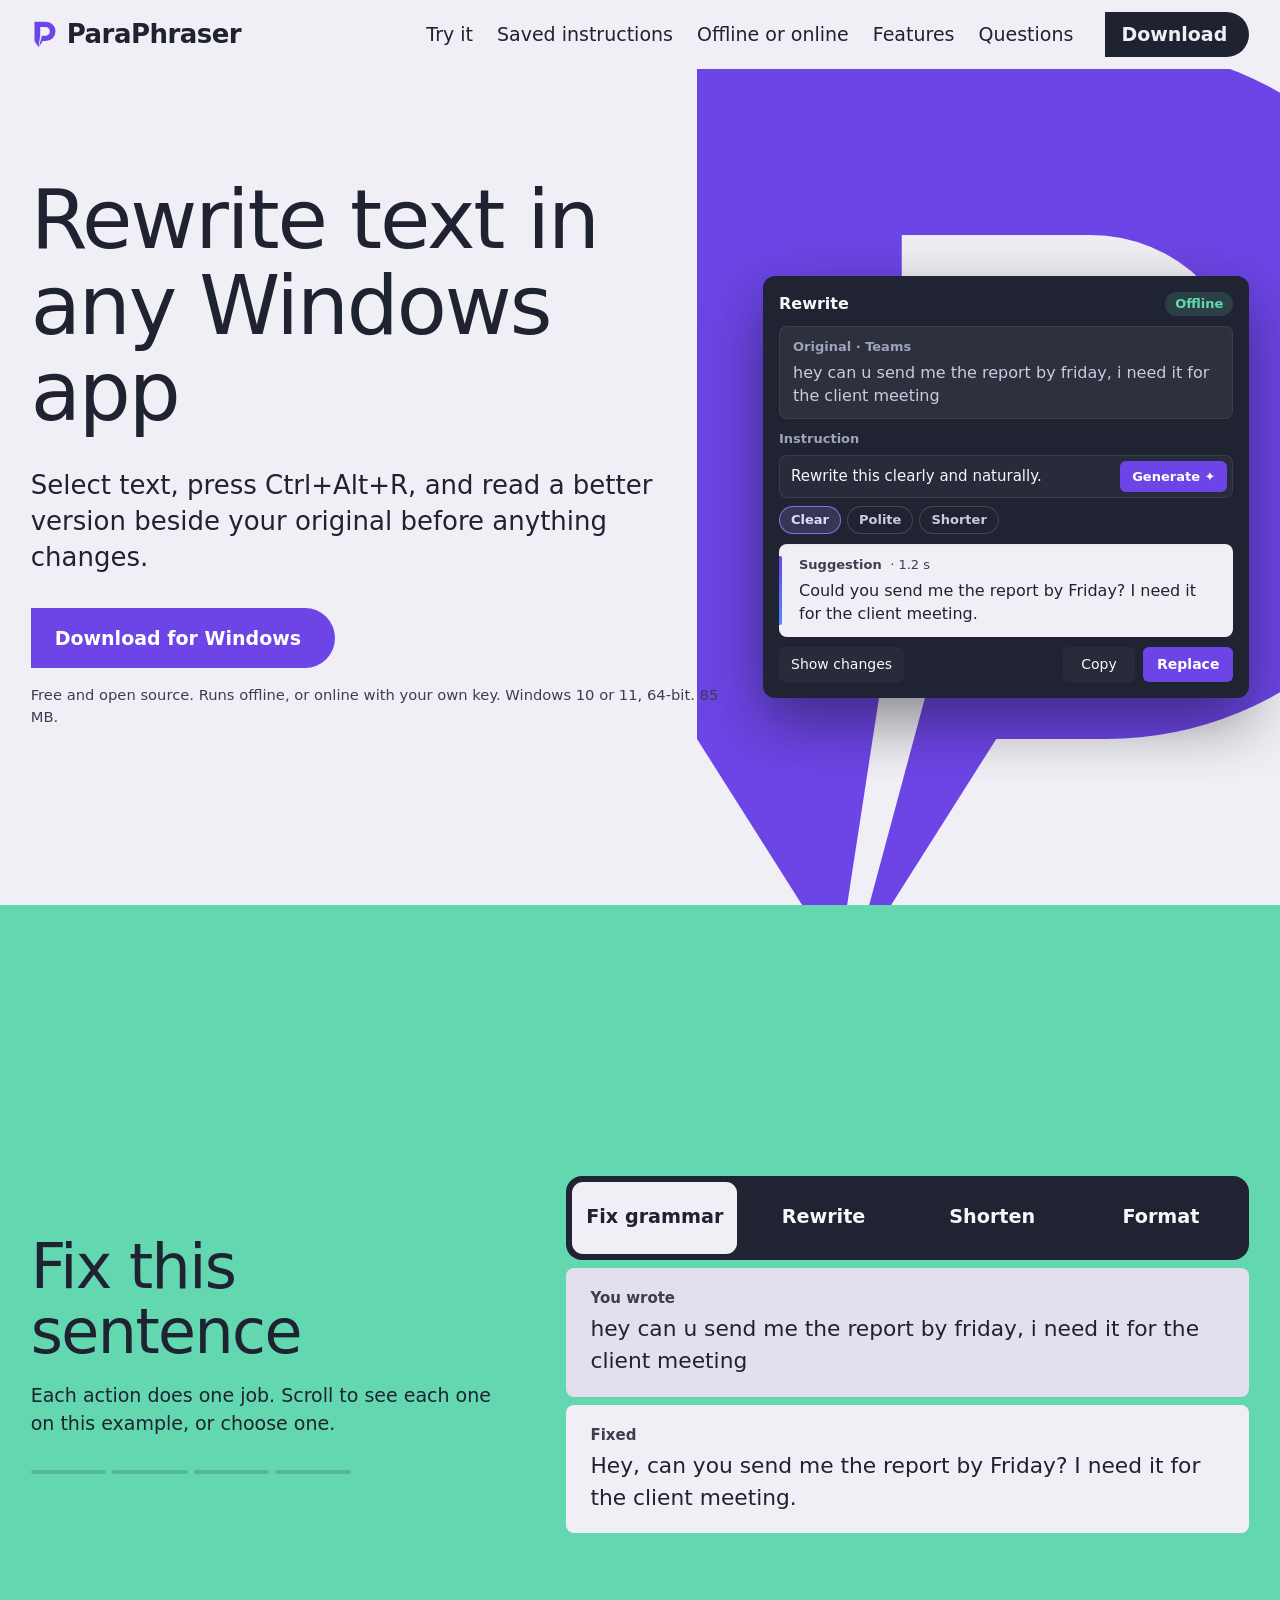
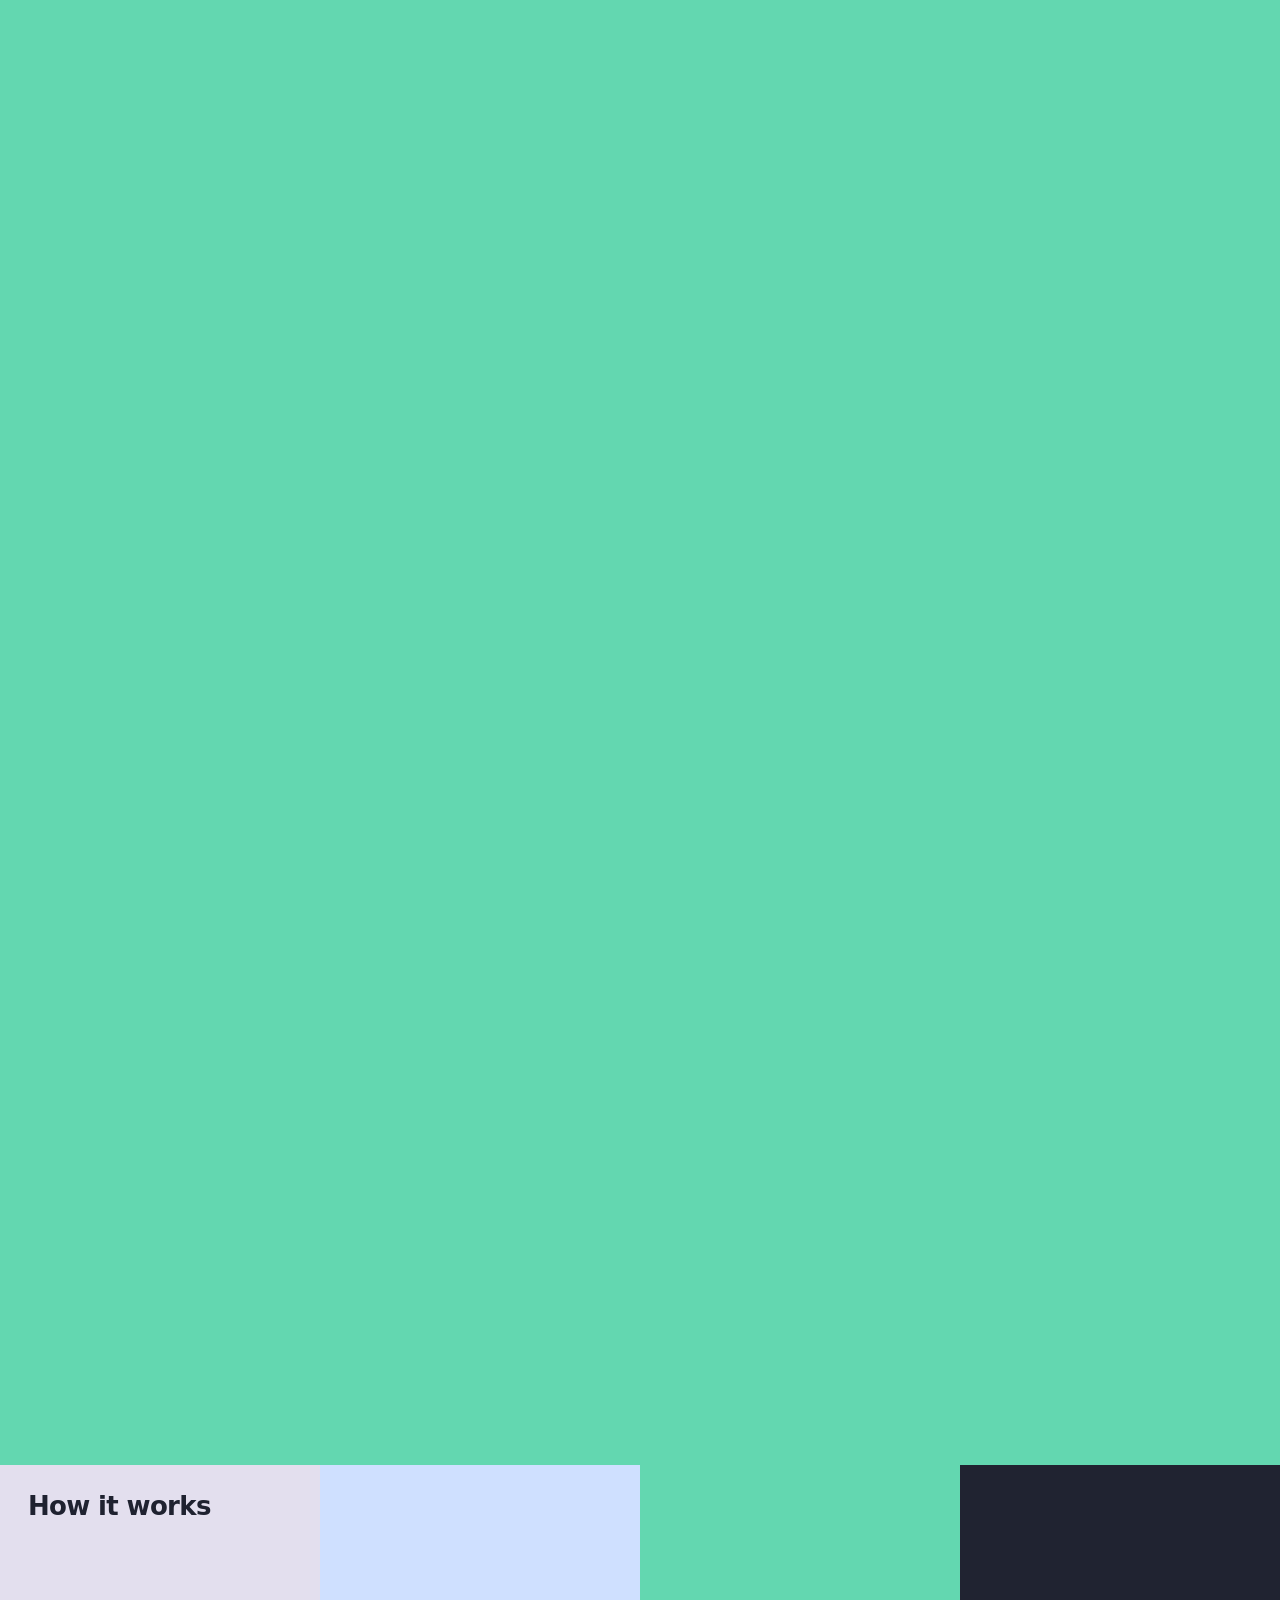
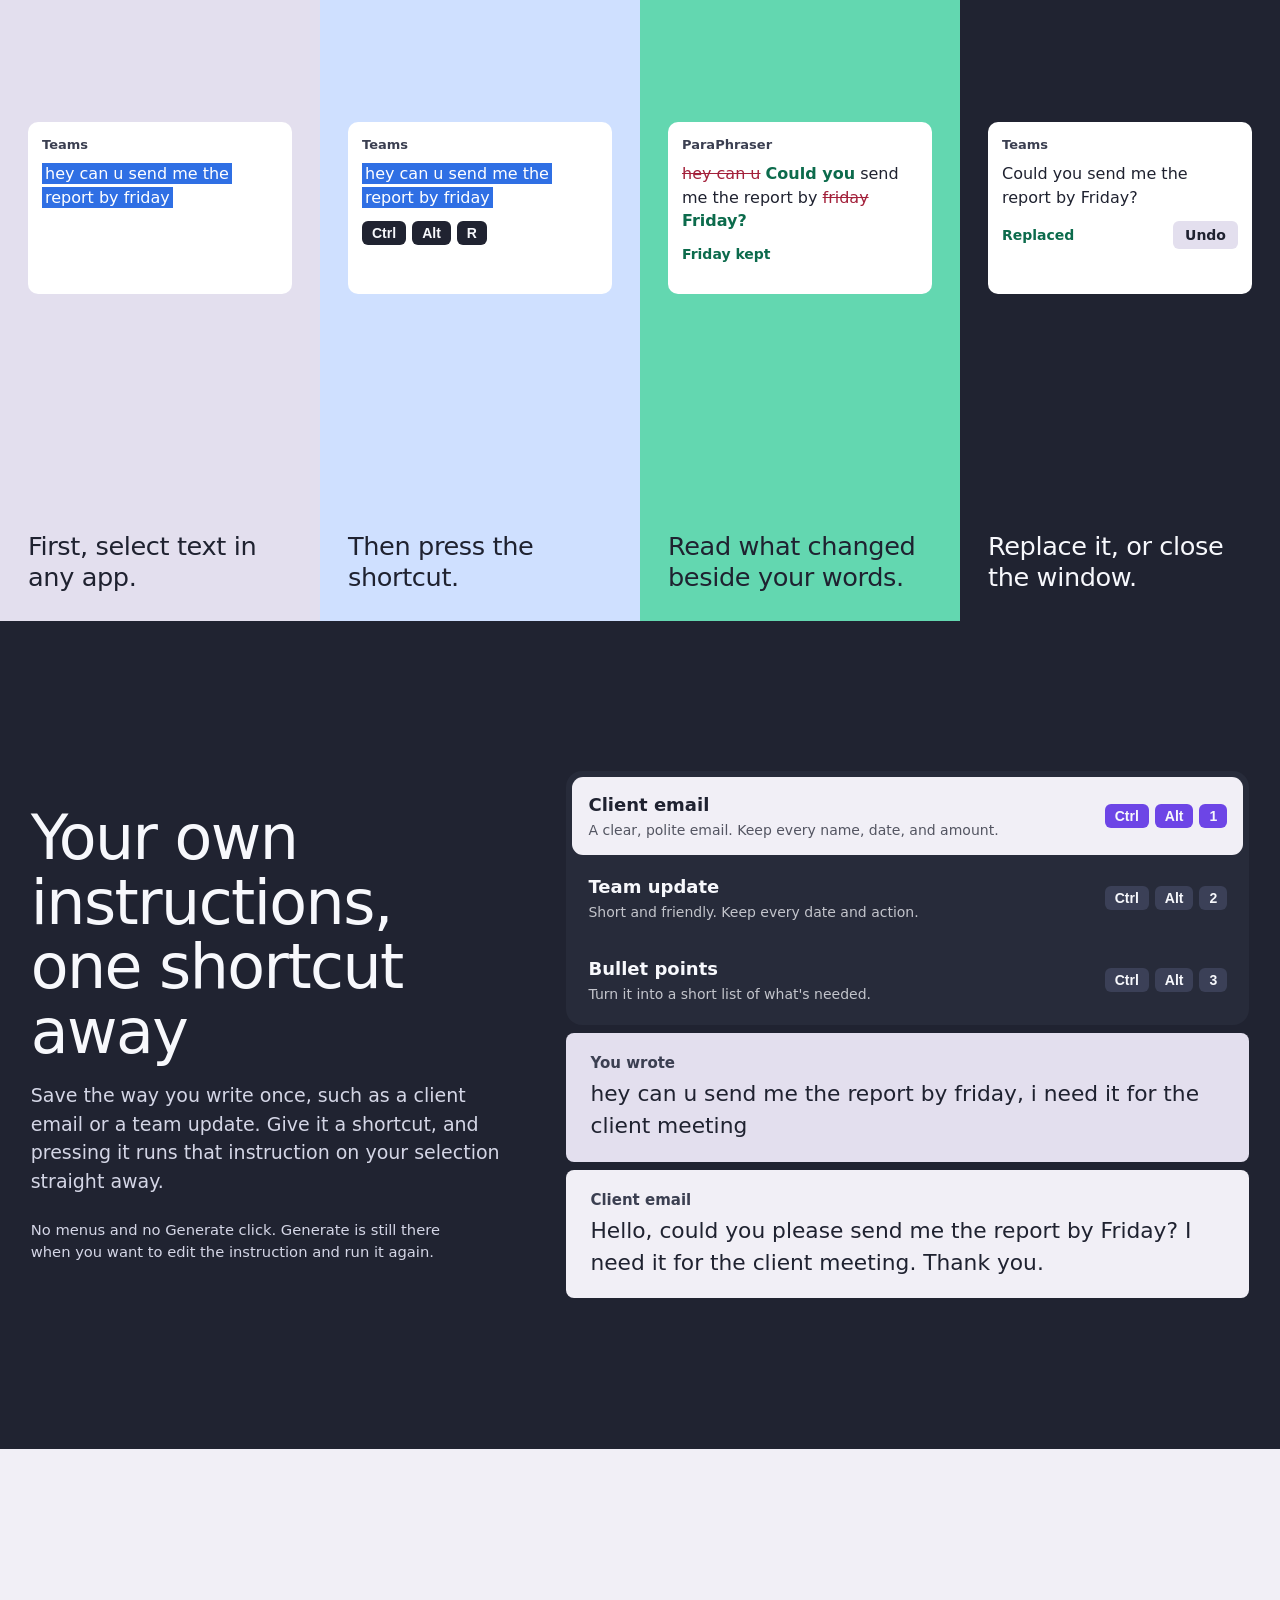
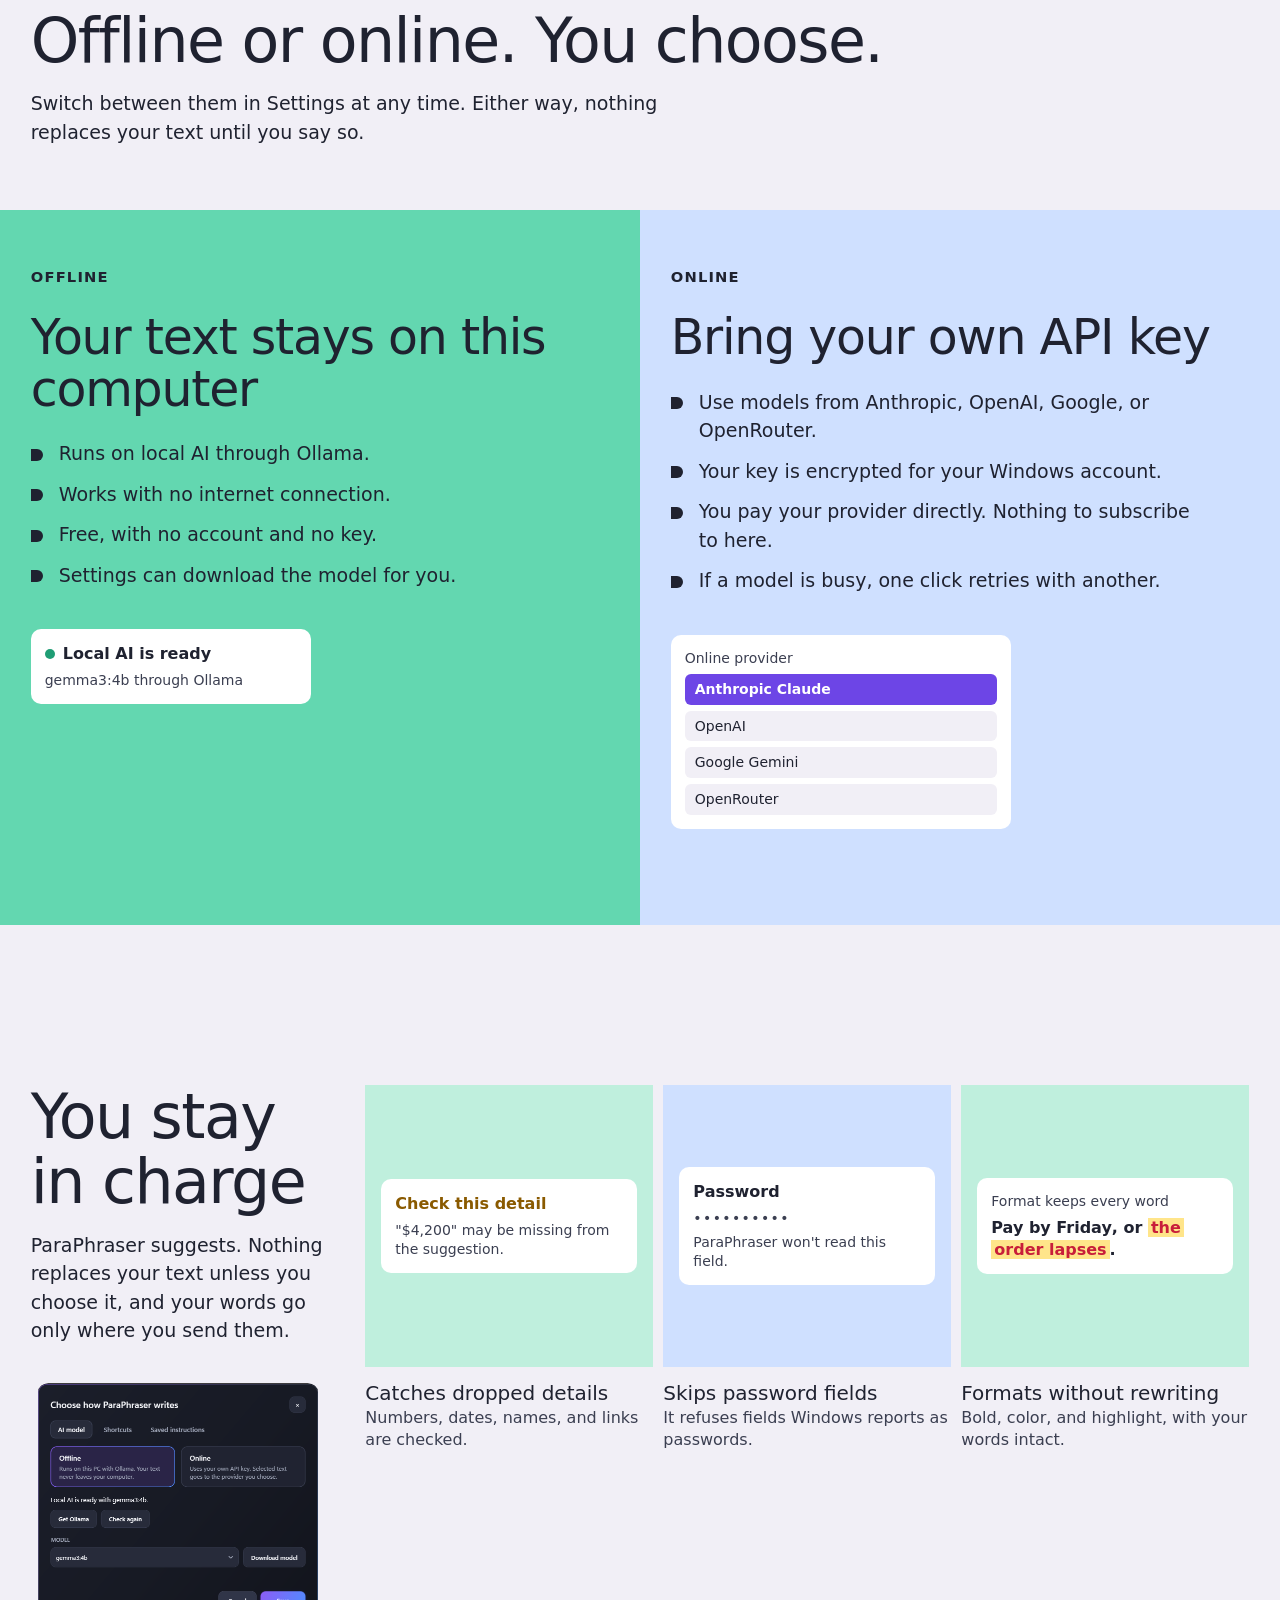
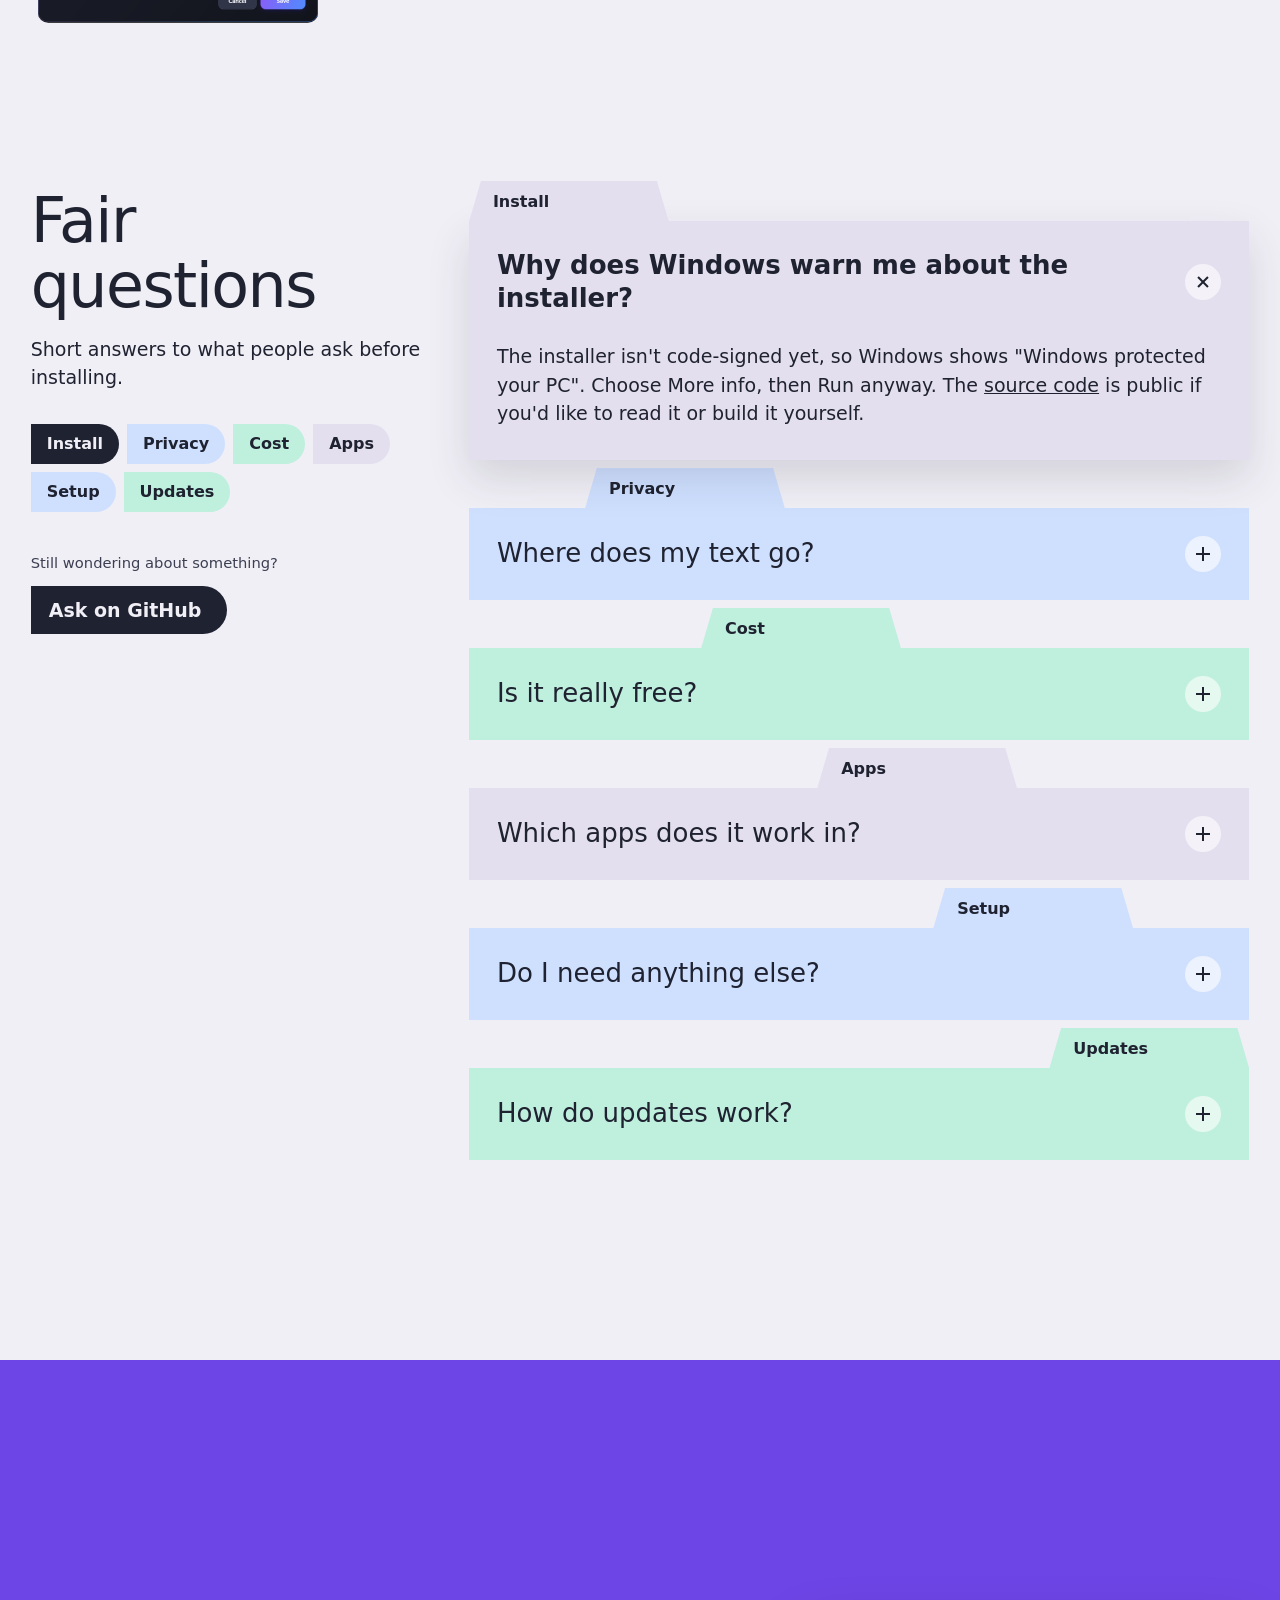
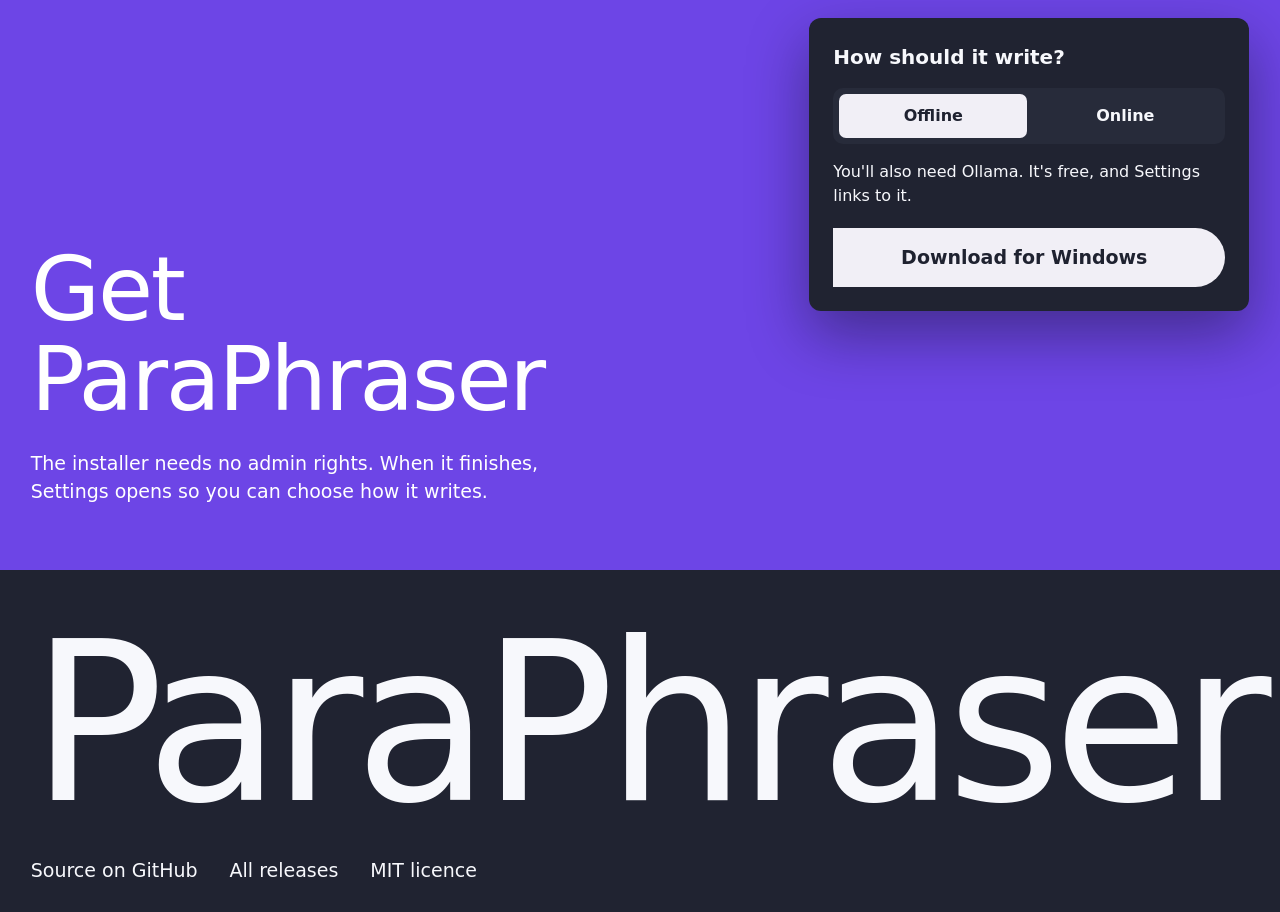
==== commit db2a7cdc: "Make the hero window an interactive demo - The original recedes into dimmed glass and the suggestion" ====
--- a/site/index.html
+++ b/site/index.html
@@ -10,7 +10,8 @@
 <link rel="preconnect" href="https://api.fontshare.com">
 <link rel="preconnect" href="https://cdn.fontshare.com" crossorigin>
 <link href="https://api.fontshare.com/v2/css?f[]=roundo@400,500,600&display=swap" rel="stylesheet">
-<link rel="stylesheet" href="styles.css">
+<!-- Change ?v= whenever styles.css or site.js changes, or browsers can pair the new page with old cached files. -->
+<link rel="stylesheet" href="styles.css?v=2026-11-11b">
 <script>document.documentElement.classList.add('js')</script>
 </head>
 <body>
@@ -39,13 +40,27 @@
       <a class="button" data-download href="https://github.com/KrishPatel10/ParaPhraser/releases/latest">Download for Windows</a>
       <p class="note">Free and open source. Runs offline, or online with your own key. Windows 10 or 11, 64-bit. 85 MB.</p>
     </div>
-    <div class="hero-picture" data-ui role="img" aria-label="The ParaPhraser window showing an original sentence above a more polished suggestion, with Copy and Replace buttons.">
+    <div class="hero-picture" data-ui role="group" aria-label="Try the ParaPhraser window">
       <div class="win">
         <div class="win-head"><span>Rewrite</span><span class="pill">Offline</span></div>
-        <div class="paper"><b>Original</b>hey can u send me the report by friday, i need it for the client meeting</div>
-        <div class="paper"><b>Suggestion</b>Could you send me the report by Friday? I need it for the client meeting.</div>
-        <div class="win-actions"><span class="ghost">Show changes</span><span class="ghost">Copy</span><span class="solid">Replace</span></div>
-      </div>
+        <div class="paper original"><b id="hero-source">Original · Teams</b><span id="hero-original">hey can u send me the report by friday, i need it for the client meeting</span></div>
+        <div class="instruction">
+          <b>Instruction</b>
+          <div class="instruction-row"><span id="hero-instruction">Rewrite this clearly and naturally.</span><button type="button" class="generate" id="hero-generate">Generate ✦</button></div>
+          <div class="presets" role="group" aria-label="Choose an instruction">
+            <button type="button" data-preset="clear" aria-pressed="true">Clear</button>
+            <button type="button" data-preset="polite" aria-pressed="false">Polite</button>
+            <button type="button" data-preset="short" aria-pressed="false">Shorter</button>
+          </div>
+        </div>
+        <div class="paper suggestion"><b>Suggestion <span id="hero-status"></span></b><span id="hero-suggestion" aria-live="polite">Could you send me the report by Friday? I need it for the client meeting.</span></div>
+        <div class="win-actions">
+          <button type="button" class="ghost" id="hero-changes" aria-pressed="false">Show changes</button>
+          <button type="button" class="ghost" id="hero-copy">Copy</button>
+          <button type="button" class="solid" id="hero-replace">Replace</button>
+        </div>
+      </div>
+    </div>
     </div>
   </section>
 
@@ -229,6 +244,6 @@
     <a href="https://github.com/KrishPatel10/ParaPhraser/blob/main/LICENSE">MIT licence</a>
   </nav>
 </footer>
-<script src="site.js"></script>
+<script src="site.js?v=2026-11-11b"></script>
 </body>
 </html>
--- a/site/styles.css
+++ b/site/styles.css
@@ -73,9 +73,36 @@
 [data-ui] .paper { background: var(--ground); color: var(--ink); border-radius: 8px; padding: 12px 14px; font-size: 16px; line-height: 1.45; }
 [data-ui] .paper b { display: block; margin-bottom: 4px; font-size: 13px; font-weight: 600; color: var(--soft); }
 [data-ui] .win-actions { display: flex; gap: 8px; justify-content: flex-end; font-size: 14px; }
+[data-ui] .win button { border: 0; transition: transform 160ms var(--ease), background-color .15s, opacity .15s; }
+[data-ui] .win button:active { transform: scale(.97); }
+[data-ui] .win button:disabled { opacity: .45; cursor: default; transform: none; }
 [data-ui] .ghost { padding: 7px 12px; border-radius: 6px; background: var(--night-2); margin-right: auto; }
-[data-ui] .ghost + .ghost { margin-right: 0; }
-[data-ui] .solid { padding: 7px 14px; border-radius: 6px; background: var(--accent); font-weight: 600; }
+[data-ui] .ghost + .ghost { margin-right: 0; min-width: 72px; }
+[data-ui] .ghost[aria-pressed="true"] { background: #3a3f55; }
+[data-ui] .solid { padding: 7px 14px; min-width: 84px; border-radius: 6px; background: var(--accent); color: #fff; font-weight: 600; }
+
+/* The selection is only context, so it recedes; the suggestion is the bright page. */
+[data-ui] .paper.original { background: rgb(255 255 255 / .06); color: #c9cbe0; box-shadow: inset 0 0 0 1px rgb(255 255 255 / .08); transition: background-color .3s, color .3s; }
+[data-ui] .paper.original b { color: #9ea3bd; }
+[data-ui] .paper.original.replaced { background: rgb(99 215 176 / .12); color: #f7f8fc; }
+[data-ui] .paper.original.replaced b { color: var(--mint); }
+[data-ui] .instruction b { display: block; margin-bottom: 6px; font-size: 13px; font-weight: 600; color: #9ea3bd; }
+[data-ui] .instruction-row { display: flex; align-items: center; gap: 8px; padding: 6px 6px 6px 12px; border-radius: 8px; background: var(--night-2); box-shadow: inset 0 0 0 1px rgb(255 255 255 / .08); font-size: 15px; }
+[data-ui] .instruction-row span { flex: 1; min-width: 0; }
+[data-ui] .generate { flex: none; padding: 6px 12px; border-radius: 6px; background: var(--accent); color: #fff; font-size: 13px; font-weight: 600; }
+[data-ui] .presets { display: flex; gap: 6px; margin-top: 8px; }
+[data-ui] .presets button { padding: 4px 12px; border-radius: 999px; background: transparent; box-shadow: inset 0 0 0 1px rgb(255 255 255 / .16); color: #c9cbe0; font-size: 13px; font-weight: 600; }
+[data-ui] .presets button[aria-pressed="true"] { background: rgb(167 139 250 / .18); box-shadow: inset 0 0 0 1px #8b6cf0; color: #e3dbff; }
+[data-ui] .paper.suggestion { position: relative; padding-left: 20px; min-height: 92px; }
+[data-ui] .paper.suggestion::before { content: ""; position: absolute; left: 0; top: 12px; bottom: 12px; width: 3px; border-radius: 0 2px 2px 0; background: linear-gradient(var(--accent), var(--blue)); }
+[data-ui] #hero-status { margin-left: 4px; font-weight: 400; }
+[data-ui] .streaming #hero-suggestion::after { content: ""; display: inline-block; width: 2px; height: 1.05em; margin-left: 2px; vertical-align: -.15em; background: var(--accent); animation: blink 1s steps(1) infinite; }
+@keyframes blink { 50% { opacity: 0; } }
+@media (hover: hover) and (pointer: fine) {
+  [data-ui] .ghost:hover { background: #31364a; }
+  [data-ui] .presets button:hover { color: #fff; }
+  [data-ui] .solid:hover, [data-ui] .generate:hover { background: #5a35cf; }
+}
 
 .try { background: var(--blue); color: var(--ink); transition: background-color .3s; }
 .try-stage { display: grid; grid-template-columns: 5fr 7fr; gap: 48px; align-items: center; min-height: 92svh; padding: 120px var(--margin); }
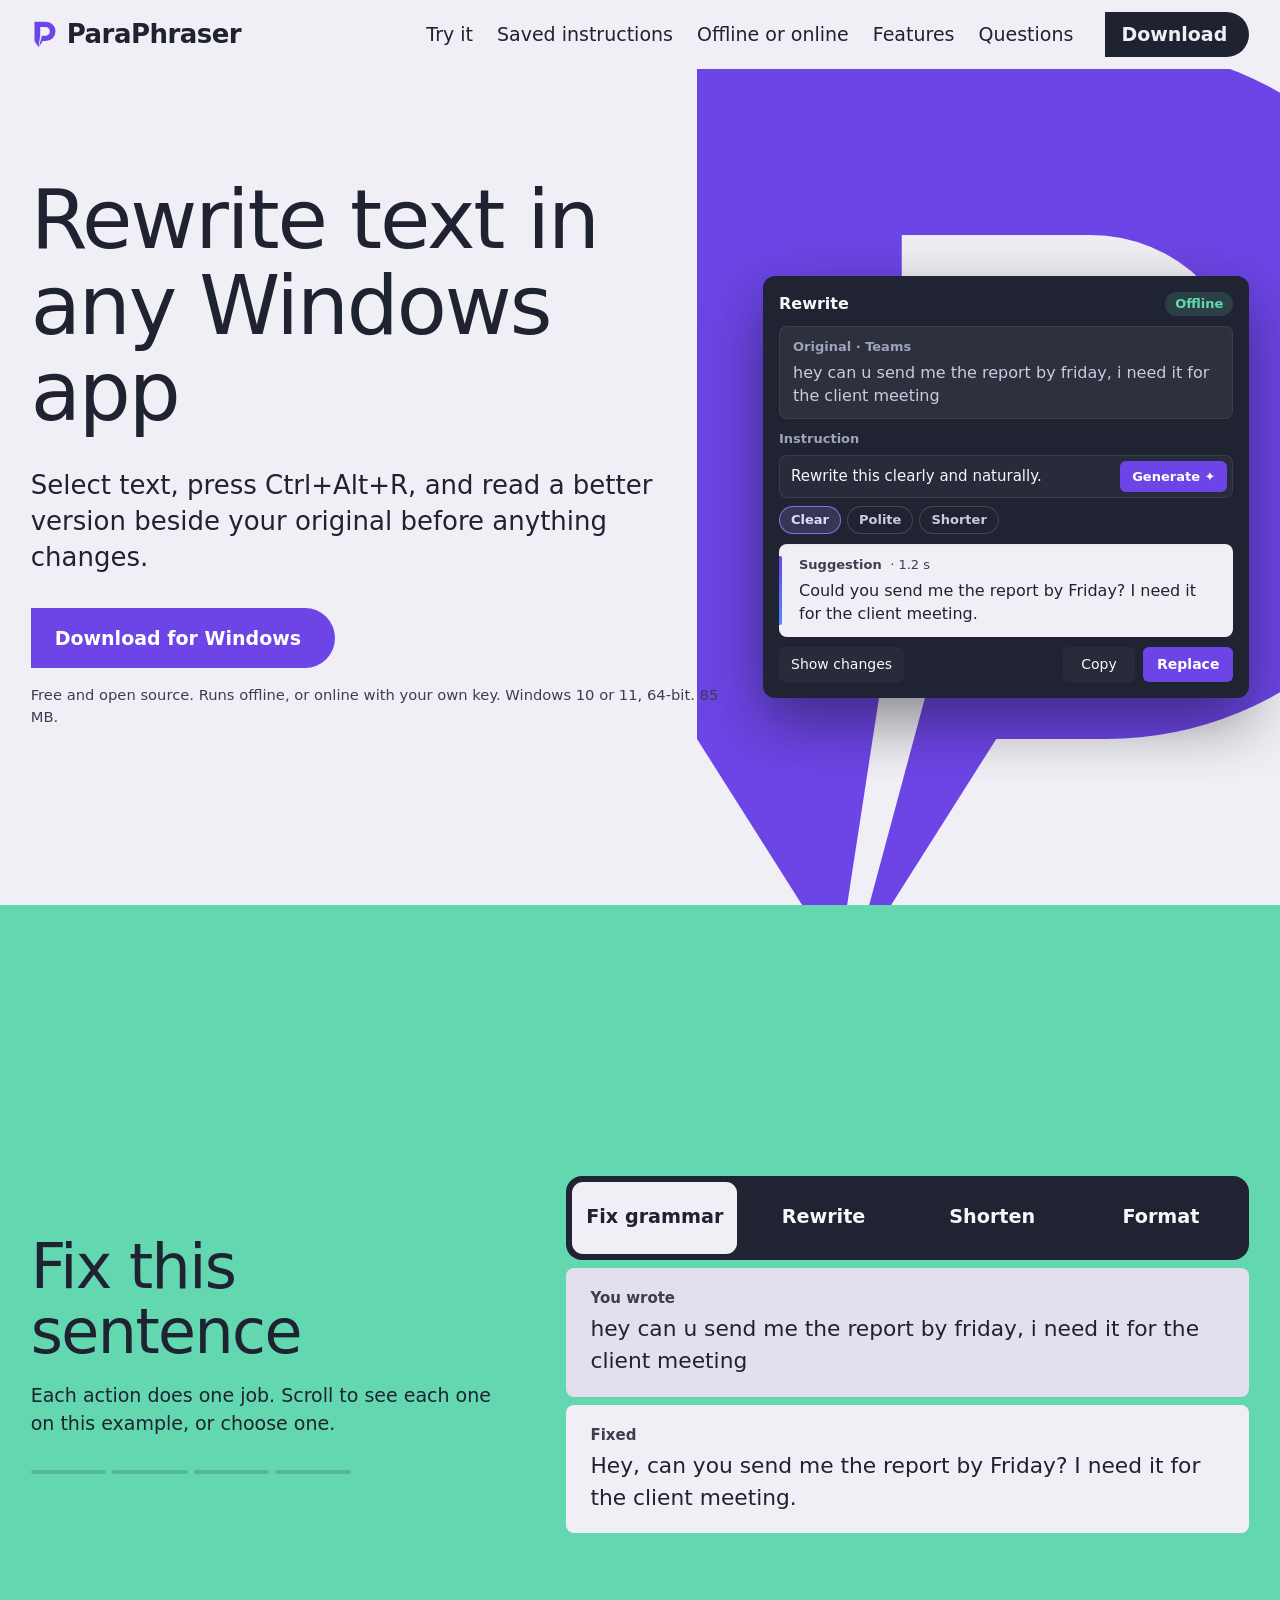
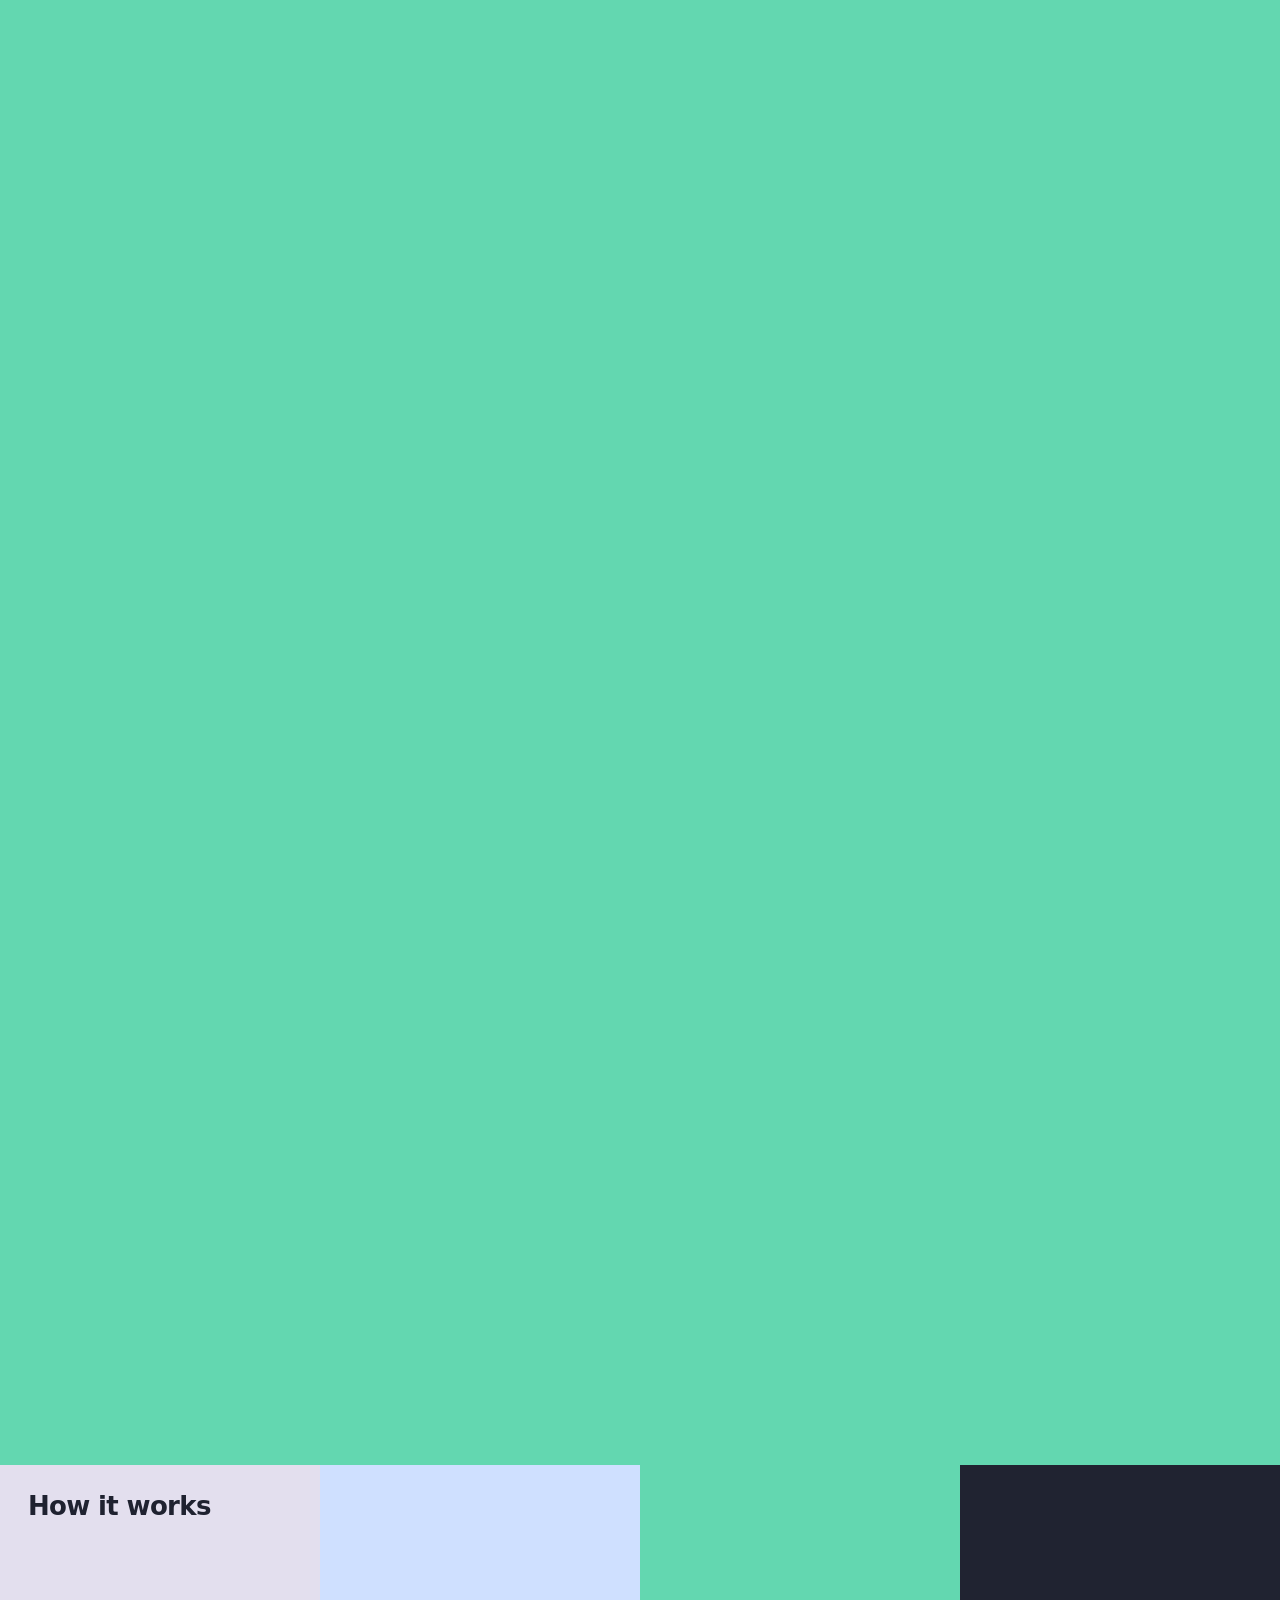
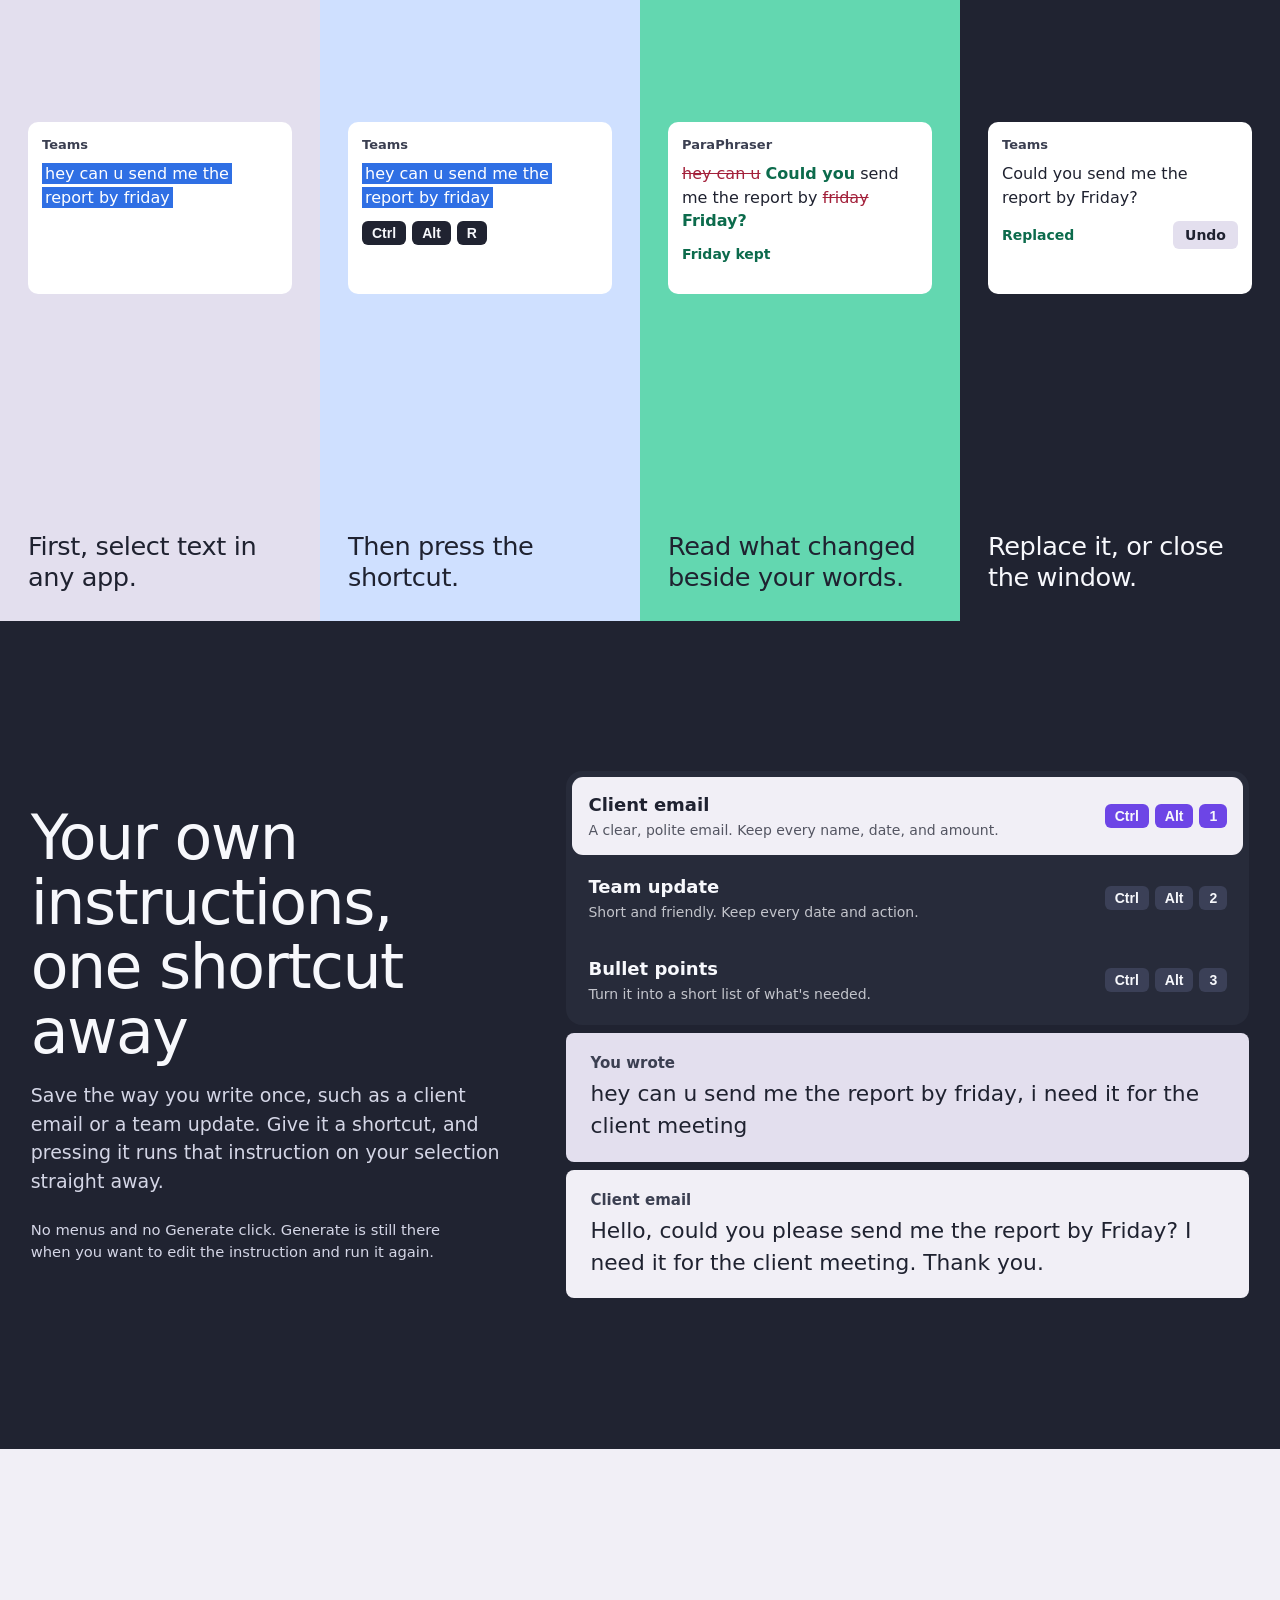
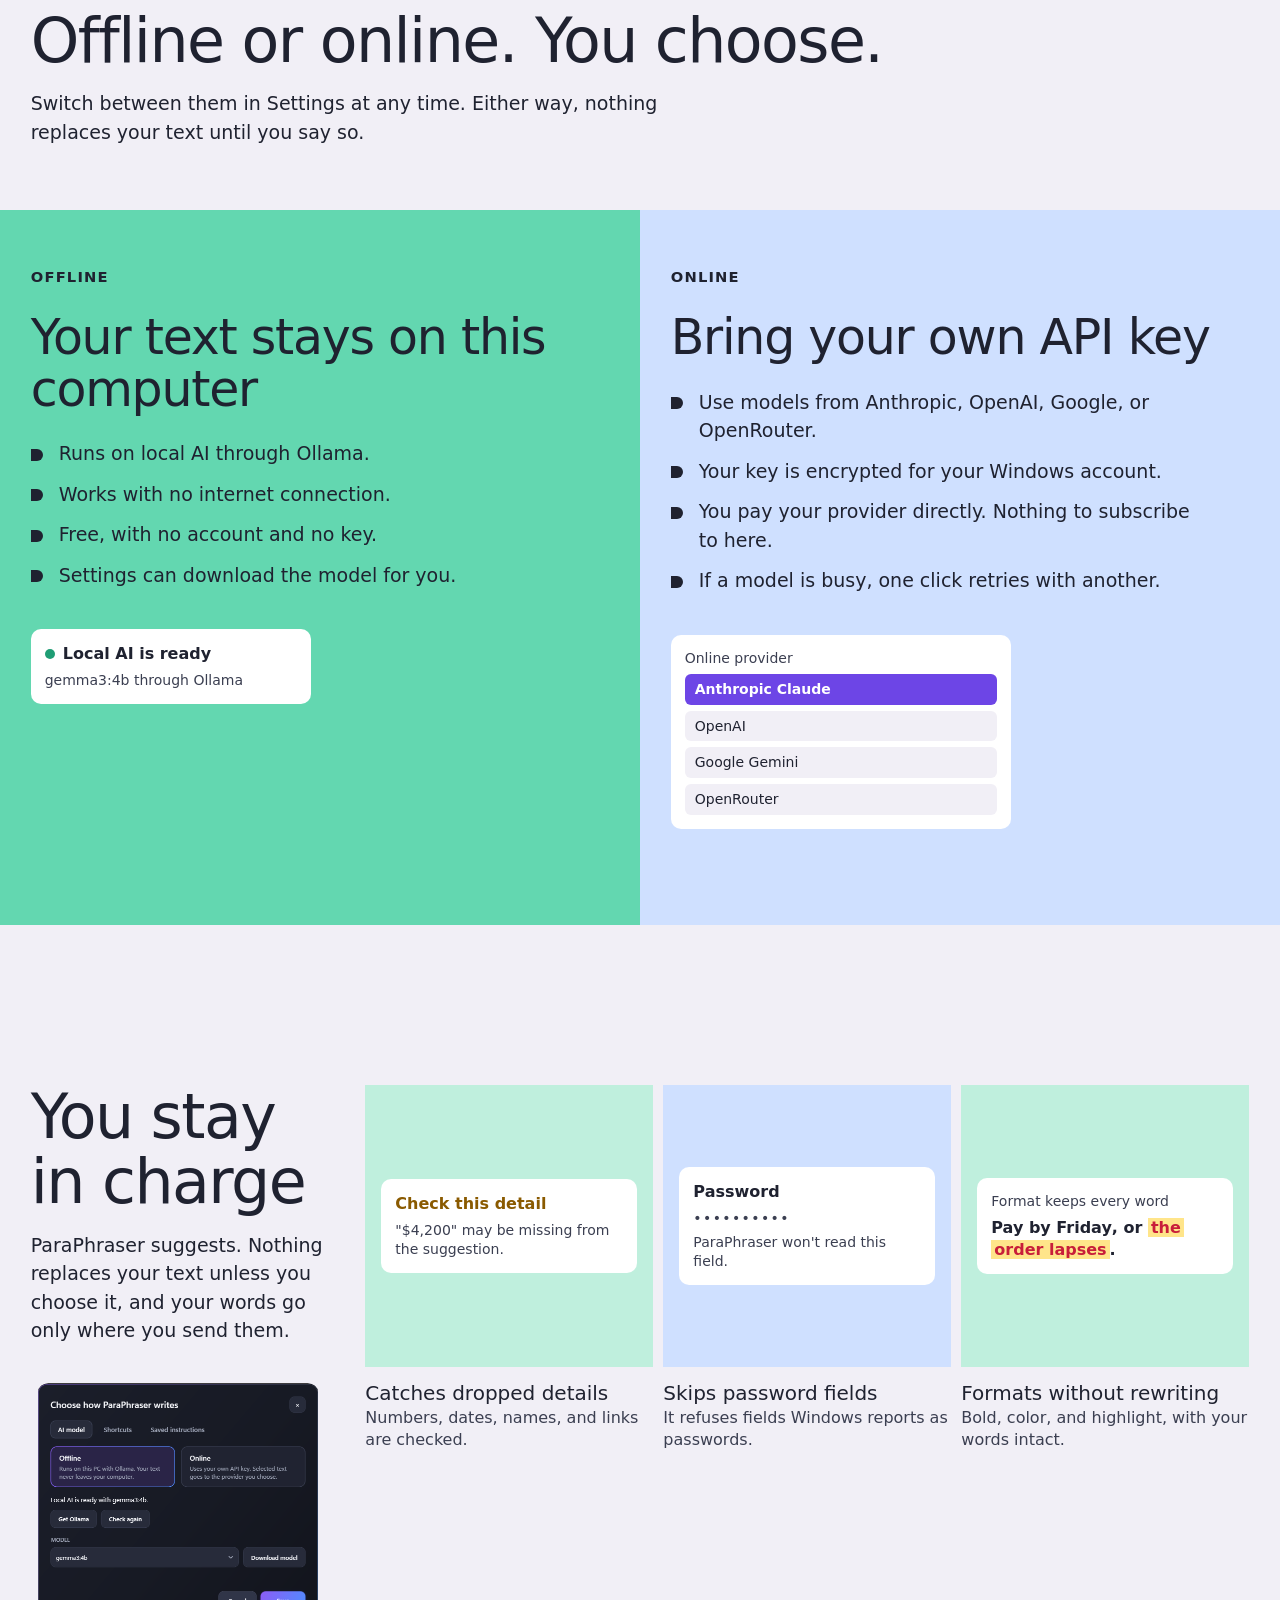
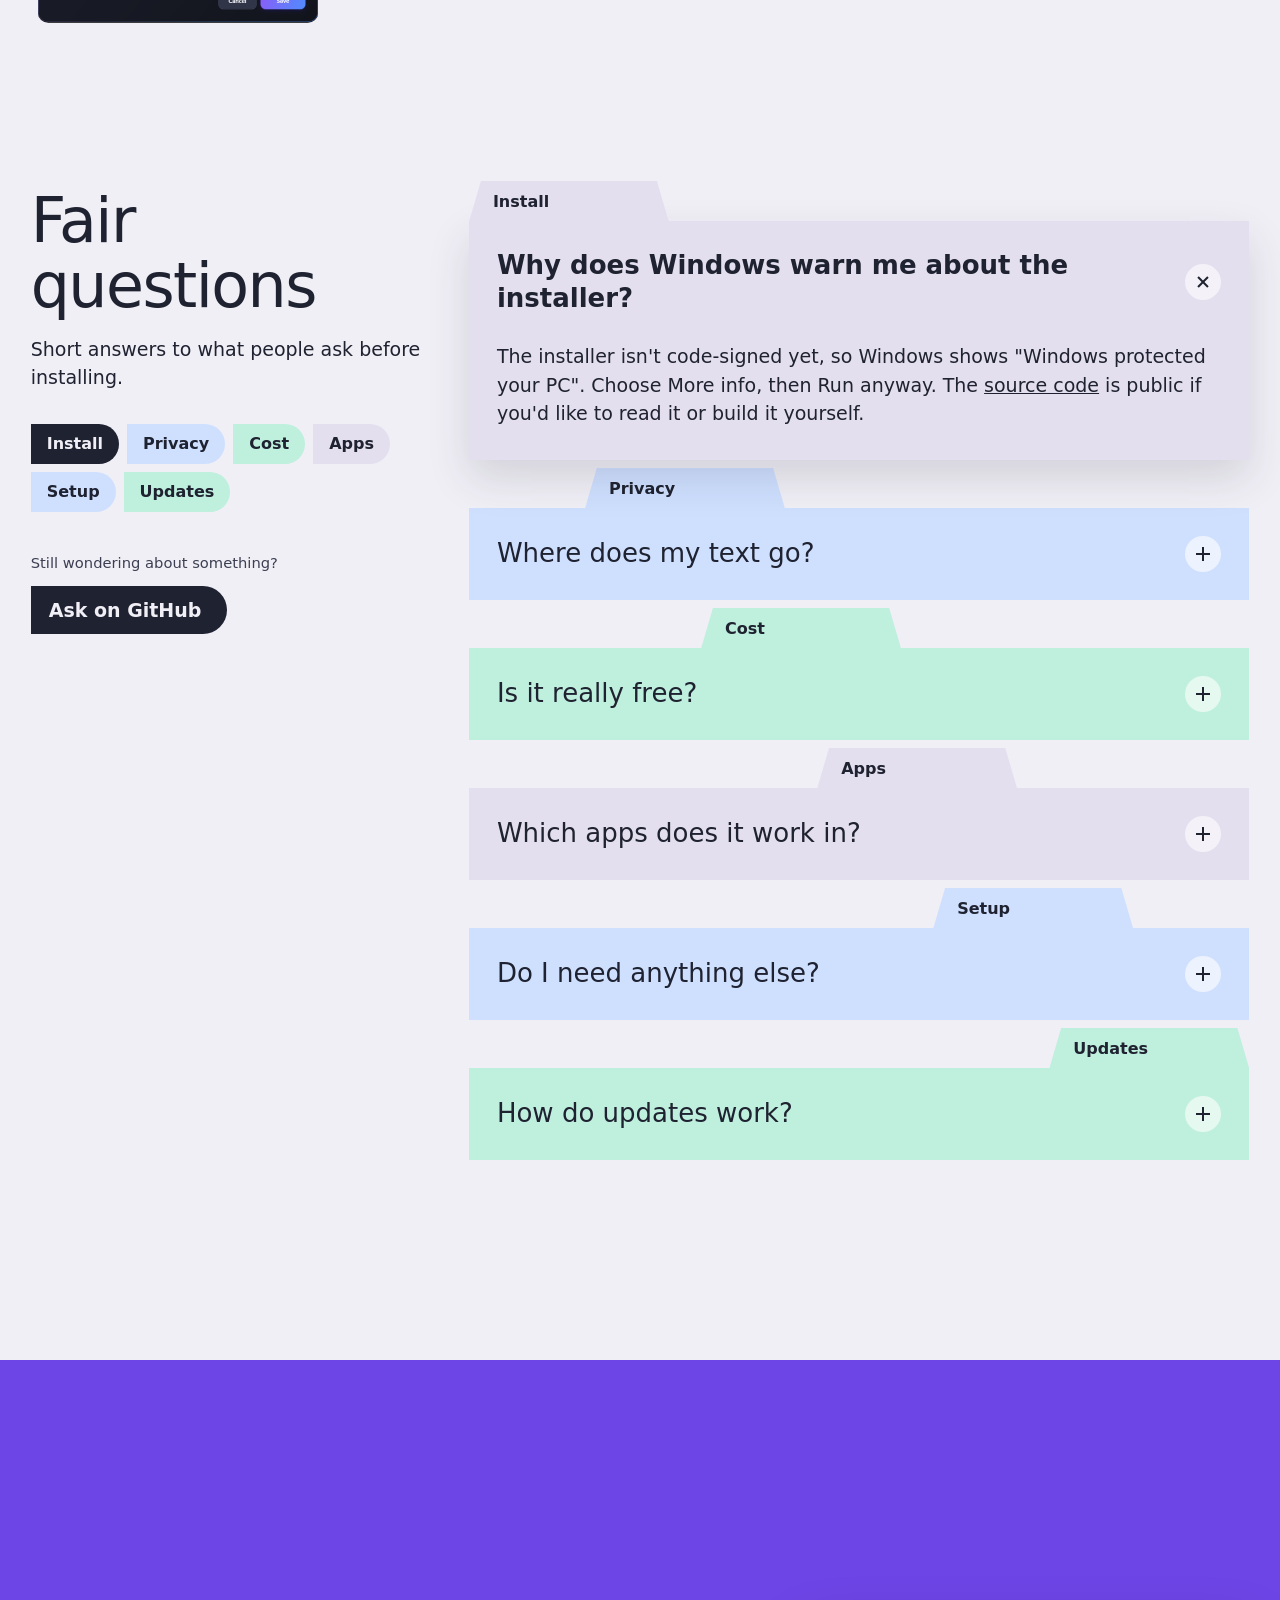
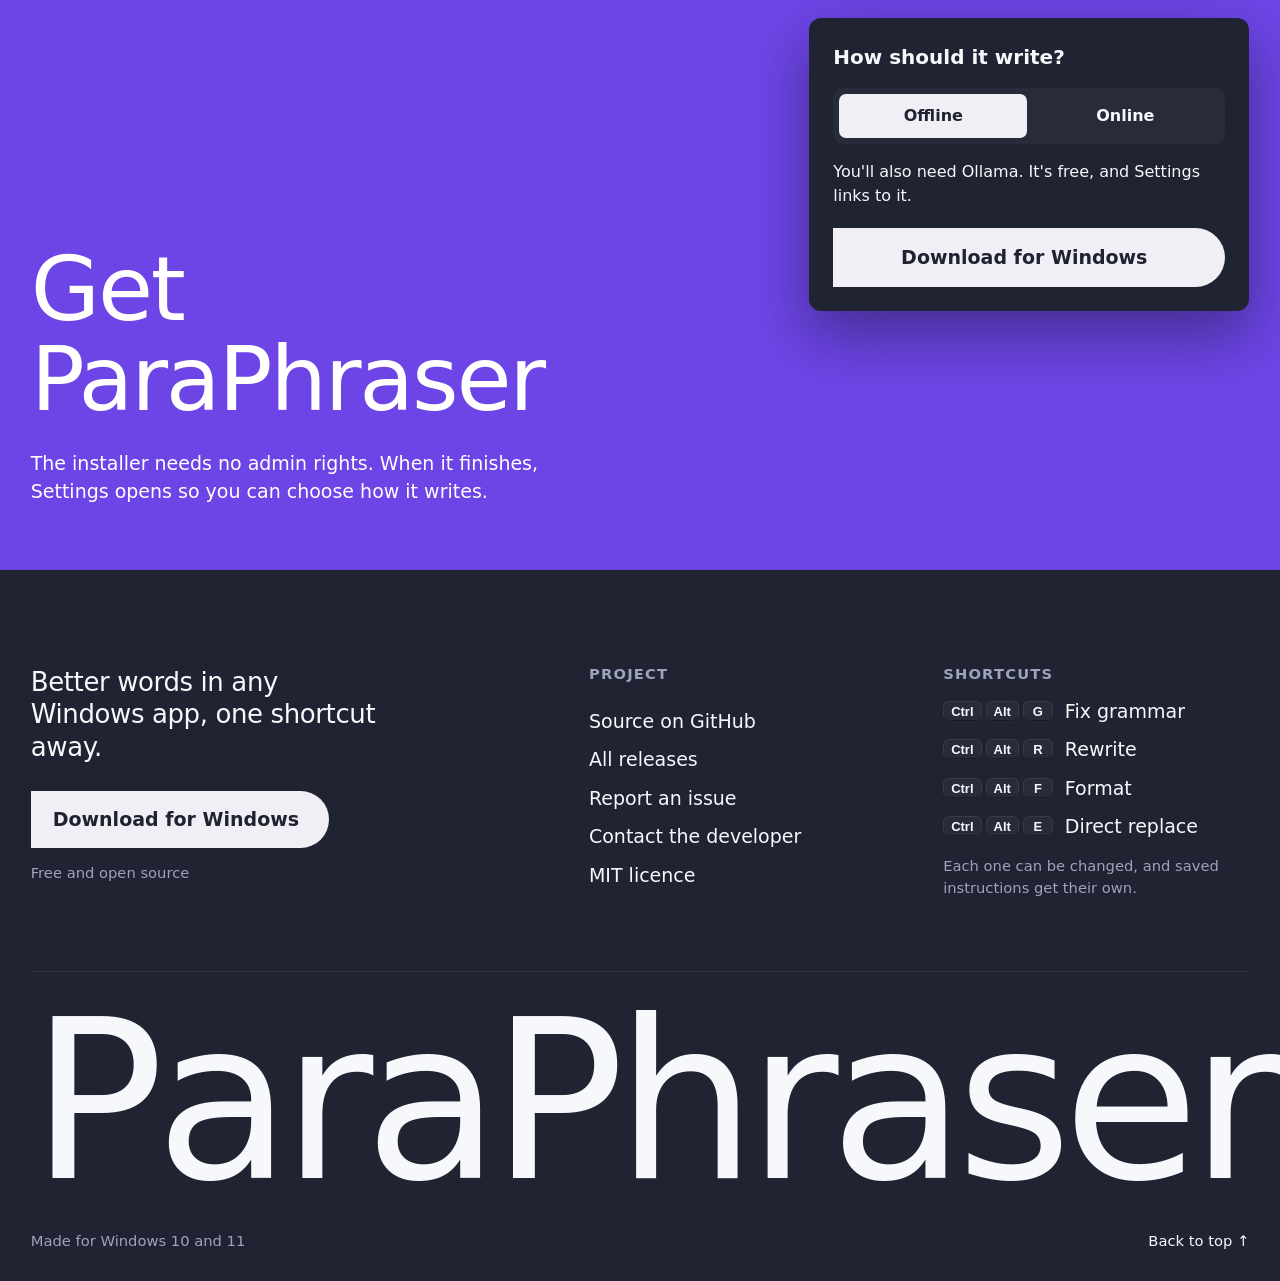
==== commit 3bfd1b92: "Rework the site footer - Add a closing pitch with a Download button and the current version,   fille" ====
--- a/site/index.html
+++ b/site/index.html
@@ -11,7 +11,7 @@
 <link rel="preconnect" href="https://cdn.fontshare.com" crossorigin>
 <link href="https://api.fontshare.com/v2/css?f[]=roundo@400,500,600&display=swap" rel="stylesheet">
 <!-- Change ?v= whenever styles.css or site.js changes, or browsers can pair the new page with old cached files. -->
-<link rel="stylesheet" href="styles.css?v=2026-11-11b">
+<link rel="stylesheet" href="styles.css?v=2026-11-11c">
 <script>document.documentElement.classList.add('js')</script>
 </head>
 <body>
@@ -237,13 +237,37 @@
 </main>
 
 <footer class="end">
-  <p class="end-name">ParaPhraser</p>
-  <nav aria-label="Project">
-    <a href="https://github.com/KrishPatel10/ParaPhraser">Source on GitHub</a>
-    <a href="https://github.com/KrishPatel10/ParaPhraser/releases">All releases</a>
-    <a href="https://github.com/KrishPatel10/ParaPhraser/blob/main/LICENSE">MIT licence</a>
-  </nav>
+  <div class="end-top">
+    <div class="end-pitch">
+      <p class="end-line">Better words in any Windows app, one shortcut away.</p>
+      <a class="end-download" data-download href="https://github.com/KrishPatel10/ParaPhraser/releases/latest">Download for Windows</a>
+      <p class="end-note" id="end-version">Free and open source</p>
+    </div>
+    <nav aria-label="Project">
+      <h2>Project</h2>
+      <a href="https://github.com/KrishPatel10/ParaPhraser">Source on GitHub</a>
+      <a href="https://github.com/KrishPatel10/ParaPhraser/releases">All releases</a>
+      <a href="https://github.com/KrishPatel10/ParaPhraser/issues/new" target="_blank" rel="noopener">Report an issue <span class="visually-hidden">(opens in a new tab)</span></a>
+      <a href="mailto:krishpatel18984@gmail.com?subject=ParaPhraser">Contact the developer</a>
+      <a href="https://github.com/KrishPatel10/ParaPhraser/blob/main/LICENSE">MIT licence</a>
+    </nav>
+    <div class="end-keys">
+      <h2>Shortcuts</h2>
+      <dl>
+        <div><dt><kbd>Ctrl</kbd><kbd>Alt</kbd><kbd>G</kbd></dt><dd>Fix grammar</dd></div>
+        <div><dt><kbd>Ctrl</kbd><kbd>Alt</kbd><kbd>R</kbd></dt><dd>Rewrite</dd></div>
+        <div><dt><kbd>Ctrl</kbd><kbd>Alt</kbd><kbd>F</kbd></dt><dd>Format</dd></div>
+        <div><dt><kbd>Ctrl</kbd><kbd>Alt</kbd><kbd>E</kbd></dt><dd>Direct replace</dd></div>
+      </dl>
+      <p class="end-note">Each one can be changed, and saved instructions get their own.</p>
+    </div>
+  </div>
+  <p class="end-name reveal"><span class="visually-hidden">ParaPhraser</span><span aria-hidden="true" style="--n:0">P</span><span aria-hidden="true" style="--n:1">a</span><span aria-hidden="true" style="--n:2">r</span><span aria-hidden="true" style="--n:3">a</span><span aria-hidden="true" style="--n:4">P</span><span aria-hidden="true" style="--n:5">h</span><span aria-hidden="true" style="--n:6">r</span><span aria-hidden="true" style="--n:7">a</span><span aria-hidden="true" style="--n:8">s</span><span aria-hidden="true" style="--n:9">e</span><span aria-hidden="true" style="--n:10">r</span></p>
+  <div class="end-bottom">
+    <span>Made for Windows 10 and 11</span>
+    <a href="#top">Back to top ↑</a>
+  </div>
 </footer>
-<script src="site.js?v=2026-11-11b"></script>
+<script src="site.js?v=2026-11-11c"></script>
 </body>
 </html>
--- a/site/styles.css
+++ b/site/styles.css
@@ -246,9 +246,34 @@
 .button.full { display: block; text-align: center; padding-block: 15px; background: var(--ground); color: var(--ink); }
 .button.full:hover { background: #fff; }
 
-.end { padding: 48px var(--margin) 28px; background: var(--night); color: #f7f8fc; }
-.end-name { font-size: clamp(3rem, 17.3vw, 26rem); font-weight: 500; letter-spacing: -.04em; line-height: .95; white-space: nowrap; }
-.end nav { display: flex; flex-wrap: wrap; gap: 8px 32px; margin-top: 28px; }
+.end { padding: 96px var(--margin) 28px; background: var(--night); color: #f7f8fc; }
+.end-top { display: grid; grid-template-columns: 5fr 3fr 3fr; gap: 48px; padding-bottom: 72px; }
+.end h2 { margin-bottom: 16px; color: #9ea3bd; font-size: var(--step-small); font-weight: 600; letter-spacing: .08em; text-transform: uppercase; }
+.end-line { max-width: 14em; font-size: var(--step-lead); line-height: 1.25; letter-spacing: -.015em; }
+.end-download { display: inline-block; margin-top: 28px; padding: 14px 30px 14px 22px; border-radius: 0 999px 999px 0; background: var(--ground); color: var(--ink); font-weight: 600; text-decoration: none; transition: transform .15s var(--ease), background-color .15s; }
+.end-download:hover { background: #fff; transform: translateX(4px); }
+.end-download:active { transform: translateX(1px) scale(.98); }
+.end-note { margin-top: 14px; color: #9ea3bd; font-size: var(--step-small); }
+.end nav { display: flex; flex-direction: column; align-items: flex-start; gap: 10px; }
+.end-keys dl { display: grid; gap: 10px; margin: 0; }
+.end-keys dl div { display: flex; align-items: center; gap: 12px; }
+.end-keys dt { display: flex; gap: 4px; }
+.end-keys dd { margin: 0; white-space: nowrap; }
+@media (max-width: 1200px) {
+  .end-top { grid-template-columns: 1fr 1fr; }
+  .end-pitch { grid-column: 1 / -1; }
+}
+.end kbd { min-width: 30px; padding: 3px 8px; border-radius: 6px; background: var(--night-2); box-shadow: inset 0 -2px 0 rgb(0 0 0 / .35), inset 0 0 0 1px rgb(255 255 255 / .08); font: 600 13px "Segoe UI", sans-serif; text-align: center; }
+.end-name { padding-top: 24px; border-top: 1px solid rgb(255 255 255 / .08); font-size: clamp(3rem, 17.3vw, 26rem); font-weight: 500; letter-spacing: -.04em; line-height: .95; white-space: nowrap; }
+.end-name span { display: inline-block; transition: transform .45s var(--ease), color .3s; }
+/* Each letter rises in turn as the footer arrives, then answers the pointer. */
+.js .end-name.in span { animation: letter-rise .7s var(--ease) backwards; animation-delay: calc(var(--n) * 40ms + 150ms); }
+@media (hover: hover) and (pointer: fine) {
+  .end-name span:hover { transform: translateY(-8%); color: var(--mint); transition-duration: .2s, .15s; }
+}
+.end-bottom { display: flex; flex-wrap: wrap; justify-content: space-between; gap: 8px 24px; margin-top: 24px; color: #9ea3bd; font-size: var(--step-small); }
+.end-bottom a { color: #f7f8fc; text-decoration: none; }
+.end-bottom a:hover { text-decoration: underline; text-underline-offset: 4px; }
 
 @media (max-width: 960px) {
   .bar nav { display: none; }
@@ -290,6 +315,8 @@
   summary { padding: 20px; gap: 16px; }
   summary::after { width: 32px; height: 32px; }
   details p { padding: 0 20px 24px; font-size: 16px; }
+  .end { padding-top: 64px; }
+  .end-top { grid-template-columns: 1fr; gap: 40px; padding-bottom: 48px; }
   .close { grid-template-columns: 1fr; align-items: start; min-height: 84svh; }
   .close-copy { align-self: start; }
   .close h2 { font-size: 13vw; }
@@ -307,6 +334,7 @@
 .hero-shape { animation: settle 1.6s var(--ease) both; transform-origin: 40% 60%; }
 @keyframes shutter { from { clip-path: inset(0 0 100% 0); scale: 1.06; } to { clip-path: inset(-80px); scale: 1; } }
 @keyframes rise { from { opacity: 0; transform: translateY(24px); } }
+@keyframes letter-rise { from { opacity: 0; transform: translateY(35%); } }
 @keyframes settle { from { transform: scale(1.08) rotate(-2deg); } }
 
 @media (prefers-reduced-motion: reduce) {
